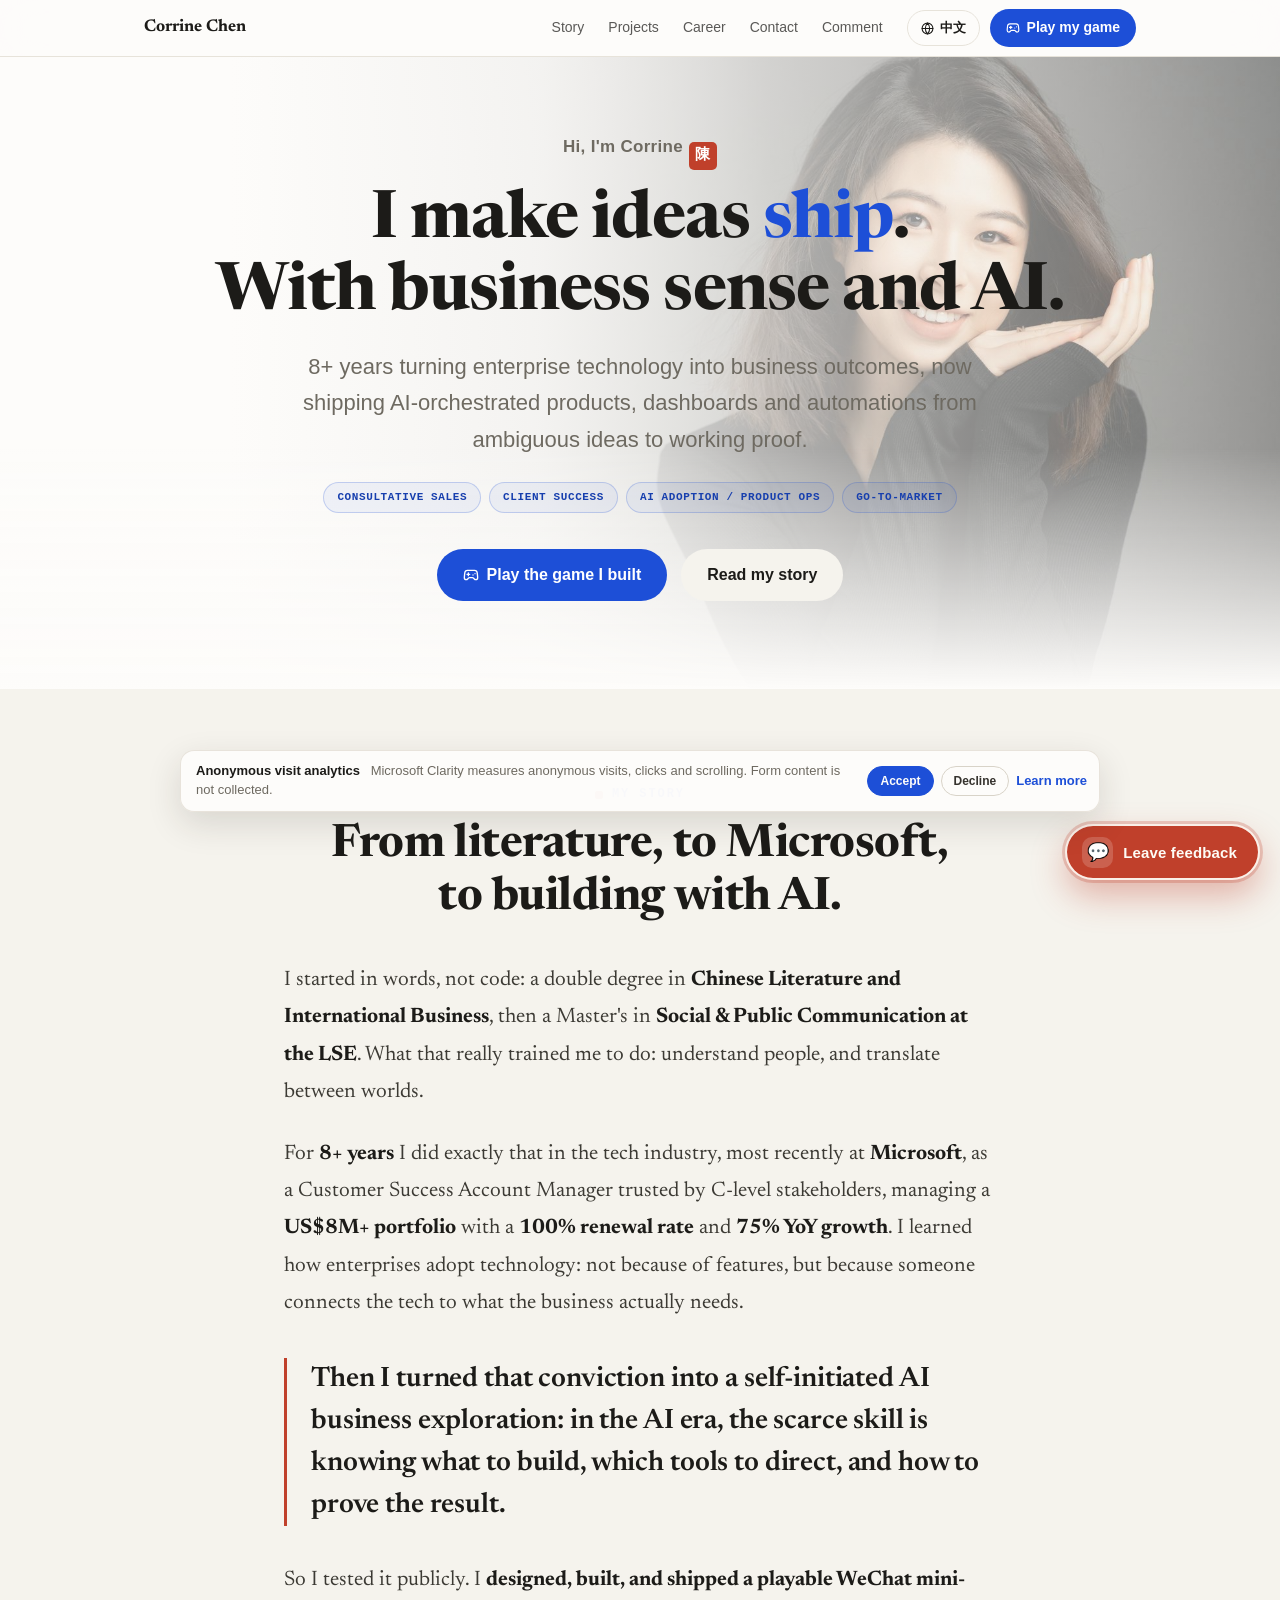
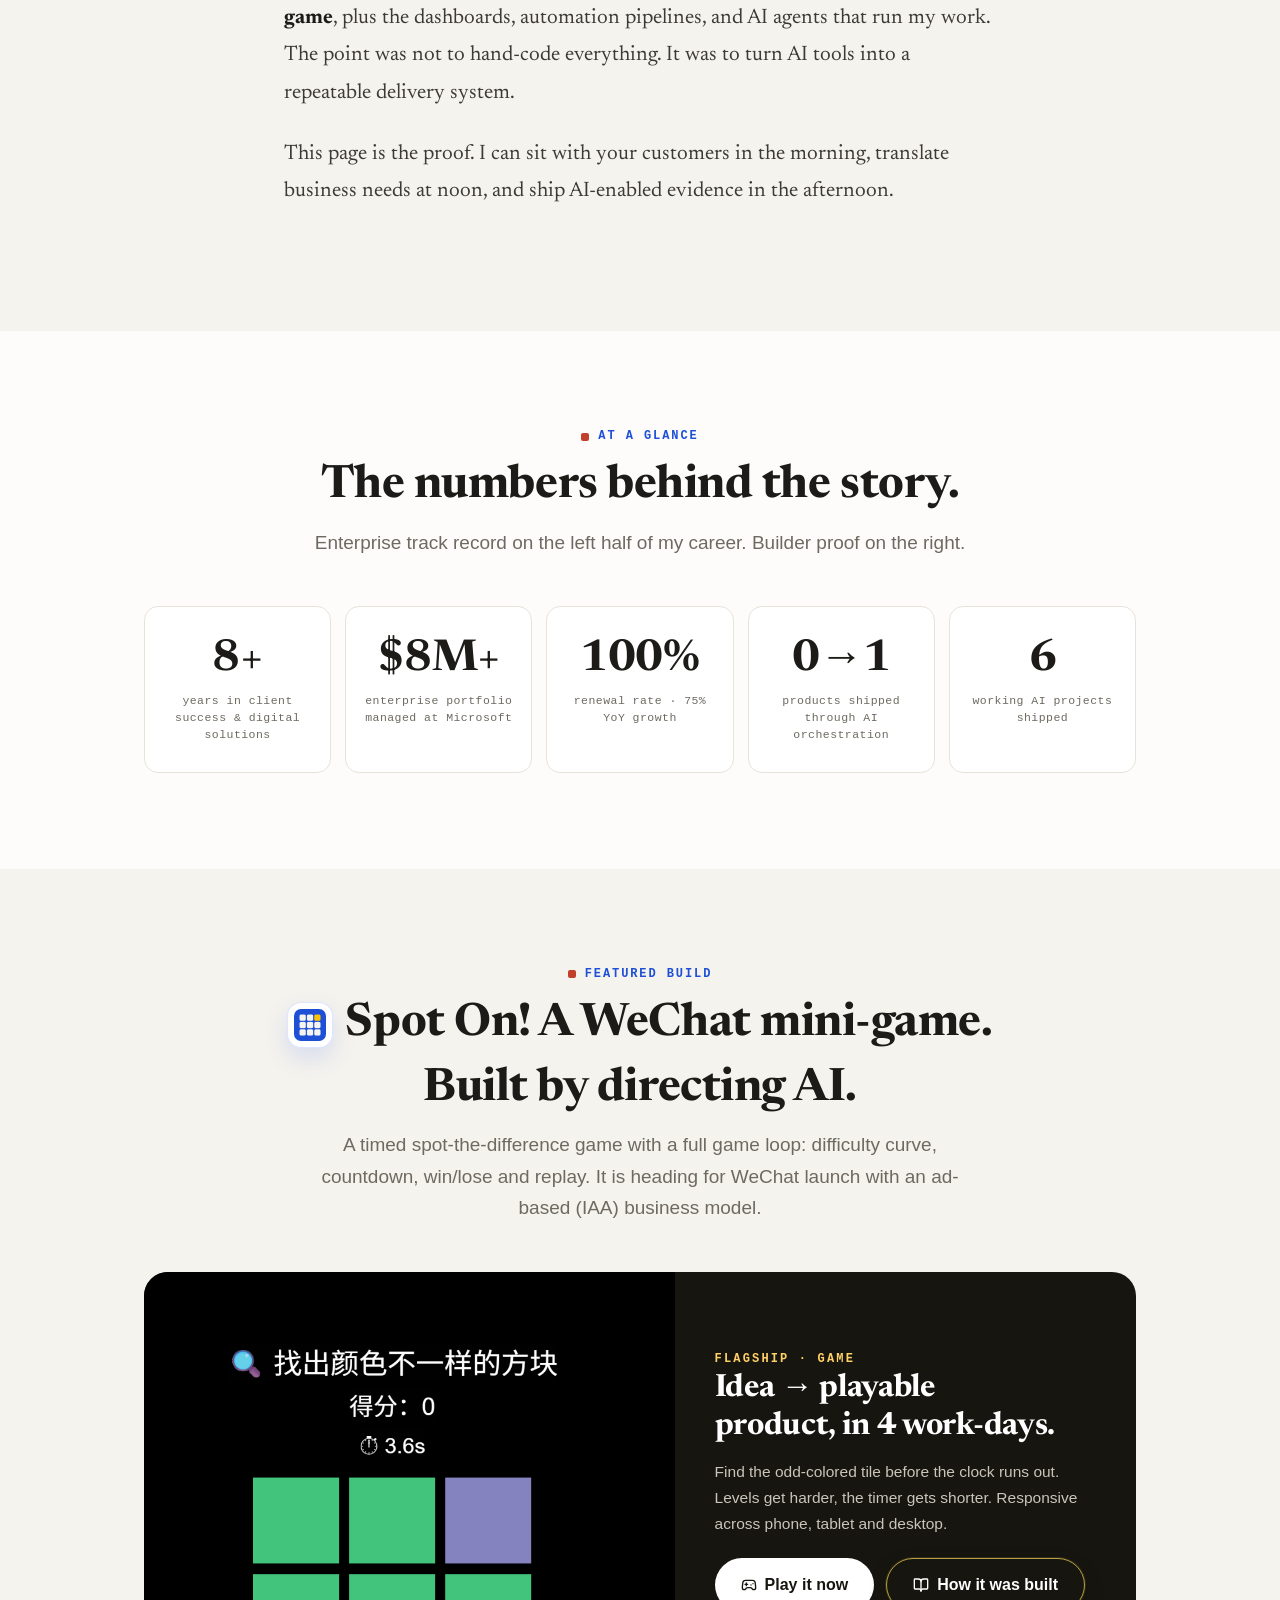
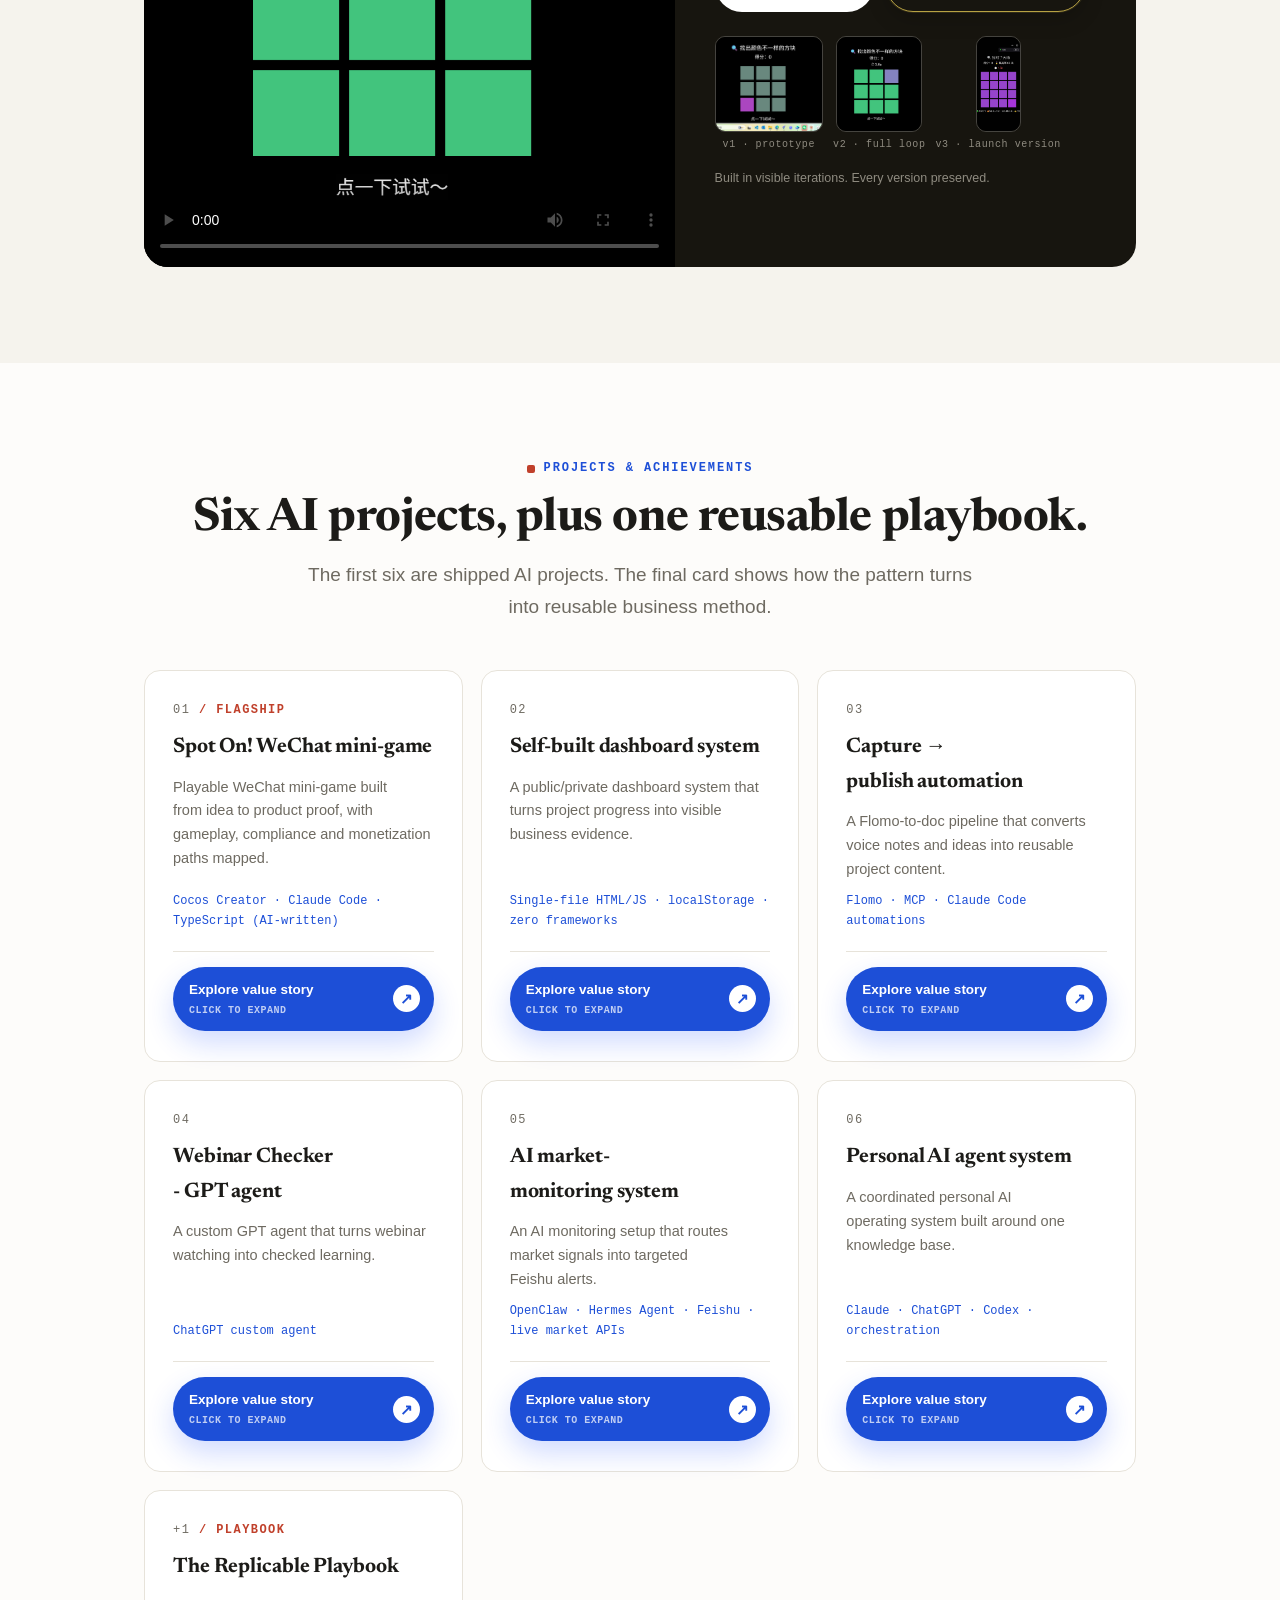
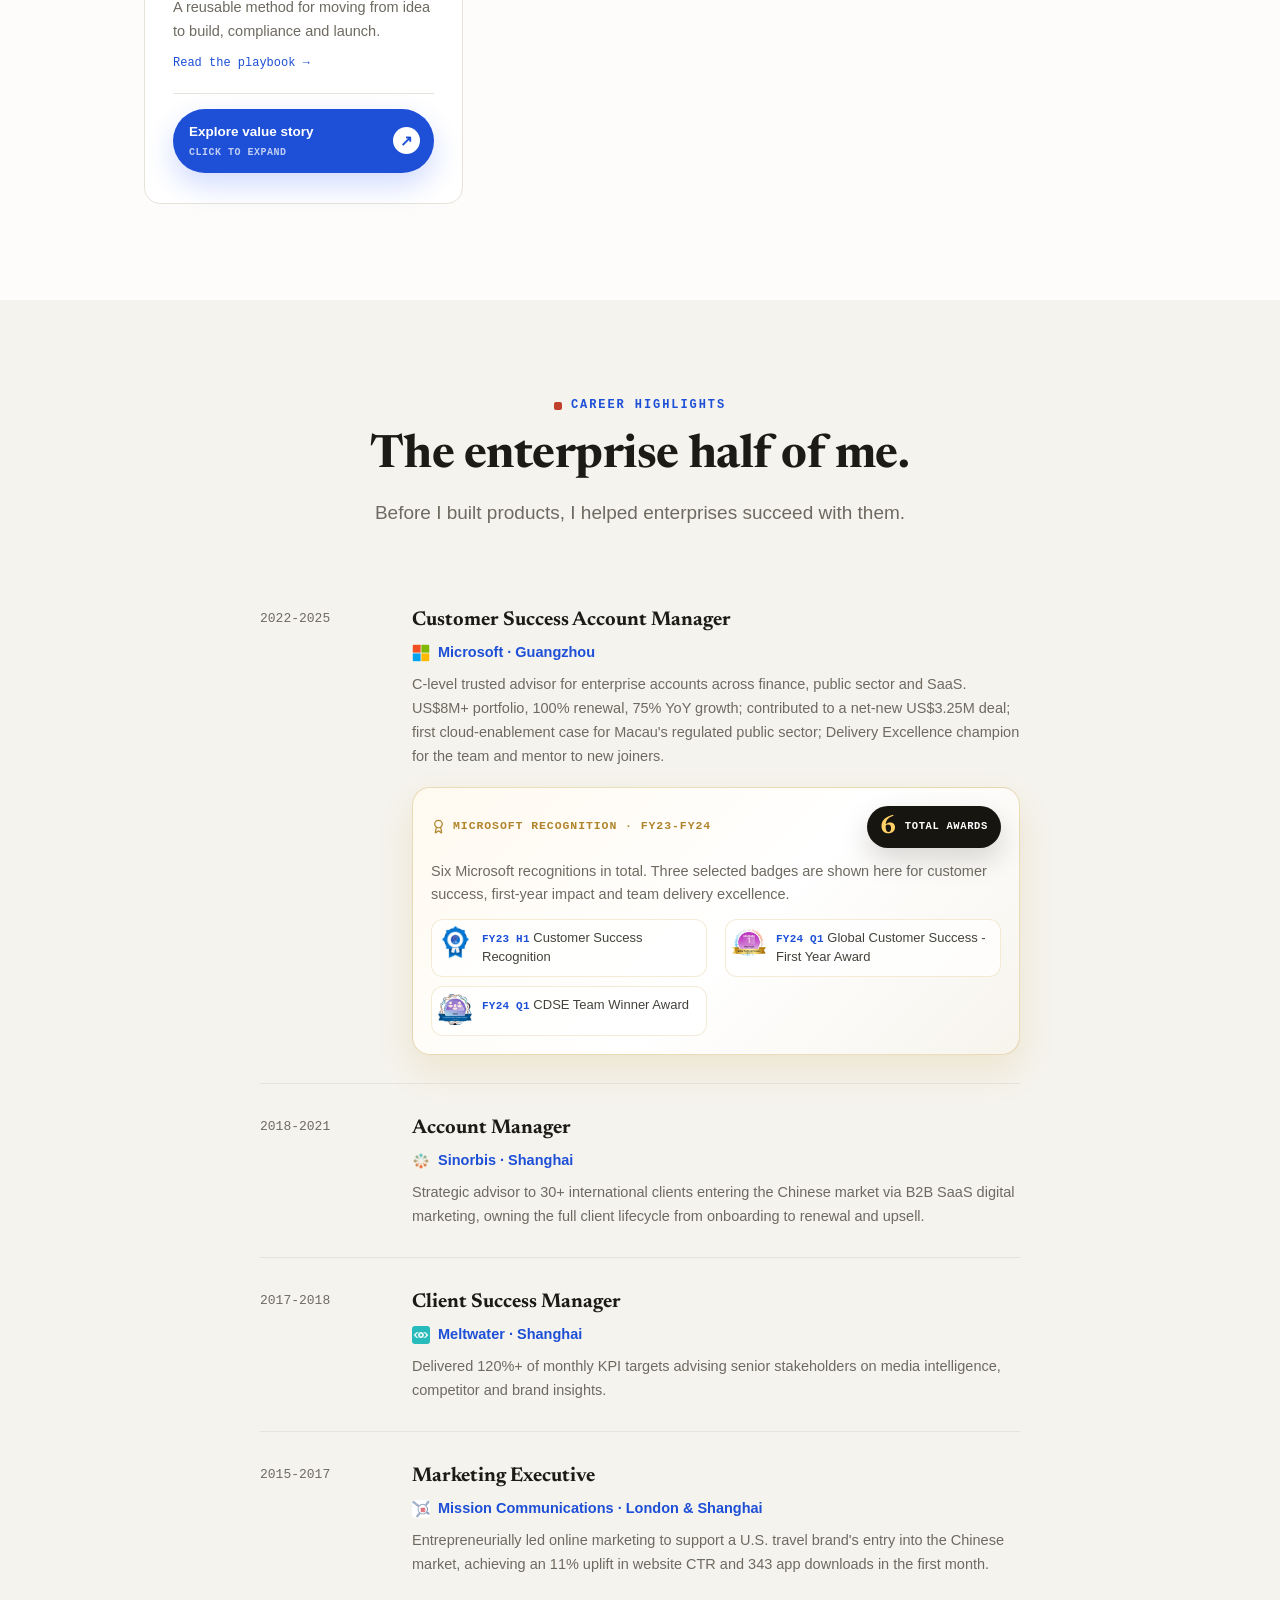
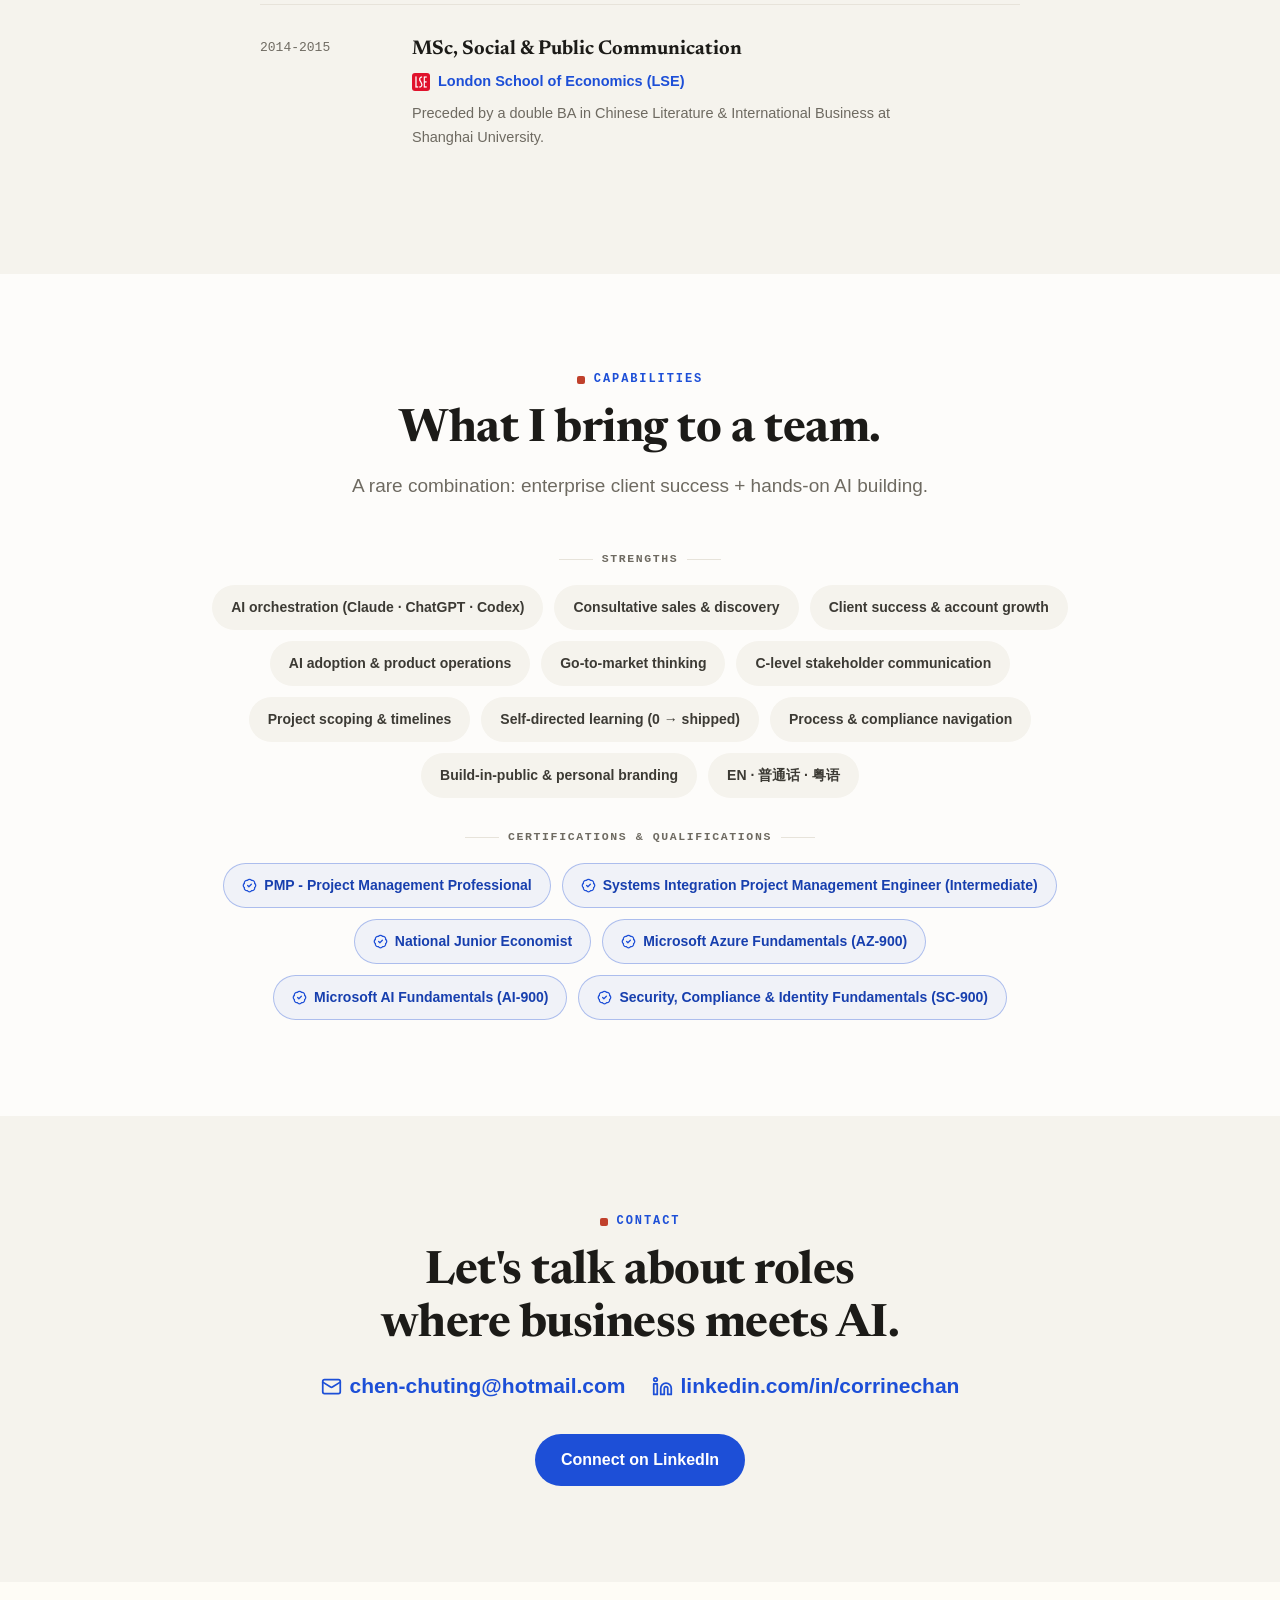
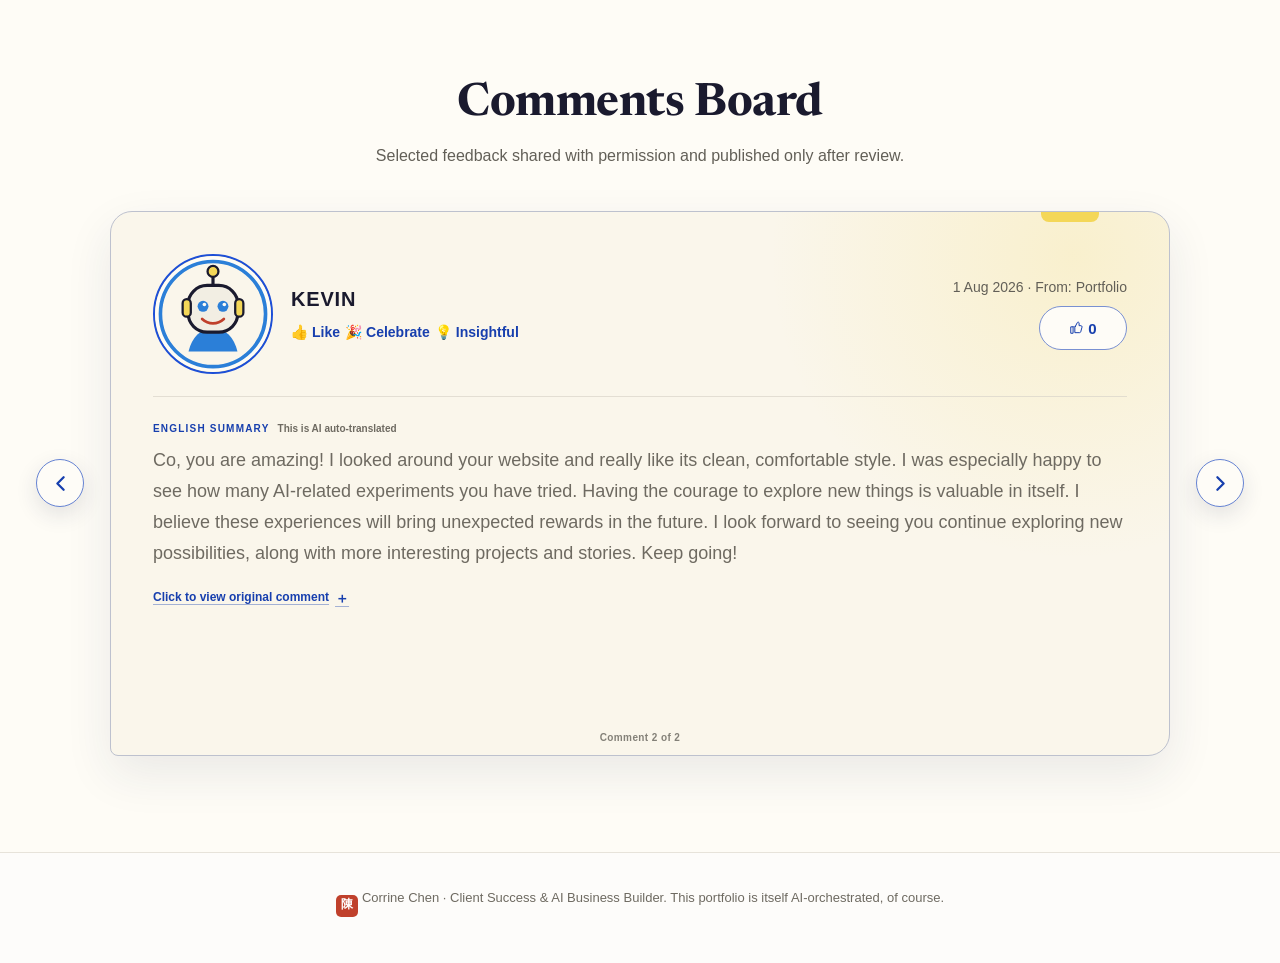
==== index.html @ 7ad46530 "feat: add Kevin comment carousel" ====
<!DOCTYPE html>
<!--
  ⚠️ BILINGUAL PAIR - English version.
  Keep content in sync with its Chinese twin: index.zh.html
  Any structural/content change here must be mirrored there (and vice-versa).

  Design system (huashu-design pass, 2026-07):
  · Motif: Technology × Humanity - serif display (the storyteller) × mono labels (the builder)
  · Color: warm paper + ink + cobalt (tech) + one sparse vermilion (human seal)
  · No gradients, no emoji-as-icons (inline Lucide SVG instead), modular type scale
-->
<html lang="en">
<head>
<meta charset="UTF-8">
<meta name="viewport" content="width=device-width, initial-scale=1.0">
<script type="text/javascript">
    (function(c,l,a,r,i,t,y){
        c[a]=c[a]||function(){(c[a].q=c[a].q||[]).push(arguments)};
        t=l.createElement(r);t.async=1;t.src="https://www.clarity.ms/tag/"+i;
        y=l.getElementsByTagName(r)[0];y.parentNode.insertBefore(t,y);
    })(window, document, "clarity", "script", "xsginfmfo5");
</script>
<link rel="icon" type="image/png" sizes="16x16" href="assets/favicon/co-red-star-favicon-16.png">
<link rel="icon" type="image/png" sizes="32x32" href="assets/favicon/co-red-star-favicon-32.png">
<link rel="apple-touch-icon" sizes="180x180" href="assets/favicon/co-red-star-favicon-180.png">
<link rel="shortcut icon" href="assets/favicon/favicon.ico">
<meta name="description" content="Corrine is an AI business explorer with a background in client success and consultative sales. With 8+ years of enterprise client success experience, she now uses AI orchestration to deliver products, automation systems, and custom AI tools.">
<link rel="canonical" href="https://cojeh.github.io/">
<link rel="alternate" hreflang="zh" href="index.zh.html">
<link rel="alternate" hreflang="en" href="index.html">
<meta property="og:title" content="Corrine Chen · Client Success &amp; AI Business Builder">
<meta property="og:description" content="Corrine is an AI business explorer with a background in client success and consultative sales. With 8+ years of enterprise client success experience, she now uses AI orchestration to deliver products, automation systems, and custom AI tools.">
<meta property="og:type" content="website">
<meta property="og:url" content="https://cojeh.github.io/">
<meta property="og:image" content="https://cojeh.github.io/assets/social/corrine-portfolio-share.png">
<meta property="og:image:secure_url" content="https://cojeh.github.io/assets/social/corrine-portfolio-share.png">
<meta property="og:image:type" content="image/png">
<meta property="og:image:width" content="512">
<meta property="og:image:height" content="512">
<meta property="og:image:alt" content="Corrine Chen Co personal brand mark">
<meta property="og:site_name" content="Corrine Chen Portfolio">
<meta property="og:locale" content="en_US">
<meta property="og:locale:alternate" content="zh_CN">
<meta name="twitter:card" content="summary">
<meta name="twitter:title" content="Corrine Chen · Client Success &amp; AI Business Builder">
<meta name="twitter:description" content="Corrine is an AI business explorer with a background in client success and consultative sales. With 8+ years of enterprise client success experience, she now uses AI orchestration to deliver products, automation systems, and custom AI tools.">
<meta name="twitter:image" content="https://cojeh.github.io/assets/social/corrine-portfolio-share.png">
<meta name="twitter:image:alt" content="Corrine Chen Co personal brand mark">
<link rel="preconnect" href="https://fonts.googleapis.com">
<link rel="preconnect" href="https://fonts.gstatic.com" crossorigin>
<link href="https://fonts.googleapis.com/css2?family=Newsreader:opsz,wght@6..72,400..800&display=swap" rel="stylesheet">
<link rel="stylesheet" href="feedback-widget.css?v=20260801-comments-carousel">
<script src="approved-comments-data.js?v=20260801-kevin" defer></script>
<script src="feedback-widget.js?v=20260801-comments-carousel" defer></script>
<title>Corrine Chen · Client Success & AI Business Builder</title>
<style>
  :root{
    --ink:#1c1b18; --muted:#6e6a61; --bg:#fdfcfa; --alt:#f5f3ed;
    --line:#e7e3da; --blue:#1d4fd7; --blue-deep:#173fae; --verm:#c0402b; --gold:#b0842b;
    --radius:16px;
    --serif:"Newsreader","Noto Serif SC",Georgia,"Songti SC","SimSun",serif;
    --mono:ui-monospace,"SF Mono","Cascadia Code",Consolas,"JetBrains Mono",monospace;
    --sans:-apple-system,BlinkMacSystemFont,"SF Pro Text","Helvetica Neue","Segoe UI","PingFang SC","Microsoft YaHei",sans-serif;
  }
  *{box-sizing:border-box;margin:0;padding:0}
  html{scroll-behavior:smooth}
  body{font-family:var(--sans);background:var(--bg);color:var(--ink);line-height:1.65;-webkit-font-smoothing:antialiased}
  a{color:var(--blue);text-decoration:none}
  a:hover{text-decoration:underline}
  h1,h2,h3{text-wrap:balance}
  p{text-wrap:pretty}
  .wrap{max-width:1040px;margin:0 auto;padding:0 24px}
  .narrow{max-width:760px;margin:0 auto;padding:0 24px}
  .ic{width:1em;height:1em;vertical-align:-0.12em;fill:none;stroke:currentColor;stroke-width:2;stroke-linecap:round;stroke-linejoin:round}

  /* seal - the human signature */
  .seal{display:inline-flex;align-items:center;justify-content:center;width:28px;height:28px;background:var(--verm);color:#fff;font-family:var(--serif);font-weight:700;font-size:15px;border-radius:5px;vertical-align:-7px;margin-left:6px;user-select:none}

  /* nav - frosted glass */
  nav{position:sticky;top:0;z-index:50;background:rgba(253,252,250,.78);backdrop-filter:saturate(180%) blur(20px);-webkit-backdrop-filter:saturate(180%) blur(20px);border-bottom:1px solid var(--line)}
  nav .bar{max-width:1040px;margin:0 auto;padding:0 24px;height:56px;display:flex;align-items:center;justify-content:space-between;gap:18px}
  nav .logo{font-family:var(--serif);font-weight:700;font-size:17px;color:var(--ink);white-space:nowrap}
  nav .logo:hover{text-decoration:none}
  nav .links{display:flex;align-items:center;gap:24px;font-size:14px}
  nav .sec{color:var(--ink);opacity:.72;white-space:nowrap}
  nav .sec:hover{opacity:1;text-decoration:none}
  nav .actions{display:flex;align-items:center;gap:10px}
  nav .lang{display:inline-flex;align-items:center;gap:6px;border:1px solid var(--line);border-radius:99px;padding:6px 13px;font-size:13px;font-weight:600;color:var(--ink);white-space:nowrap}
  nav .lang-short{display:none}
  nav .lang:hover{background:var(--alt);text-decoration:none}
  nav .cta{display:inline-flex;align-items:center;gap:7px;background:var(--blue);color:#fff;border-radius:99px;padding:7px 16px;font-weight:600;white-space:nowrap}
  nav .cta:hover{background:var(--blue-deep);text-decoration:none}
  nav .section-bar{display:none}
  @media(max-width:760px){
    nav .primary-bar{transition:opacity .18s ease,transform .18s ease}
    nav .sec{display:none}
    nav .lang-full{display:none}
    nav .lang-short{display:inline}
    nav .section-bar{position:absolute;inset:0;display:flex;align-items:center;height:56px;visibility:hidden;opacity:0;transform:translateY(6px);pointer-events:none;transition:opacity .18s ease,transform .18s ease,visibility 0s linear .18s}
    nav .section-track{display:flex;align-items:center;justify-content:space-between;width:100%;max-width:560px;height:100%;margin:0 auto;padding:0 10px;overflow-x:auto;overscroll-behavior-x:contain;scrollbar-width:none}
    nav .section-track::-webkit-scrollbar{display:none}
    nav .section-link{position:relative;display:inline-flex;min-width:44px;height:42px;flex:0 0 auto;align-items:center;justify-content:center;padding:0 5px;color:var(--muted);font-size:12.5px;font-weight:700;line-height:1;white-space:nowrap}
    nav .section-link:hover{text-decoration:none}
    nav .section-link::after{position:absolute;right:8px;bottom:2px;left:8px;height:2px;border-radius:99px;background:var(--blue);content:"";opacity:0;transform:scaleX(.45);transition:opacity .18s ease,transform .18s ease}
    nav .section-link[aria-current="location"]{color:var(--blue)}
    nav .section-link[aria-current="location"]::after{opacity:1;transform:scaleX(1)}
    nav.section-mode .primary-bar{visibility:hidden;opacity:0;transform:translateY(-6px);pointer-events:none}
    nav.section-mode .section-bar{visibility:visible;opacity:1;transform:none;pointer-events:auto;transition-delay:0s}
    section[id]{scroll-margin-top:64px}
  }
  @media(max-width:420px){
    nav .bar{padding:0 12px;gap:8px}
    nav .actions{gap:6px}
    nav .lang{width:34px;height:34px;justify-content:center;padding:0}
    nav .lang .ic{display:none}
    nav .cta{padding-inline:10px}
  }

  /* hero - subtle portrait behind, veiled in paper white */
  .hero{position:relative;text-align:center;padding:76px 0 88px;overflow:hidden}
  .hero::before{content:"";position:absolute;inset:0 -9% 0 18%;background:url("assets/corrine-photo.jpg") center 30%/cover no-repeat;-webkit-mask-image:linear-gradient(90deg,transparent 0,#000 46%);mask-image:linear-gradient(90deg,transparent 0,#000 46%)}
  .hero::after{content:"";position:absolute;inset:0;background:linear-gradient(180deg,rgba(253,252,250,0) 62%,var(--bg) 100%),linear-gradient(90deg,rgba(253,252,250,.92) 0%,rgba(253,252,250,.88) 42%,rgba(253,252,250,.62) 68%,rgba(253,252,250,.34) 100%)}
  @media(max-width:760px){
    .hero::before{inset:0;-webkit-mask-image:none;mask-image:none;background-position:75% 30%}
    .hero::after{background:linear-gradient(180deg,rgba(253,252,250,.88) 0%,rgba(253,252,250,.80) 45%,var(--bg) 100%)}
  }
  .hero .wrap{position:relative;z-index:1}
  .portrait{width:136px;height:136px;border-radius:50%;object-fit:cover;object-position:center 22%;display:block;margin:0 auto 28px;border:4px solid #fff;box-shadow:0 10px 34px rgba(28,27,24,.16);outline:1px solid var(--line)}
  .hero .hello{font-size:17px;color:var(--muted);font-weight:600;letter-spacing:.3px}
  .hero h1{font-family:var(--serif);font-size:clamp(40px,6.2vw,66px);font-weight:700;letter-spacing:-.015em;line-height:1.08;margin:16px 0 20px}
  .hero h1 .acc{color:var(--blue)}
  .hero .sub{font-size:clamp(18px,2.4vw,22px);color:var(--muted);max-width:700px;margin:0 auto;font-weight:500}
  .role-fit{display:flex;justify-content:center;gap:8px;flex-wrap:wrap;max-width:760px;margin:24px auto 0}
  .role-fit span{border:1px solid rgba(29,79,215,.22);background:rgba(29,79,215,.055);color:var(--blue-deep);border-radius:99px;padding:8px 13px;font-family:var(--mono);font-size:11px;font-weight:700;letter-spacing:.055em;text-transform:uppercase;line-height:1.2}
  .cta-row{display:flex;gap:14px;justify-content:center;flex-wrap:wrap;margin-top:36px}
  .btn{display:inline-flex;align-items:center;gap:8px;font-weight:600;font-size:16px;padding:13px 26px;border-radius:99px;transition:.2s}
  .btn.solid{background:var(--blue);color:#fff}
  .btn.solid:hover{transform:scale(1.04);text-decoration:none;background:var(--blue-deep)}
  .btn.soft{background:var(--alt);color:var(--ink)}
  .btn.soft:hover{transform:scale(1.04);text-decoration:none}

  /* sections */
  section{padding:96px 0}
  section.alt{background:var(--alt)}
  .kicker{display:flex;align-items:center;justify-content:center;gap:9px;font-family:var(--mono);font-size:12px;font-weight:600;letter-spacing:.16em;text-transform:uppercase;color:var(--blue);margin-bottom:14px}
  .kicker::before{content:"";width:8px;height:8px;background:var(--verm);border-radius:2px;flex:0 0 auto}
  h2{text-align:center;font-family:var(--serif);font-size:clamp(30px,4.6vw,46px);font-weight:700;letter-spacing:-.01em;line-height:1.14;margin-bottom:14px}
  .lede{text-align:center;font-size:clamp(16px,2vw,19px);color:var(--muted);max-width:680px;margin:0 auto 48px}

  /* story - set in serif: the human voice */
  .story{font-family:var(--serif);font-size:clamp(18px,2.2vw,21px);line-height:1.78;color:#3c3a34}
  .story p{margin-bottom:24px}
  .story b{color:var(--ink);font-weight:700}
  .story .pull{font-size:clamp(22px,2.9vw,28px);font-weight:600;color:var(--ink);letter-spacing:-.005em;line-height:1.5;border-left:3px solid var(--verm);padding-left:24px;margin:36px 0}

  /* stats - sharp bordered cards, serif numerals, mono labels */
  .stats{display:grid;grid-template-columns:repeat(auto-fit,minmax(150px,1fr));gap:14px}
  .stat{background:#fff;border:1px solid var(--line);border-radius:14px;padding:28px 16px;text-align:center}
  .stat b{display:block;font-family:var(--serif);font-variant-numeric:tabular-nums;font-size:clamp(32px,4vw,44px);font-weight:700;letter-spacing:-.01em;color:var(--ink);line-height:1.15;margin-bottom:6px}
  .stat span{font-family:var(--mono);font-size:11.5px;letter-spacing:.04em;color:var(--muted);font-weight:500;display:block;line-height:1.5}

  /* featured */
  .feature{background:#17150f;border-radius:24px;overflow:hidden;color:#fff;display:grid;grid-template-columns:1.15fr 1fr}
  .feature .media{position:relative}
  .feature video{width:100%;height:100%;object-fit:cover;display:block;background:#17150f}
  .feature .info{padding:44px 40px;display:flex;flex-direction:column;justify-content:center;gap:14px}
  .feature-brand{display:flex;align-items:center;gap:14px}
  .featured-title .title-line{display:inline-flex;align-items:center;justify-content:center;gap:12px}
  .title-logo{width:46px;height:46px;border-radius:14px;background:#fff;object-fit:contain;padding:6px;border:1px solid rgba(26,77,255,.14);box-shadow:0 10px 24px rgba(26,77,255,.14)}
  .feature .flag{font-family:var(--mono);font-size:12px;font-weight:700;letter-spacing:.18em;color:#ffd166;text-transform:uppercase}
  .feature h3{font-family:var(--serif);font-size:clamp(24px,3vw,32px);font-weight:700;letter-spacing:-.01em;line-height:1.18}
  .feature p{font-size:15.5px;color:#c9c5ba}
  .feature .btns{display:flex;gap:12px;flex-wrap:wrap;margin-top:8px}
  .feature .btn.solid{background:#fff;color:#17150f}
  .feature .btn.solid:hover{background:#f0ede4}
  .feature .btn.line{position:relative;isolation:isolate;z-index:0;overflow:visible;border:1.5px solid rgba(244,215,88,.72);color:#fff;box-shadow:0 0 0 1px rgba(244,215,88,.12),0 8px 20px rgba(0,0,0,.18);transition:transform .2s ease,background .2s ease,border-color .2s ease,box-shadow .2s ease}
  .feature .btn.line::before,.feature .btn.line::after{content:"";position:absolute;inset:-8px;border:1.5px solid rgba(244,215,88,.72);border-radius:inherit;pointer-events:none;opacity:0;transform:scale(.9);z-index:-1}
  .feature .btn.line::after{inset:-15px;border-color:rgba(244,215,88,.38)}
  .feature .btn.line:hover,.feature .btn.line:focus-visible{background:rgba(255,255,255,.12);border-color:#F4D758;box-shadow:0 0 0 1px rgba(244,215,88,.24),0 10px 28px rgba(244,215,88,.2);text-decoration:none;transform:translateY(-1px) scale(1.03)}
  .feature .btn.line:hover::before,.feature .btn.line:focus-visible::before{animation:attention-wave 1.8s ease-out 1}
  .feature .btn.line:hover::after,.feature .btn.line:focus-visible::after{animation:attention-wave 1.8s ease-out .42s 1}
  @keyframes attention-wave{0%{opacity:0;transform:scale(.9)}18%{opacity:.78}100%{opacity:0;transform:scale(1.28)}}
  @media(prefers-reduced-motion:reduce){.feature .btn.line{transition:none}.feature .btn.line:hover,.feature .btn.line:focus-visible{transform:none}.feature .btn.line:hover::before,.feature .btn.line:hover::after,.feature .btn.line:focus-visible::before,.feature .btn.line:focus-visible::after{animation:none;opacity:.35}}
  .feature .mini{display:flex;gap:10px;margin-top:10px}
  .feature .mini a{display:flex;flex-direction:column;gap:5px}
  .feature .mini a:hover{text-decoration:none}
  .feature .mini img{height:96px;width:auto;border-radius:10px;border:1px solid rgba(255,255,255,.2);display:block;margin:0 auto;transition:.2s}
  .feature .mini a:hover img{border-color:rgba(255,255,255,.6);transform:translateY(-2px)}
  .feature .mini span{font-family:var(--mono);font-size:10px;letter-spacing:.06em;color:#8f8b80;text-align:center}
  .feature .note{font-size:12.5px;color:#8f8b80}
  @media(max-width:820px){.feature{grid-template-columns:1fr}}
  @media(max-width:520px){.featured-title .title-line{gap:9px}.title-logo{width:36px;height:36px;border-radius:11px;padding:5px}}

  /* project grid - mono index numbers, no icon slop */
  .grid{display:grid;grid-template-columns:repeat(auto-fit,minmax(300px,1fr));gap:18px}
  .cardp{background:#fff;border:1px solid var(--line);border-radius:var(--radius);padding:30px 28px;transition:.25s;display:flex;flex-direction:column;gap:10px}
  .cardp:hover{transform:translateY(-3px);border-color:#c9c2b2;box-shadow:0 12px 28px rgba(28,27,24,.08)}
  .cardp .num{font-family:var(--mono);font-size:12px;letter-spacing:.12em;color:var(--muted)}
  .cardp .num .tag{color:var(--verm);font-weight:700}
  .cardp h3{font-family:var(--serif);font-size:21px;font-weight:700;letter-spacing:-.005em}
  .cardp p{font-size:14.5px;color:var(--muted);flex:1}
  .cardp .meta{font-family:var(--mono);font-size:12px;color:var(--blue);font-weight:500}
  .cardp details{margin-top:9px;border-top:1px solid var(--line);padding-top:15px}
  .cardp summary{display:flex;align-items:center;justify-content:space-between;gap:14px;cursor:pointer;list-style:none;border-radius:999px;background:var(--blue);color:#fff;padding:12px 14px 12px 16px;box-shadow:0 12px 28px rgba(26,77,255,.2);font-family:var(--sans);font-size:13.5px;font-weight:800;letter-spacing:0;text-transform:none;transition:.2s}
  .cardp summary:hover{transform:translateY(-1px);box-shadow:0 16px 34px rgba(26,77,255,.26)}
  .cardp summary:active{transform:translateY(0)}
  .cardp summary::-webkit-details-marker{display:none}
  .cardp summary .cta-copy{display:flex;flex-direction:column;gap:2px}
  .cardp summary small{font-family:var(--mono);font-size:10px;font-weight:600;letter-spacing:.05em;text-transform:uppercase;color:rgba(255,255,255,.72)}
  .cardp summary::after{content:"↗";display:grid;place-items:center;width:27px;height:27px;border-radius:999px;background:#fff;color:var(--blue);font-size:15px;line-height:1;flex:0 0 auto}
  .cardp details[open] summary{border-radius:14px;background:#f2f5ff;color:var(--blue);box-shadow:inset 0 0 0 1px rgba(26,77,255,.15)}
  .cardp details[open] summary small{color:#6f7482}
  .cardp details[open] summary::after{content:"−";background:var(--blue);color:#fff}
  .proof-flow{display:grid;gap:9px;margin-top:12px;padding:14px;border-left:3px solid var(--blue);border-radius:12px;background:#f7f8ff}
  .proof-flow div{font-size:13px;line-height:1.5;color:#43413a}
  .proof-flow b{display:block;font-family:var(--mono);font-size:10.5px;font-weight:700;letter-spacing:.1em;text-transform:uppercase;color:var(--verm);margin-bottom:2px}

  /* career - LinkedIn-grade timeline with real logos */
  .timeline{max-width:760px;margin:0 auto;display:flex;flex-direction:column}
  .trow{display:grid;grid-template-columns:130px 1fr;gap:22px;padding:28px 0;border-bottom:1px solid var(--line)}
  .trow:last-child{border-bottom:none}
  .trow .when{font-family:var(--mono);font-size:13px;color:var(--muted);font-weight:500;padding-top:4px}
  .trow h3{font-family:var(--serif);font-size:20px;font-weight:700}
  .trow .org{display:flex;align-items:center;gap:8px;color:var(--blue);font-weight:600;font-size:14.5px;margin:4px 0 8px}
  .trow .org img{height:18px;width:auto;border-radius:3px;flex:0 0 auto}
  .trow p{font-size:14.5px;color:var(--muted)}
  @media(max-width:600px){.trow{grid-template-columns:1fr;gap:4px}}
  /* awards under an experience - gold medal badges */
  .awards{margin-top:18px;padding:18px;border:1px solid rgba(184,134,11,.28);border-radius:18px;background:linear-gradient(135deg,#fffaf0 0%,#fff 54%,#f7f4ed 100%);box-shadow:0 16px 36px rgba(184,134,11,.12)}
  .awards-top{display:flex;align-items:center;justify-content:space-between;gap:14px;flex-wrap:wrap;margin-bottom:12px}
  .awards-h{display:flex;align-items:center;gap:7px;font-family:var(--mono);font-size:11.5px;font-weight:700;letter-spacing:.08em;text-transform:uppercase;color:var(--gold)}
  .awards-h .ic{width:15px;height:15px}
  .award-total{display:flex;align-items:center;gap:9px;background:#17150f;color:#fff;border-radius:999px;padding:8px 13px;box-shadow:0 12px 28px rgba(23,21,15,.16)}
  .award-total b{font-family:var(--serif);font-size:26px;line-height:1;color:#ffd166}
  .award-total span{font-family:var(--mono);font-size:10.5px;font-weight:700;letter-spacing:.06em;text-transform:uppercase}
  .award-note{font-size:13px;color:#5c574c;margin-bottom:12px}
  .award-list{list-style:none;display:grid;grid-template-columns:repeat(auto-fill,minmax(250px,1fr));gap:9px 18px}
  .award-list li{display:flex;align-items:flex-start;gap:10px;font-size:13px;color:#43413a;line-height:1.45;background:rgba(255,255,255,.72);border:1px solid rgba(184,134,11,.16);border-radius:12px;padding:9px 10px}
  .award-list .ic{width:16px;height:16px;flex:0 0 auto;margin-top:1px;color:var(--gold);stroke-width:1.8}
  .award-list .medallion{width:34px;height:34px;object-fit:contain;flex:0 0 auto;margin:-4px 0 0 -4px}
  .award-list b{font-family:var(--mono);font-weight:700;color:var(--blue);font-size:11px;letter-spacing:.02em}
  .award-list em{color:var(--muted);font-style:normal}

  /* skills - two groups: strengths vs credentials */
  .skillgroup{max-width:860px;margin:0 auto}
  .skillgroup + .skillgroup{margin-top:30px}
  .sg-label{display:flex;align-items:center;justify-content:center;gap:9px;font-family:var(--mono);font-size:11.5px;font-weight:600;letter-spacing:.14em;text-transform:uppercase;color:var(--muted);margin-bottom:16px}
  .sg-label::before,.sg-label::after{content:"";height:1px;width:34px;background:var(--line)}
  .chips{display:flex;gap:11px;flex-wrap:wrap;justify-content:center}
  .chip{background:#fff;border:1px solid var(--line);border-radius:99px;padding:10px 18px;font-size:14px;font-weight:600;color:#3c3a34}
  section:not(.alt) .chip{background:var(--alt);border-color:transparent}
  .chip.cert{display:inline-flex;align-items:center;gap:7px;background:rgba(29,79,215,.055);border:1px solid rgba(29,79,215,.32);color:var(--blue-deep)}
  section:not(.alt) .chip.cert{background:rgba(29,79,215,.055);border-color:rgba(29,79,215,.32)}
  .chip.cert .ic{width:15px;height:15px;color:var(--blue);flex:0 0 auto}

  /* contact */
  .contact{text-align:center}
  .contact h2{margin-bottom:10px}
  .contact .big{font-size:clamp(17px,2.4vw,21px);font-weight:600;margin:18px 0 30px;display:flex;gap:26px;justify-content:center;flex-wrap:wrap;align-items:center}
  .contact .big a{display:inline-flex;align-items:center;gap:8px}
  footer{padding:34px 0 46px;text-align:center;color:var(--muted);font-size:13px;border-top:1px solid var(--line)}
  footer .seal{width:22px;height:22px;font-size:12px;vertical-align:-6px;margin:0 4px 0 0}

  /* reveal on scroll */
  .reveal{opacity:0;transform:translateY(26px);transition:opacity .7s ease,transform .7s ease}
  .reveal.on{opacity:1;transform:none}
  @media (prefers-reduced-motion: reduce){html{scroll-behavior:auto}.reveal,nav .primary-bar,nav .section-bar,nav .section-link::after{opacity:1;transform:none;transition:none}}
</style>
</head>
<body>

<nav class="site-nav">
  <div class="bar primary-bar">
    <a class="logo" href="index.html">Corrine Chen</a>
    <div class="links">
      <a class="sec" href="#story">Story</a>
      <a class="sec" href="#work">Projects</a>
      <a class="sec" href="#career">Career</a>
      <a class="sec" href="#contact">Contact</a>
      <a class="sec" href="#comment">Comment</a>
      <span class="actions">
        <a class="lang" href="index.zh.html" title="切换到中文" aria-label="切换到中文"><svg class="ic" viewBox="0 0 24 24" aria-hidden="true"><circle cx="12" cy="12" r="10"/><path d="M12 2a14.5 14.5 0 0 0 0 20 14.5 14.5 0 0 0 0-20"/><path d="M2 12h20"/></svg><span class="lang-full">中文</span><span class="lang-short" aria-hidden="true">中</span></a>
        <a class="cta" href="play/index.html" target="_blank" rel="noopener"><svg class="ic" viewBox="0 0 24 24"><line x1="6" x2="10" y1="11" y2="11"/><line x1="8" x2="8" y1="9" y2="13"/><line x1="15" x2="15.01" y1="12" y2="12"/><line x1="18" x2="18.01" y1="10" y2="10"/><path d="M17.32 5H6.68a4 4 0 0 0-3.978 3.59c-.006.052-.01.101-.017.152C2.604 9.416 2 14.456 2 16a3 3 0 0 0 3 3c1 0 1.5-.5 2-1l1.414-1.414A2 2 0 0 1 9.828 16h4.344a2 2 0 0 1 1.414.586L17 18c.5.5 1 1 2 1a3 3 0 0 0 3-3c0-1.545-.604-6.584-.685-7.258-.007-.05-.011-.1-.017-.151A4 4 0 0 0 17.32 5z"/></svg>Play my game</a>
      </span>
    </div>
  </div>
  <div class="section-bar" aria-label="Page sections">
    <div class="section-track">
      <a class="section-link" href="#story" aria-current="location">Story</a>
      <a class="section-link" href="#work">Projects</a>
      <a class="section-link" href="#career">Career</a>
      <a class="section-link" href="#contact">Contact</a>
      <a class="section-link" href="#comment">Comments</a>
    </div>
  </div>
</nav>

<!-- HERO -->
<header class="hero">
  <div class="wrap">
    <img class="portrait" src="assets/corrine-headshot.jpg" alt="Corrine Chen" onerror="this.remove()">
    <div class="hello">Hi, I'm Corrine<span class="seal" title="Chen, my family name, in seal script tradition">陳</span></div>
    <h1 aria-label="I make ideas ship. With business sense and AI.">I make ideas <span class="acc">ship</span>.<br>With business sense and AI.</h1>
    <p class="sub">8+ years turning enterprise technology into business outcomes, now shipping AI-orchestrated products, dashboards and automations from ambiguous ideas to working proof.</p>
    <div class="role-fit" aria-label="Best-fit roles">
      <span>Consultative Sales</span>
      <span>Client Success</span>
      <span>AI Adoption / Product Ops</span>
      <span>Go-to-Market</span>
    </div>
    <div class="cta-row">
      <a class="btn solid" href="play/index.html" target="_blank" rel="noopener"><svg class="ic" viewBox="0 0 24 24"><line x1="6" x2="10" y1="11" y2="11"/><line x1="8" x2="8" y1="9" y2="13"/><line x1="15" x2="15.01" y1="12" y2="12"/><line x1="18" x2="18.01" y1="10" y2="10"/><path d="M17.32 5H6.68a4 4 0 0 0-3.978 3.59c-.006.052-.01.101-.017.152C2.604 9.416 2 14.456 2 16a3 3 0 0 0 3 3c1 0 1.5-.5 2-1l1.414-1.414A2 2 0 0 1 9.828 16h4.344a2 2 0 0 1 1.414.586L17 18c.5.5 1 1 2 1a3 3 0 0 0 3-3c0-1.545-.604-6.584-.685-7.258-.007-.05-.011-.1-.017-.151A4 4 0 0 0 17.32 5z"/></svg>Play the game I built</a>
      <a class="btn soft" href="#story">Read my story</a>
    </div>
  </div>
</header>

<!-- STORY - right up front -->
<section id="story" class="alt">
  <div class="narrow reveal">
    <div class="kicker">My Story</div>
    <h2>From literature, to Microsoft,<br>to building with AI.</h2>
    <div class="story" style="margin-top:38px">
      <p>I started in words, not code: a double degree in <b>Chinese Literature and International Business</b>, then a Master's in <b>Social & Public Communication at the LSE</b>. What that really trained me to do: understand people, and translate between worlds.</p>
      <p>For <b>8+ years</b> I did exactly that in the tech industry, most recently at <b>Microsoft</b>, as a Customer Success Account Manager trusted by C-level stakeholders, managing a <b>US$8M+ portfolio</b> with a <b>100% renewal rate</b> and <b>75% YoY growth</b>. I learned how enterprises adopt technology: not because of features, but because someone connects the tech to what the business actually needs.</p>
      <p class="pull">Then I turned that conviction into a self-initiated AI business exploration: in the AI era, the scarce skill is knowing what to build, which tools to direct, and how to prove the result.</p>
      <p>So I tested it publicly. I <b>designed, built, and shipped a playable WeChat mini-game</b>, plus the dashboards, automation pipelines, and AI agents that run my work. The point was not to hand-code everything. It was to turn AI tools into a repeatable delivery system.</p>
      <p>This page is the proof. I can sit with your customers in the morning, translate business needs at noon, and ship AI-enabled evidence in the afternoon.</p>
    </div>
  </div>
</section>

<!-- STATS -->
<section>
  <div class="wrap reveal">
    <div class="kicker">At a glance</div>
    <h2>The numbers behind the story.</h2>
    <p class="lede">Enterprise track record on the left half of my career. Builder proof on the right.</p>
    <div class="stats">
      <div class="stat"><b>8+</b><span>years in client success & digital solutions</span></div>
      <div class="stat"><b>$8M+</b><span>enterprise portfolio managed at Microsoft</span></div>
      <div class="stat"><b>100%</b><span>renewal rate · 75% YoY growth</span></div>
      <div class="stat"><b>0→1</b><span>products shipped through AI orchestration</span></div>
      <div class="stat"><b>6</b><span>working AI projects shipped</span></div>
    </div>
  </div>
</section>

<!-- FEATURED -->
<section class="alt" id="work">
  <div class="wrap reveal">
    <div class="kicker">Featured Build</div>
    <h2 class="featured-title" aria-label="Spot On! A WeChat mini-game. Built by directing AI."><span class="title-line"><img class="title-logo" src="assets/brand/spoton-icon-B-cobalt.png" alt="" aria-hidden="true">Spot On! A WeChat mini-game.</span><br>Built by directing AI.</h2>
    <p class="lede">A timed spot-the-difference game with a full game loop: difficulty curve, countdown, win/lose and replay. It is heading for WeChat launch with an ad-based (IAA) business model.</p>
    <div class="feature">
      <div class="media">
        <video controls poster="assets/v2-screenshot.png">
          <source src="assets/v2-demo.mp4" type="video/mp4">
        </video>
      </div>
      <div class="info">
        <div class="feature-brand">
          <div>
            <div class="flag">Flagship · Game</div>
            <h3>Idea → playable product, in 4 work-days.</h3>
          </div>
        </div>
        <p>Find the odd-colored tile before the clock runs out. Levels get harder, the timer gets shorter. Responsive across phone, tablet and desktop.</p>
        <div class="btns">
          <a class="btn solid" href="play/index.html" target="_blank" rel="noopener"><svg class="ic" viewBox="0 0 24 24"><line x1="6" x2="10" y1="11" y2="11"/><line x1="8" x2="8" y1="9" y2="13"/><line x1="15" x2="15.01" y1="12" y2="12"/><line x1="18" x2="18.01" y1="10" y2="10"/><path d="M17.32 5H6.68a4 4 0 0 0-3.978 3.59c-.006.052-.01.101-.017.152C2.604 9.416 2 14.456 2 16a3 3 0 0 0 3 3c1 0 1.5-.5 2-1l1.414-1.414A2 2 0 0 1 9.828 16h4.344a2 2 0 0 1 1.414.586L17 18c.5.5 1 1 2 1a3 3 0 0 0 3-3c0-1.545-.604-6.584-.685-7.258-.007-.05-.011-.1-.017-.151A4 4 0 0 0 17.32 5z"/></svg>Play it now</a>
          <a class="btn line" href="dashboard.en.html" target="_blank" rel="noopener"><svg class="ic" viewBox="0 0 24 24"><path d="M12 7v14"/><path d="M3 18a1 1 0 0 1-1-1V4a1 1 0 0 1 1-1h5a4 4 0 0 1 4 4 4 4 0 0 1 4-4h5a1 1 0 0 1 1 1v13a1 1 0 0 1-1 1h-6a3 3 0 0 0-3 3 3 3 0 0 0-3-3z"/></svg>How it was built</a>
        </div>
        <div class="mini">
          <a href="assets/v1-screenshot.png" target="_blank" rel="noopener" title="View v1 screenshot full-size"><img src="assets/v1-screenshot.png" alt="v1 prototype screenshot"><span>v1 · prototype</span></a>
          <a href="assets/v2-screenshot.png" target="_blank" rel="noopener" title="View v2 screenshot full-size"><img src="assets/v2-screenshot.png" alt="v2 full game loop screenshot"><span>v2 · full loop</span></a>
          <a href="assets/v3-launch-version.jpg" target="_blank" rel="noopener" title="View v3 screenshot full-size"><img src="assets/v3-launch-version.jpg" alt="v3 launch version screenshot"><span>v3 · launch version</span></a>
        </div>
        <p class="note">Built in visible iterations. Every version preserved.</p>
      </div>
    </div>
  </div>
</section>

<!-- PROJECTS -->
<section>
  <div class="wrap reveal">
    <div class="kicker">Projects & Achievements</div>
    <h2>Six AI projects, plus one reusable playbook.</h2>
    <p class="lede">The first six are shipped AI projects. The final card shows how the pattern turns into reusable business method.</p>
    <div class="grid">
      <div class="cardp">
        <div class="num">01 <span class="tag">/ FLAGSHIP</span></div>
        <h3>Spot On! WeChat mini-game</h3>
        <p>Playable WeChat mini-game built from idea to product proof, with gameplay, compliance and monetization paths mapped.</p>
        <div class="meta">Cocos Creator · Claude Code · TypeScript (AI-written)</div>
        <details>
          <summary aria-label="Explore value story. Click to expand."><span class="cta-copy"><span>Explore value story</span><small>Click to expand</small></span></summary>
          <div class="proof-flow">
            <div><b>Problem</b>Non-technical idea needed real product proof, not a slide deck.</div>
            <div><b>My role</b>Defined the game scope, researched IAA/compliance, directed AI coding/debugging and tested iterations.</div>
            <div><b>Shipped output</b>Playable H5 game, preserved v1/v2/v3 evidence and WeChat mini-game launch path.</div>
            <div><b>Value signal</b>Turns ambiguity into shipped product evidence with limited resources.</div>
          </div>
        </details>
      </div>
      <div class="cardp">
        <div class="num">02</div>
        <h3>Self-built dashboard system</h3>
        <p>A public/private dashboard system that turns project progress into visible business evidence.</p>
        <div class="meta">Single-file HTML/JS · localStorage · zero frameworks</div>
        <details>
          <summary aria-label="Explore value story. Click to expand."><span class="cta-copy"><span>Explore value story</span><small>Click to expand</small></span></summary>
          <div class="proof-flow">
            <div><b>Problem</b>Project progress was hard to explain quickly to external audiences and collaborators.</div>
            <div><b>My role</b>Designed the evidence structure and used AI to generate/update HTML dashboards.</div>
            <div><b>Shipped output</b>Clean public progress views plus an internal operating dashboard.</div>
            <div><b>Value signal</b>Builds operating visibility and stakeholder-ready proof systems.</div>
          </div>
        </details>
      </div>
      <div class="cardp">
        <div class="num">03</div>
        <h3>Capture → publish automation</h3>
        <p>A Flomo-to-doc pipeline that converts voice notes and ideas into reusable project content.</p>
        <div class="meta">Flomo · MCP · Claude Code automations</div>
        <details>
          <summary aria-label="Explore value story. Click to expand."><span class="cta-copy"><span>Explore value story</span><small>Click to expand</small></span></summary>
          <div class="proof-flow">
            <div><b>Problem</b>Ideas captured in Flomo were easy to lose before they became useful assets.</div>
            <div><b>My role</b>Mapped the capture-to-publish workflow and orchestrated MCP/AI automation.</div>
            <div><b>Shipped output</b>Notes can be fetched, sorted, mined for content and summarized back.</div>
            <div><b>Value signal</b>Converts messy workflows into repeatable business operations.</div>
          </div>
        </details>
      </div>
      <div class="cardp">
        <div class="num">04</div>
        <h3>Webinar Checker - GPT agent</h3>
        <p>A custom GPT agent that turns webinar watching into checked learning.</p>
        <div class="meta">ChatGPT custom agent</div>
        <details>
          <summary aria-label="Explore value story. Click to expand."><span class="cta-copy"><span>Explore value story</span><small>Click to expand</small></span></summary>
          <div class="proof-flow">
            <div><b>Problem</b>Passive learning does not prove retention or readiness.</div>
            <div><b>My role</b>Specified quiz behavior and built the custom GPT flow.</div>
            <div><b>Shipped output</b>Agent that quizzes webinar content and turns watching into verified learning.</div>
            <div><b>Value signal</b>Turns content consumption into measurable enablement.</div>
          </div>
        </details>
      </div>
      <div class="cardp">
        <div class="num">05</div>
        <h3>AI market-monitoring system</h3>
        <p>An AI monitoring setup that routes market signals into targeted Feishu alerts.</p>
        <div class="meta">OpenClaw · Hermes Agent · Feishu · live market APIs</div>
        <details>
          <summary aria-label="Explore value story. Click to expand."><span class="cta-copy"><span>Explore value story</span><small>Click to expand</small></span></summary>
          <div class="proof-flow">
            <div><b>Problem</b>Market signals across A-shares, U.S. equities and crypto were fragmented.</div>
            <div><b>My role</b>Orchestrated specialized agents and data routing into Feishu alerts.</div>
            <div><b>Shipped output</b>Targeted real-time alert setup using OpenClaw, Hermes Agent, Feishu and APIs.</div>
            <div><b>Value signal</b>Designs AI monitoring workflows for timely decision support.</div>
          </div>
        </details>
      </div>
      <div class="cardp">
        <div class="num">06</div>
        <h3>Personal AI agent system</h3>
        <p>A coordinated personal AI operating system built around one knowledge base.</p>
        <div class="meta">Claude · ChatGPT · Codex · orchestration</div>
        <details>
          <summary aria-label="Explore value story. Click to expand."><span class="cta-copy"><span>Explore value story</span><small>Click to expand</small></span></summary>
          <div class="proof-flow">
            <div><b>Problem</b>Different AI tools created scattered context and duplicated effort.</div>
            <div><b>My role</b>Assigned tools to roles and coordinated them around one knowledge base.</div>
            <div><b>Shipped output</b>Multi-agent personal operating system for learning, planning and execution.</div>
            <div><b>Value signal</b>Orchestrates limited AI resources into a coherent productivity system.</div>
          </div>
        </details>
      </div>
      <div class="cardp">
        <div class="num">+1 <span class="tag">/ PLAYBOOK</span></div>
        <h3>The Replicable Playbook</h3>
        <p>A reusable method for moving from idea to build, compliance and launch.</p>
        <div class="meta"><a href="playbook.html" target="_blank" rel="noopener">Read the playbook →</a></div>
        <details>
          <summary aria-label="Explore value story. Click to expand."><span class="cta-copy"><span>Explore value story</span><small>Click to expand</small></span></summary>
          <div class="proof-flow">
            <div><b>Problem</b>One-off builds do not scale into business capability.</div>
            <div><b>My role</b>Documented decisions, mistakes and repeatable steps while building.</div>
            <div><b>Shipped output</b>Method covering idea, build, compliance and launch.</div>
            <div><b>Value signal</b>Transforms execution into teachable GTM and process assets.</div>
          </div>
        </details>
      </div>
    </div>
  </div>
</section>

<!-- CAREER -->
<section class="alt" id="career">
  <div class="wrap reveal">
    <div class="kicker">Career Highlights</div>
    <h2>The enterprise half of me.</h2>
    <p class="lede">Before I built products, I helped enterprises succeed with them.</p>
    <div class="timeline">
      <div class="trow">
        <div class="when">2022-2025</div>
        <div>
          <h3>Customer Success Account Manager</h3>
          <div class="org"><img src="assets/logos/microsoft-mark.svg" alt="Microsoft logo">Microsoft · Guangzhou</div>
          <p>C-level trusted advisor for enterprise accounts across finance, public sector and SaaS. US$8M+ portfolio, 100% renewal, 75% YoY growth; contributed to a net-new US$3.25M deal; first cloud-enablement case for Macau's regulated public sector; Delivery Excellence champion for the team and mentor to new joiners.</p>
          <div class="awards">
            <div class="awards-top">
              <div class="awards-h"><svg class="ic" viewBox="0 0 24 24"><path d="m15.477 12.89 1.515 8.526a.5.5 0 0 1-.81.47l-3.58-2.687a1 1 0 0 0-1.197 0l-3.586 2.686a.5.5 0 0 1-.81-.469l1.514-8.526"/><circle cx="12" cy="8" r="6"/></svg>Microsoft recognition · FY23-FY24</div>
              <div class="award-total" aria-label="6 total Microsoft recognitions"><b>6</b><span>total awards</span></div>
            </div>
            <p class="award-note">Six Microsoft recognitions in total. Three selected badges are shown here for customer success, first-year impact and team delivery excellence.</p>
            <ul class="award-list">
              <li><img class="medallion" src="assets/awards/csu-recognition-badge.png" alt="Customer Success recognition ribbon badge"><span><b>FY23 H1</b> Customer Success Recognition</span></li>
              <li><img class="medallion" src="assets/awards/gcs-first-year-medallion.png" alt="Global Customer Success First Year Award medallion"><span><b>FY24 Q1</b> Global Customer Success - First Year Award</span></li>
              <li><img class="medallion" src="assets/awards/cdse-team-badge.png" alt="CDSE Team Award badge"><span><b>FY24 Q1</b> CDSE Team Winner Award</span></li>
            </ul>
          </div>
        </div>
      </div>
      <div class="trow">
        <div class="when">2018-2021</div>
        <div>
          <h3>Account Manager</h3>
          <div class="org"><img src="assets/logos/sinorbis.png" alt="Sinorbis logo">Sinorbis · Shanghai</div>
          <p>Strategic advisor to 30+ international clients entering the Chinese market via B2B SaaS digital marketing, owning the full client lifecycle from onboarding to renewal and upsell.</p>
        </div>
      </div>
      <div class="trow">
        <div class="when">2017-2018</div>
        <div>
          <h3>Client Success Manager</h3>
          <div class="org"><img src="assets/logos/meltwater.png" alt="Meltwater logo">Meltwater · Shanghai</div>
          <p>Delivered 120%+ of monthly KPI targets advising senior stakeholders on media intelligence, competitor and brand insights.</p>
        </div>
      </div>
      <div class="trow">
        <div class="when">2015-2017</div>
        <div>
          <h3>Marketing Executive</h3>
          <div class="org"><img src="assets/logos/mission-communications.jpg" alt="Mission Communications logo">Mission Communications · London & Shanghai</div>
          <p>Entrepreneurially led online marketing to support a U.S. travel brand's entry into the Chinese market, achieving an 11% uplift in website CTR and 343 app downloads in the first month.</p>
        </div>
      </div>
      <div class="trow">
        <div class="when">2014-2015</div>
        <div>
          <h3>MSc, Social & Public Communication</h3>
          <div class="org"><img src="assets/logos/lse.png" alt="LSE logo">London School of Economics (LSE)</div>
          <p>Preceded by a double BA in Chinese Literature & International Business at Shanghai University.</p>
        </div>
      </div>
    </div>
  </div>
</section>

<!-- SKILLS -->
<section>
  <div class="wrap reveal">
    <div class="kicker">Capabilities</div>
    <h2>What I bring to a team.</h2>
    <p class="lede">A rare combination: enterprise client success + hands-on AI building.</p>
    <div class="skillgroup">
      <div class="sg-label">Strengths</div>
      <div class="chips">
        <span class="chip">AI orchestration (Claude · ChatGPT · Codex)</span>
        <span class="chip">Consultative sales & discovery</span>
        <span class="chip">Client success & account growth</span>
        <span class="chip">AI adoption & product operations</span>
        <span class="chip">Go-to-market thinking</span>
        <span class="chip">C-level stakeholder communication</span>
        <span class="chip">Project scoping & timelines</span>
        <span class="chip">Self-directed learning (0 → shipped)</span>
        <span class="chip">Process & compliance navigation</span>
        <span class="chip">Build-in-public & personal branding</span>
        <span class="chip">EN · 普通话 · 粤语</span>
      </div>
    </div>
    <div class="skillgroup">
      <div class="sg-label">Certifications &amp; Qualifications</div>
      <div class="chips">
        <span class="chip cert"><svg class="ic" viewBox="0 0 24 24"><path d="M3.85 8.62a4 4 0 0 1 4.78-4.77 4 4 0 0 1 6.74 0 4 4 0 0 1 4.78 4.78 4 4 0 0 1 0 6.74 4 4 0 0 1-4.77 4.78 4 4 0 0 1-6.75 0 4 4 0 0 1-4.78-4.77 4 4 0 0 1 0-6.76Z"/><path d="m9 12 2 2 4-4"/></svg>PMP - Project Management Professional</span>
        <span class="chip cert"><svg class="ic" viewBox="0 0 24 24"><path d="M3.85 8.62a4 4 0 0 1 4.78-4.77 4 4 0 0 1 6.74 0 4 4 0 0 1 4.78 4.78 4 4 0 0 1 0 6.74 4 4 0 0 1-4.77 4.78 4 4 0 0 1-6.75 0 4 4 0 0 1-4.78-4.77 4 4 0 0 1 0-6.76Z"/><path d="m9 12 2 2 4-4"/></svg>Systems Integration Project Management Engineer (Intermediate)</span>
        <span class="chip cert"><svg class="ic" viewBox="0 0 24 24"><path d="M3.85 8.62a4 4 0 0 1 4.78-4.77 4 4 0 0 1 6.74 0 4 4 0 0 1 4.78 4.78 4 4 0 0 1 0 6.74 4 4 0 0 1-4.77 4.78 4 4 0 0 1-6.75 0 4 4 0 0 1-4.78-4.77 4 4 0 0 1 0-6.76Z"/><path d="m9 12 2 2 4-4"/></svg>National Junior Economist</span>
        <span class="chip cert"><svg class="ic" viewBox="0 0 24 24"><path d="M3.85 8.62a4 4 0 0 1 4.78-4.77 4 4 0 0 1 6.74 0 4 4 0 0 1 4.78 4.78 4 4 0 0 1 0 6.74 4 4 0 0 1-4.77 4.78 4 4 0 0 1-6.75 0 4 4 0 0 1-4.78-4.77 4 4 0 0 1 0-6.76Z"/><path d="m9 12 2 2 4-4"/></svg>Microsoft Azure Fundamentals (AZ-900)</span>
        <span class="chip cert"><svg class="ic" viewBox="0 0 24 24"><path d="M3.85 8.62a4 4 0 0 1 4.78-4.77 4 4 0 0 1 6.74 0 4 4 0 0 1 4.78 4.78 4 4 0 0 1 0 6.74 4 4 0 0 1-4.77 4.78 4 4 0 0 1-6.75 0 4 4 0 0 1-4.78-4.77 4 4 0 0 1 0-6.76Z"/><path d="m9 12 2 2 4-4"/></svg>Microsoft AI Fundamentals (AI-900)</span>
        <span class="chip cert"><svg class="ic" viewBox="0 0 24 24"><path d="M3.85 8.62a4 4 0 0 1 4.78-4.77 4 4 0 0 1 6.74 0 4 4 0 0 1 4.78 4.78 4 4 0 0 1 0 6.74 4 4 0 0 1-4.77 4.78 4 4 0 0 1-6.75 0 4 4 0 0 1-4.78-4.77 4 4 0 0 1 0-6.76Z"/><path d="m9 12 2 2 4-4"/></svg>Security, Compliance &amp; Identity Fundamentals (SC-900)</span>
      </div>
    </div>
  </div>
</section>

<!-- CONTACT -->
<section class="alt contact" id="contact">
  <div class="narrow reveal">
    <div class="kicker">Contact</div>
    <h2>Let's talk about roles where business meets AI.</h2>
    <div class="big">
      <a href="mailto:chen-chuting@hotmail.com"><svg class="ic" viewBox="0 0 24 24"><rect width="20" height="16" x="2" y="4" rx="2"/><path d="m22 7-8.97 5.7a1.94 1.94 0 0 1-2.06 0L2 7"/></svg>chen-chuting@hotmail.com</a>
      <a href="https://www.linkedin.com/in/corrinechan/" target="_blank" rel="noopener"><svg class="ic" viewBox="0 0 24 24"><path d="M16 8a6 6 0 0 1 6 6v7h-4v-7a2 2 0 0 0-2-2 2 2 0 0 0-2 2v7h-4v-7a6 6 0 0 1 6-6z"/><rect width="4" height="12" x="2" y="9"/><circle cx="4" cy="4" r="2"/></svg>linkedin.com/in/corrinechan</a>
    </div>
    <a class="btn solid" href="https://www.linkedin.com/in/corrinechan/" target="_blank" rel="noopener">Connect on LinkedIn</a>
  </div>
</section>

<!-- COMMENTS BOARD -->
<section class="feedback-board-section" id="comment" aria-labelledby="feedback-board-title">
  <div class="wrap reveal">
    <div class="feedback-board-heading">
      <h2 id="feedback-board-title">Comments Board</h2>
      <p>Selected feedback shared with permission and published only after review.</p>
    </div>
    <div data-feedback-board></div>
  </div>
</section>

<footer>
  <span class="seal">陳</span>Corrine Chen · Client Success & AI Business Builder. This portfolio is itself AI-orchestrated, of course.
</footer>

<script>
  const io = new IntersectionObserver(es => es.forEach(e => { if (e.isIntersecting) { e.target.classList.add('on'); io.unobserve(e.target); } }), { threshold: .12 });
  document.querySelectorAll('.reveal').forEach(el => io.observe(el));

  const siteNav = document.querySelector('.site-nav');
  const hero = document.querySelector('.hero');
  const mobileNavQuery = window.matchMedia('(max-width: 760px)');
  const updateNavigationMode = () => {
    const heroHasPassed = hero.getBoundingClientRect().bottom <= 66;
    siteNav.classList.toggle('section-mode', mobileNavQuery.matches && heroHasPassed);
  };
  const navModeObserver = new IntersectionObserver(updateNavigationMode, { rootMargin: '-66px 0px 0px', threshold: 0 });
  navModeObserver.observe(hero);
  mobileNavQuery.addEventListener('change', updateNavigationMode);
  updateNavigationMode();

  const sectionLinks = [...document.querySelectorAll('.section-link')];
  const setActiveSection = id => {
    sectionLinks.forEach(link => {
      if (link.getAttribute('href') === `#${id}`) link.setAttribute('aria-current', 'location');
      else link.removeAttribute('aria-current');
    });
  };
  const sectionObserver = new IntersectionObserver(entries => {
    const current = entries.filter(entry => entry.isIntersecting).sort((a, b) => b.intersectionRatio - a.intersectionRatio)[0];
    if (current) setActiveSection(current.target.id);
  }, { rootMargin: '-38% 0px -52% 0px', threshold: [0, .01, .1] });
  document.querySelectorAll('section[id]').forEach(section => sectionObserver.observe(section));
  sectionLinks.forEach(link => link.addEventListener('click', () => setActiveSection(link.hash.slice(1))));
</script>
<script src="portfolio-analytics.js"></script>
</body>
</html>
---- feedback-widget.css ----
:root {
  --feedback-blue: #1d4fd7;
  --feedback-blue-strong: #173fae;
  --feedback-gold: #f4d758;
  --feedback-red: #c0402b;
  --feedback-surface: #fefcf6;
  --feedback-surface-soft: #faf6eb;
  --feedback-text: #1a1a2e;
  --feedback-muted: #625f57;
  --feedback-line: #dcd7cc;
  --feedback-danger: #a73424;
  --feedback-success: #17633c;
  --feedback-shadow: 0 24px 70px rgba(35, 42, 73, 0.22);
  --feedback-font: -apple-system, BlinkMacSystemFont, "Segoe UI", "PingFang SC",
    "Microsoft YaHei", sans-serif;
  --feedback-serif: "Newsreader", "Noto Serif SC", Georgia, serif;
}

body.feedback-context-dark {
  --feedback-blue: #f4d758;
  --feedback-blue-strong: #ffe781;
  --feedback-surface: #161922;
  --feedback-surface-soft: #202531;
  --feedback-text: #f5f6fa;
  --feedback-muted: #b6bdcb;
  --feedback-line: #3b4352;
  --feedback-danger: #ff9a8d;
  --feedback-success: #7ed9a8;
  --feedback-shadow: 0 24px 80px rgba(0, 0, 0, 0.5);
}

.feedback-launcher {
  position: fixed;
  right: max(20px, env(safe-area-inset-right));
  bottom: max(20px, env(safe-area-inset-bottom));
  z-index: 80;
  display: inline-flex;
  min-height: 56px;
  align-items: center;
  gap: 10px;
  isolation: isolate;
  border: 2px solid color-mix(in srgb, #fefcf6 88%, transparent);
  border-radius: 999px;
  padding: 0 21px 0 15px;
  background: var(--feedback-red);
  color: #fefcf6;
  box-shadow:
    0 0 0 3px color-mix(in srgb, var(--feedback-red) 24%, transparent),
    0 16px 34px color-mix(in srgb, var(--feedback-red) 36%, transparent);
  font: 800 15px/1 var(--feedback-font);
  letter-spacing: 0.01em;
  cursor: pointer;
  transition: transform 160ms ease, background-color 160ms ease, box-shadow 160ms ease;
}

body.feedback-context-dark .feedback-launcher {
  border-color: color-mix(in srgb, var(--feedback-text) 88%, transparent);
  background: var(--feedback-blue);
  color: #17150f;
}

.feedback-launcher::before {
  position: absolute;
  z-index: -1;
  inset: -2px;
  border: 2px solid color-mix(in srgb, currentColor 42%, transparent);
  border-radius: inherit;
  content: "";
  pointer-events: none;
}

.feedback-launcher:hover {
  background: color-mix(in srgb, var(--feedback-red) 84%, #1a1a2e);
  transform: translateY(-3px);
  box-shadow:
    0 0 0 4px color-mix(in srgb, var(--feedback-red) 28%, transparent),
    0 20px 42px color-mix(in srgb, var(--feedback-red) 42%, transparent);
}

body.feedback-context-dark .feedback-launcher:hover {
  background: var(--feedback-blue-strong);
}

.feedback-launcher:active {
  transform: translateY(0) scale(0.98);
}

.feedback-launcher:focus-visible,
.feedback-dialog button:focus-visible,
.feedback-dialog input:focus-visible,
.feedback-dialog textarea:focus-visible,
.feedback-like-button:focus-visible {
  outline: 3px solid color-mix(in srgb, var(--feedback-blue) 72%, #fefcf6);
  outline-offset: 3px;
}

.feedback-launcher-icon {
  display: inline-grid;
  width: 31px;
  height: 31px;
  place-items: center;
  border-radius: 10px;
  background: color-mix(in srgb, currentColor 18%, transparent);
  font-size: 18px;
}

.feedback-dialog {
  width: min(940px, calc(100vw - 32px));
  max-height: min(92dvh, 900px);
  margin: auto;
  border: 1px solid var(--feedback-line);
  border-radius: 22px;
  padding: 0;
  overflow: hidden;
  background: var(--feedback-surface);
  color: var(--feedback-text);
  box-shadow: var(--feedback-shadow);
  font-family: var(--feedback-font);
}

.feedback-dialog::backdrop {
  background: rgba(11, 14, 22, 0.64);
  backdrop-filter: blur(3px);
}

.feedback-dialog-shell {
  display: grid;
  grid-template-columns: minmax(0, 1fr) 284px;
  max-height: min(92dvh, 900px);
  overflow: auto;
}

.feedback-dialog-main {
  min-width: 0;
  padding: clamp(24px, 3vw, 36px);
}

.feedback-dialog-side {
  border-left: 1px solid var(--feedback-line);
  padding: clamp(28px, 3vw, 40px) 28px;
  background:
    radial-gradient(circle at 50% 34%, rgba(244, 215, 88, 0.2), transparent 34%),
    var(--feedback-surface-soft);
}

.feedback-dialog-side-inner {
  display: flex;
  min-height: 100%;
  align-items: center;
  flex-direction: column;
  text-align: center;
}

.feedback-dialog-header {
  display: flex;
  align-items: flex-start;
  justify-content: space-between;
  gap: 20px;
  margin-bottom: 24px;
}

.feedback-dialog-title {
  margin: 0 0 6px;
  color: var(--feedback-text);
  font: 700 clamp(25px, 3vw, 31px)/1.15 var(--feedback-serif);
}

.feedback-dialog-intro,
.feedback-dialog-side p {
  margin: 0;
  color: var(--feedback-muted);
  font-size: 13px;
  line-height: 1.6;
}

.feedback-dialog-close {
  flex: 0 0 auto;
  width: 40px;
  height: 40px;
  border: 1px solid var(--feedback-line);
  border-radius: 50%;
  background: var(--feedback-surface);
  color: var(--feedback-text);
  font-size: 23px;
  line-height: 1;
  cursor: pointer;
}

.feedback-form {
  display: grid;
  gap: 18px;
}

.feedback-field {
  display: grid;
  gap: 7px;
}

.feedback-label-row {
  display: flex;
  align-items: center;
  justify-content: space-between;
  gap: 12px;
}

.feedback-label,
.feedback-reaction-legend,
.feedback-avatar-legend {
  color: var(--feedback-text);
  font-size: 13px;
  font-weight: 760;
  line-height: 1.35;
}

.feedback-optional,
.feedback-avatar-hint,
.feedback-reaction-hint,
.feedback-avatar-file-hint {
  color: var(--feedback-muted);
  font-size: 12px;
  font-weight: 500;
}

.feedback-anonymous {
  display: inline-flex;
  align-items: center;
  gap: 7px;
  color: var(--feedback-muted);
  font-size: 12px;
  white-space: nowrap;
  cursor: pointer;
}

.feedback-anonymous input,
.feedback-consent input {
  width: 17px;
  height: 17px;
  margin: 0;
  accent-color: var(--feedback-blue);
}

.feedback-input,
.feedback-textarea {
  box-sizing: border-box;
  width: 100%;
  border: 1px solid var(--feedback-line);
  border-radius: 10px;
  padding: 11px 12px;
  background: var(--feedback-surface);
  color: var(--feedback-text);
  font: 15px/1.45 var(--feedback-font);
  transition: border-color 150ms ease, box-shadow 150ms ease;
}

.feedback-textarea {
  min-height: 116px;
  resize: vertical;
}

.feedback-input::placeholder,
.feedback-textarea::placeholder {
  color: color-mix(in srgb, var(--feedback-muted) 84%, transparent);
  opacity: 1;
}

.feedback-input:focus,
.feedback-textarea:focus {
  border-color: var(--feedback-blue);
  box-shadow: 0 0 0 3px color-mix(in srgb, var(--feedback-blue) 16%, transparent);
  outline: none;
}

.feedback-input:disabled {
  opacity: 0.58;
  cursor: not-allowed;
}

.feedback-avatars,
.feedback-reactions {
  min-width: 0;
  margin: 0;
  border: 0;
  padding: 0;
}

.feedback-avatar-legend,
.feedback-reaction-legend {
  padding: 0;
}

.feedback-avatar-hint,
.feedback-reaction-hint {
  margin: 3px 0 10px;
  line-height: 1.45;
}

.feedback-avatar-options {
  display: grid;
  grid-template-columns: repeat(4, minmax(0, 1fr));
  gap: 9px;
}

.feedback-avatar-option,
.feedback-reaction-option {
  position: relative;
}

.feedback-avatar-option input,
.feedback-reaction-option input {
  position: absolute;
  width: 1px;
  height: 1px;
  opacity: 0;
  pointer-events: none;
}

.feedback-avatar-card {
  display: grid;
  min-height: 112px;
  place-items: center;
  align-content: center;
  gap: 8px;
  border: 1px solid var(--feedback-line);
  border-radius: 14px;
  padding: 10px 7px;
  background: var(--feedback-surface);
  color: var(--feedback-muted);
  cursor: pointer;
  transition: border-color 140ms ease, background-color 140ms ease, transform 140ms ease;
}

.feedback-avatar-card:hover {
  border-color: var(--feedback-blue);
  color: var(--feedback-text);
  transform: translateY(-1px);
}

.feedback-avatar-option input:focus-visible + .feedback-avatar-card,
.feedback-reaction-option input:focus-visible + .feedback-reaction-card {
  outline: 3px solid color-mix(in srgb, var(--feedback-blue) 72%, #fefcf6);
  outline-offset: 2px;
}

.feedback-avatar-option input:checked + .feedback-avatar-card {
  border-color: var(--feedback-blue);
  background: color-mix(in srgb, var(--feedback-gold) 22%, var(--feedback-surface));
  color: var(--feedback-text);
  box-shadow: inset 0 0 0 1px var(--feedback-blue);
}

.feedback-avatar-preview {
  display: grid;
  width: 72px;
  height: 72px;
  place-items: center;
  overflow: hidden;
  border: 2px solid color-mix(in srgb, var(--feedback-blue) 24%, var(--feedback-line));
  border-radius: 50%;
  background: var(--feedback-surface-soft);
}

.feedback-avatar-preview img {
  display: block;
  width: 100%;
  height: 100%;
  object-fit: cover;
}

.feedback-avatar-upload-mark {
  color: var(--feedback-blue-strong);
  font: 500 34px/1 var(--feedback-serif);
}

.feedback-avatar-label {
  font-size: 11px;
  font-weight: 700;
  line-height: 1.25;
  text-align: center;
}

.feedback-avatar-file {
  position: absolute;
  width: 1px;
  height: 1px;
  opacity: 0;
  overflow: hidden;
}

.feedback-avatar-actions {
  display: flex;
  gap: 8px;
  margin-top: 9px;
}

.feedback-avatar-actions[hidden] {
  display: none;
}

.feedback-avatar-change,
.feedback-avatar-remove {
  border: 0;
  border-bottom: 1px solid currentColor;
  padding: 2px 0;
  background: transparent;
  color: var(--feedback-blue-strong);
  font: 700 12px/1.4 var(--feedback-font);
  cursor: pointer;
}

.feedback-avatar-remove {
  color: var(--feedback-danger);
}

.feedback-avatar-file-hint,
.feedback-avatar-status {
  margin: 7px 0 0;
  line-height: 1.45;
}

.feedback-avatar-status {
  min-height: 0;
  color: var(--feedback-muted);
  font-size: 12px;
}

.feedback-avatar-status[data-state="error"] {
  color: var(--feedback-danger);
}

.feedback-avatar-status[data-state="notice"] {
  color: var(--feedback-blue-strong);
}

.feedback-reactions {
  display: grid;
  grid-template-columns: repeat(3, minmax(0, 1fr));
  gap: 8px;
}

.feedback-reaction-legend,
.feedback-reaction-hint {
  grid-column: 1 / -1;
}

.feedback-reaction-card {
  display: flex;
  min-height: 44px;
  align-items: center;
  gap: 8px;
  border: 1px solid var(--feedback-line);
  border-radius: 10px;
  padding: 7px 9px;
  background: var(--feedback-surface);
  color: var(--feedback-muted);
  font-size: 12px;
  font-weight: 650;
  cursor: pointer;
  transition: border-color 140ms ease, background-color 140ms ease, color 140ms ease,
    transform 140ms ease;
}

.feedback-reaction-card:hover {
  border-color: var(--feedback-blue);
  color: var(--feedback-text);
  transform: translateY(-1px);
}

.feedback-reaction-option input:checked + .feedback-reaction-card {
  border-color: var(--feedback-blue);
  background: color-mix(in srgb, var(--feedback-gold) 20%, var(--feedback-surface));
  color: var(--feedback-text);
  box-shadow: inset 0 0 0 1px var(--feedback-blue);
}

.feedback-reaction-art {
  display: inline-grid;
  width: 28px;
  height: 28px;
  flex: 0 0 28px;
  place-items: center;
  border-radius: 9px;
  background: color-mix(in srgb, var(--feedback-blue) 8%, var(--feedback-surface));
  font-size: 17px;
}

.feedback-consent {
  display: grid;
  grid-template-columns: 18px minmax(0, 1fr);
  align-items: start;
  gap: 9px;
  color: var(--feedback-muted);
  font-size: 12px;
  line-height: 1.55;
  cursor: pointer;
}

.feedback-consent input {
  margin-top: 2px;
}

.feedback-private-note {
  margin: 0;
  border-radius: 9px;
  padding: 10px 12px;
  background: color-mix(in srgb, var(--feedback-gold) 19%, transparent);
  color: var(--feedback-muted);
  font-size: 12px;
  line-height: 1.5;
}

.feedback-actions {
  display: flex;
  align-items: center;
  gap: 10px;
  flex-wrap: wrap;
}

.feedback-submit,
.feedback-email-fallback {
  display: inline-flex;
  min-height: 44px;
  align-items: center;
  justify-content: center;
  border: 1px solid var(--feedback-blue);
  border-radius: 999px;
  padding: 0 18px;
  font: 750 13px/1 var(--feedback-font);
  white-space: nowrap;
  cursor: pointer;
  transition: transform 140ms ease, background-color 140ms ease;
}

.feedback-submit {
  background: var(--feedback-blue);
  color: #fefcf6;
}

body.feedback-context-dark .feedback-submit {
  color: #17150f;
}

.feedback-submit:hover,
.feedback-email-fallback:hover {
  transform: translateY(-1px);
}

.feedback-submit:disabled {
  opacity: 0.62;
  cursor: wait;
  transform: none;
}

.feedback-email-fallback {
  background: transparent;
  color: var(--feedback-blue-strong);
  text-decoration: none;
}

.feedback-status {
  min-height: 22px;
  margin: 0;
  color: var(--feedback-muted);
  font-size: 12px;
  line-height: 1.45;
}

.feedback-status[data-state="error"] {
  color: var(--feedback-danger);
}

.feedback-success-panel {
  display: grid;
  min-height: 360px;
  place-items: center;
  align-content: center;
  gap: 12px;
  border-radius: 16px;
  padding: 38px 24px;
  background: color-mix(in srgb, var(--feedback-success) 7%, var(--feedback-surface));
  text-align: center;
}

.feedback-success-panel[hidden] {
  display: none;
}

.feedback-success-panel:focus {
  outline: none;
}

.feedback-success-mark {
  display: grid;
  width: 58px;
  height: 58px;
  place-items: center;
  border-radius: 50%;
  background: var(--feedback-success);
  color: var(--feedback-surface);
  font-size: 30px;
  font-weight: 850;
  line-height: 1;
}

.feedback-success-panel h3 {
  margin: 4px 0 0;
  color: var(--feedback-text);
  font: 700 25px/1.2 var(--feedback-serif);
}

.feedback-success-panel p {
  max-width: 36ch;
  margin: 0;
  color: var(--feedback-muted);
  font-size: 14px;
  line-height: 1.6;
}

.feedback-success-close {
  display: inline-flex;
  min-height: 44px;
  align-items: center;
  justify-content: center;
  margin-top: 8px;
  border: 1px solid var(--feedback-success);
  border-radius: 999px;
  padding: 0 22px;
  background: var(--feedback-success);
  color: var(--feedback-surface);
  font: 750 13px/1 var(--feedback-font);
  cursor: pointer;
}

.feedback-side-title {
  margin: 0;
  color: var(--feedback-text);
  font: 700 24px/1.18 var(--feedback-serif);
}

.feedback-side-description {
  margin-top: 18px !important;
}

.feedback-contact-email {
  display: block;
  margin: 14px 0 34px;
  color: var(--feedback-blue-strong);
  font-size: 15px;
  font-weight: 750;
  line-height: 1.4;
  overflow-wrap: anywhere;
}

.feedback-qr-caption {
  margin-bottom: 12px !important;
  color: var(--feedback-text) !important;
  font-weight: 700;
}

.feedback-qr {
  display: block;
  width: min(186px, 100%);
  height: auto;
  aspect-ratio: 1;
  margin: 0 auto;
  border: 7px solid color-mix(in srgb, var(--feedback-surface) 80%, #fefcf6);
  border-radius: 15px;
  background: #fefcf6;
  box-shadow: 0 12px 30px rgba(26, 26, 46, 0.11);
}

.feedback-account-name {
  margin-top: 11px !important;
  color: var(--feedback-text) !important;
  font-family: var(--feedback-serif);
  font-size: 15px !important;
  font-weight: 700;
}

.feedback-account-label,
.feedback-account-value {
  display: block;
}

.feedback-account-value {
  white-space: nowrap;
}

.feedback-honeypot {
  position: absolute !important;
  left: -9999px !important;
  width: 1px !important;
  height: 1px !important;
  overflow: hidden !important;
}

body.feedback-modal-open {
  overflow: hidden;
}

/* The public board intentionally stays a single, quiet editorial card. */
.feedback-board-section {
  background: var(--feedback-surface);
  color: var(--feedback-text);
  font-family: var(--feedback-font);
}

.feedback-board-heading {
  max-width: 680px;
  margin: 0 auto 42px;
  text-align: center;
}

.feedback-board-heading h2 {
  margin-bottom: 12px;
}

.feedback-board-heading p {
  margin: 0 auto;
  color: var(--feedback-muted);
  font-size: 16px;
}

[data-feedback-board] {
  position: relative;
  left: 50%;
  width: min(calc(100vw - 220px), 1280px);
  margin-inline: auto;
  transform: translateX(-50%);
}

.feedback-carousel {
  position: relative;
}

.feedback-carousel-viewport {
  display: grid;
  min-width: 0;
}

.feedback-carousel-arrow {
  position: absolute;
  z-index: 2;
  top: 50%;
  display: grid;
  width: 48px;
  height: 48px;
  place-items: center;
  border: 1px solid color-mix(in srgb, var(--feedback-blue) 62%, var(--feedback-line));
  border-radius: 50%;
  background: color-mix(in srgb, var(--feedback-surface) 94%, white);
  box-shadow: 0 8px 22px rgba(35, 42, 73, 0.12);
  color: var(--feedback-blue-strong);
  cursor: pointer;
  transform: translateY(-50%);
  transition: transform 140ms ease, border-color 140ms ease, box-shadow 140ms ease;
}

.feedback-carousel-arrow:hover {
  border-color: var(--feedback-blue);
  box-shadow: 0 10px 26px rgba(35, 42, 73, 0.17);
  transform: translateY(calc(-50% - 1px));
}

.feedback-carousel-arrow-previous {
  left: -74px;
}

.feedback-carousel-arrow-next {
  right: -74px;
}

.feedback-carousel-arrow:focus-visible {
  outline: 3px solid color-mix(in srgb, var(--feedback-gold) 72%, transparent);
  outline-offset: 3px;
}

.feedback-carousel-arrow svg {
  width: 25px;
  height: 25px;
  fill: none;
  stroke: currentColor;
  stroke-linecap: round;
  stroke-linejoin: round;
  stroke-width: 2.2;
}

.feedback-carousel.is-single .feedback-carousel-arrow {
  visibility: hidden;
}

.feedback-carousel-live {
  position: absolute;
  width: 1px;
  height: 1px;
  overflow: hidden;
  clip: rect(0 0 0 0);
  clip-path: inset(50%);
  white-space: nowrap;
}

.feedback-comment-card {
  position: relative;
  grid-area: 1 / 1;
  min-width: 0;
  overflow: hidden;
  border: 1px solid color-mix(in srgb, var(--feedback-blue) 16%, var(--feedback-line));
  border-radius: 22px 22px 22px 8px;
  padding: clamp(28px, 3.4vw, 42px);
  background:
    radial-gradient(circle at 91% 8%, rgba(244, 215, 88, 0.2), transparent 28%),
    var(--feedback-surface-soft);
  box-shadow: 0 18px 48px rgba(35, 42, 73, 0.09);
  transition: opacity 180ms ease, transform 180ms ease;
}

.feedback-comment-card[aria-hidden="true"] {
  visibility: hidden;
  opacity: 0;
  pointer-events: none;
  transform: translateX(12px);
}

.feedback-comment-card::before {
  position: absolute;
  top: 0;
  right: clamp(26px, 6vw, 70px);
  width: 58px;
  height: 10px;
  border-radius: 0 0 8px 8px;
  background: var(--feedback-gold);
  content: "";
}

.feedback-comment-header {
  display: flex;
  align-items: center;
  justify-content: space-between;
  gap: 18px;
  padding-bottom: 22px;
}

.feedback-comment-identity {
  display: flex;
  min-width: 0;
  align-items: center;
  gap: 13px;
}

.feedback-comment-avatar {
  display: grid;
  width: 48px;
  height: 48px;
  flex: 0 0 48px;
  place-items: center;
  overflow: hidden;
  border: 2px solid var(--feedback-blue);
  border-radius: 50%;
  background: color-mix(in srgb, var(--feedback-gold) 35%, var(--feedback-surface));
  color: var(--feedback-blue-strong);
  font: 700 24px/1 var(--feedback-serif);
}

.feedback-comment-avatar img {
  display: block;
  width: 100%;
  height: 100%;
  object-fit: cover;
}

.feedback-comment-name {
  color: var(--feedback-text);
  font-size: 14px;
  font-weight: 800;
  letter-spacing: 0.04em;
  text-transform: uppercase;
}

.feedback-comment-reactions {
  display: flex;
  gap: 5px;
  flex-wrap: wrap;
  margin-top: 5px;
}

.feedback-comment-reaction {
  display: inline-flex;
  align-items: center;
  gap: 4px;
  color: var(--feedback-blue-strong);
  font-size: 11px;
  font-weight: 700;
}

.feedback-comment-detail {
  display: flex;
  flex: 0 0 auto;
  align-items: flex-end;
  flex-direction: column;
  color: var(--feedback-muted);
  font-size: 11px;
  line-height: 1.5;
  text-align: right;
}

.feedback-comment-detail .feedback-like-button {
  margin: 8px 0 0;
  min-width: 64px;
  min-height: 34px;
  border-color: color-mix(in srgb, var(--feedback-blue) 52%, var(--feedback-line));
  background: color-mix(in srgb, var(--feedback-surface) 90%, white);
  color: var(--feedback-blue-strong);
  font-size: 12px;
}

.feedback-comment-meta {
  white-space: nowrap;
}

.feedback-comment-body {
  border-top: 1px solid color-mix(in srgb, var(--feedback-line) 76%, transparent);
  padding-top: clamp(22px, 3vw, 30px);
}

.feedback-carousel .feedback-comment-body {
  padding-top: clamp(16px, 2.4vw, 24px);
}

.feedback-comment-copy,
.feedback-comment-translation {
  margin: 0;
  color: var(--muted, #6e6a61);
  font: 400 14.5px/1.72 var(--feedback-font);
  overflow-wrap: anywhere;
}

.feedback-comment-translation {
  color: var(--muted, #6e6a61);
  font: 400 14.5px/1.72 var(--feedback-font);
}

.feedback-comment-language {
  margin-bottom: 0;
  color: var(--feedback-blue-strong);
  font-size: 10px;
  font-weight: 800;
  letter-spacing: 0.12em;
  text-transform: uppercase;
}

.feedback-comment-language-row {
  display: flex;
  align-items: center;
  gap: 8px;
  flex-wrap: wrap;
  margin-bottom: 8px;
}

.feedback-ai-translation-note {
  color: var(--muted, #6e6a61);
  font-size: 10px;
  font-weight: 600;
  line-height: 1.4;
}

.feedback-original-details {
  margin-top: 14px;
}

.feedback-original-toggle {
  display: inline-flex;
  align-items: center;
  color: var(--feedback-blue-strong);
  font-size: 12px;
  font-weight: 700;
  line-height: 1.4;
  text-decoration: underline;
  text-decoration-color: color-mix(in srgb, currentColor 38%, transparent);
  text-underline-offset: 3px;
  cursor: pointer;
  list-style: none;
}

.feedback-original-toggle::-webkit-details-marker {
  display: none;
}

.feedback-original-toggle::after {
  margin-left: 6px;
  content: "＋";
  font-size: 14px;
  line-height: 1;
  text-decoration: none;
}

.feedback-original-details[open] .feedback-original-toggle::after {
  content: "−";
}

.feedback-original-hide {
  display: none;
}

.feedback-original-details[open] .feedback-original-show {
  display: none;
}

.feedback-original-details[open] .feedback-original-hide {
  display: inline;
}

.feedback-original-panel {
  margin-top: 10px;
  border: 1px solid color-mix(in srgb, var(--feedback-blue) 14%, var(--feedback-line));
  border-radius: 12px;
  padding: 14px 16px;
  background: color-mix(in srgb, var(--feedback-surface) 80%, transparent);
  animation: feedback-original-reveal 160ms ease-out;
}

.feedback-original-copy {
  margin: 0;
  color: var(--muted, #6e6a61);
  font: 400 13px/1.68 var(--feedback-font);
  overflow-wrap: anywhere;
}

@keyframes feedback-original-reveal {
  from {
    opacity: 0;
    transform: translateY(-4px);
  }
  to {
    opacity: 1;
    transform: translateY(0);
  }
}

.feedback-author-reply {
  margin-top: 28px;
  border-top: 1px solid color-mix(in srgb, var(--feedback-blue) 20%, var(--feedback-line));
  padding: 22px 0 0 clamp(18px, 3vw, 30px);
}

.feedback-author-reply-heading {
  display: flex;
  align-items: center;
  gap: 9px;
  margin-bottom: 9px;
}

.feedback-author-avatar {
  display: block;
  width: 28px;
  height: 28px;
  flex: 0 0 28px;
  border: 1px solid color-mix(in srgb, var(--feedback-blue) 24%, var(--feedback-line));
  border-radius: 50%;
  object-fit: cover;
  object-position: 63% 28%;
}

.feedback-author-reply-title {
  color: var(--feedback-red);
  font: 700 14px/1.3 var(--feedback-serif);
}

.feedback-author-reply p {
  margin: 0;
  color: var(--feedback-muted);
  font-size: 14px;
  line-height: 1.65;
}

.feedback-author-reply[data-placeholder="true"]::after {
  display: inline-block;
  margin-top: 8px;
  color: var(--feedback-muted);
  content: "LOCAL PREVIEW";
  font-size: 9px;
  font-weight: 800;
  letter-spacing: 0.12em;
}

.feedback-comment-position {
  position: absolute;
  right: 0;
  bottom: 12px;
  left: 0;
  color: color-mix(in srgb, var(--feedback-muted) 78%, transparent);
  font-size: 10px;
  font-weight: 700;
  letter-spacing: 0.04em;
  line-height: 1;
  text-align: center;
}

.feedback-like-button {
  display: inline-flex;
  min-width: 46px;
  min-height: 28px;
  align-items: center;
  justify-content: center;
  gap: 5px;
  vertical-align: baseline;
  border: 1px solid color-mix(in srgb, var(--feedback-blue) 26%, var(--feedback-line));
  border-radius: 999px;
  padding: 0 9px;
  background: color-mix(in srgb, var(--feedback-surface) 78%, transparent);
  color: var(--feedback-muted);
  font: 750 11px/1 var(--feedback-font);
  cursor: pointer;
  transition: transform 140ms ease, color 140ms ease, background-color 140ms ease;
}

.feedback-like-button:hover:not(:disabled) {
  color: var(--feedback-blue-strong);
  transform: translateY(-1px);
}

.feedback-like-button[aria-pressed="true"] {
  border-color: var(--feedback-blue);
  background: color-mix(in srgb, var(--feedback-gold) 24%, var(--feedback-surface));
  color: var(--feedback-blue-strong);
}

.feedback-like-button:disabled {
  cursor: default;
  opacity: 0.66;
}

.feedback-like-button svg {
  width: 14px;
  height: 14px;
  fill: none;
  stroke: currentColor;
  stroke-linecap: round;
  stroke-linejoin: round;
  stroke-width: 1.7;
}

.feedback-board-empty {
  border: 1px dashed var(--feedback-line);
  border-radius: 16px;
  padding: 34px 24px;
  background: var(--feedback-surface-soft);
  color: var(--feedback-muted);
  text-align: center;
}

@media (min-width: 901px) {
  .feedback-comment-avatar {
    width: 120px;
    height: 120px;
    flex-basis: 120px;
    font-size: 52px;
  }

  .feedback-comment-identity {
    gap: 18px;
  }

  .feedback-comment-name {
    font-size: 20px;
  }

  .feedback-comment-reaction {
    font-size: 14px;
  }

  .feedback-comment-detail {
    font-size: 14px;
  }

  .feedback-comment-detail .feedback-like-button {
    min-width: 88px;
    min-height: 44px;
    font-size: 15px;
  }

  .feedback-comment-copy,
  .feedback-comment-translation {
    font-size: 18px;
  }
}

@media (max-width: 900px) {
  .feedback-dialog {
    width: min(780px, calc(100vw - 24px));
  }

  .feedback-dialog-shell {
    grid-template-columns: minmax(0, 1fr) 238px;
  }

  .feedback-dialog-side {
    padding-inline: 22px;
  }

  [data-feedback-board] {
    position: static;
    left: auto;
    width: 100%;
    transform: none;
  }

  .feedback-carousel-arrow {
    width: 44px;
    height: 44px;
  }
}

@media (max-width: 1100px) {
  .feedback-carousel-arrow-previous {
    left: -24px;
  }

  .feedback-carousel-arrow-next {
    right: -24px;
  }
}

@media (max-width: 700px) {
  .feedback-launcher {
    width: 56px;
    min-height: 56px;
    justify-content: center;
    padding: 0;
  }

  .feedback-launcher-icon {
    width: 34px;
    height: 34px;
    font-size: 21px;
  }

  .feedback-launcher-label {
    display: none;
  }

  .feedback-dialog {
    width: calc(100vw - 18px);
    max-height: calc(100dvh - 18px);
    border-radius: 16px;
  }

  .feedback-dialog-shell {
    grid-template-columns: 1fr;
    max-height: calc(100dvh - 18px);
  }

  .feedback-dialog-main {
    padding: 22px 18px;
  }

  .feedback-dialog-side {
    border-top: 1px solid var(--feedback-line);
    border-left: 0;
    padding: 30px 22px;
  }

  .feedback-dialog-side-inner {
    min-height: auto;
  }

  .feedback-side-description {
    max-width: 36ch;
  }

  .feedback-contact-email {
    margin-bottom: 28px;
  }

  .feedback-qr {
    width: min(180px, 62vw);
  }

  .feedback-avatar-options {
    grid-template-columns: repeat(2, minmax(0, 1fr));
  }

  .feedback-avatar-card {
    min-height: 106px;
  }

  .feedback-reactions {
    grid-template-columns: repeat(2, minmax(0, 1fr));
  }

  [data-feedback-board] {
    width: 100%;
  }

  .feedback-carousel {
    display: block;
    padding-inline: 0;
  }

  .feedback-carousel-arrow {
    width: 40px;
    height: 40px;
  }

  .feedback-carousel-arrow-previous {
    left: -20px;
  }

  .feedback-carousel-arrow-next {
    right: -20px;
  }

  .feedback-comment-card {
    padding: 26px 20px;
  }

  .feedback-comment-avatar {
    width: 42px;
    height: 42px;
    flex-basis: 42px;
    font-size: 21px;
  }
}

@media (max-width: 420px) {
  .feedback-carousel-arrow {
    width: 36px;
    height: 36px;
  }

  .feedback-carousel-arrow-previous {
    left: -18px;
  }

  .feedback-carousel-arrow-next {
    right: -18px;
  }

  .feedback-carousel-arrow svg {
    width: 21px;
    height: 21px;
  }

  .feedback-label-row {
    align-items: flex-start;
    flex-direction: column;
    gap: 5px;
  }

  .feedback-comment-header {
    align-items: flex-start;
    flex-direction: column;
  }

  .feedback-comment-detail {
    align-items: flex-start;
    padding-left: 55px;
    text-align: left;
  }

  .feedback-comment-meta {
    white-space: normal;
  }
}

@media (prefers-reduced-motion: reduce) {
  .feedback-launcher,
  .feedback-launcher::before,
  .feedback-launcher-icon,
  .feedback-avatar-card,
  .feedback-reaction-card,
  .feedback-submit,
  .feedback-email-fallback,
  .feedback-like-button,
  .feedback-carousel-arrow,
  .feedback-comment-card {
    transition: none;
    animation: none;
  }

  .feedback-original-panel {
    animation: none;
  }
}

@media (prefers-reduced-motion: no-preference) {
  .feedback-launcher::before {
    animation: feedback-attention-ring 5.2s ease-out infinite;
  }

  .feedback-launcher-icon {
    animation: feedback-icon-wave 5.2s ease-in-out infinite;
  }
}

@keyframes feedback-attention-ring {
  0%,
  72%,
  100% {
    opacity: 0;
    transform: scale(1);
  }
  78% {
    opacity: 0.7;
  }
  94% {
    opacity: 0;
    transform: scale(1.18);
  }
}

@keyframes feedback-icon-wave {
  0%,
  74%,
  100% {
    transform: rotate(0deg) scale(1);
  }
  80% {
    transform: rotate(-9deg) scale(1.08);
  }
  86% {
    transform: rotate(8deg) scale(1.08);
  }
  92% {
    transform: rotate(0deg) scale(1);
  }
}
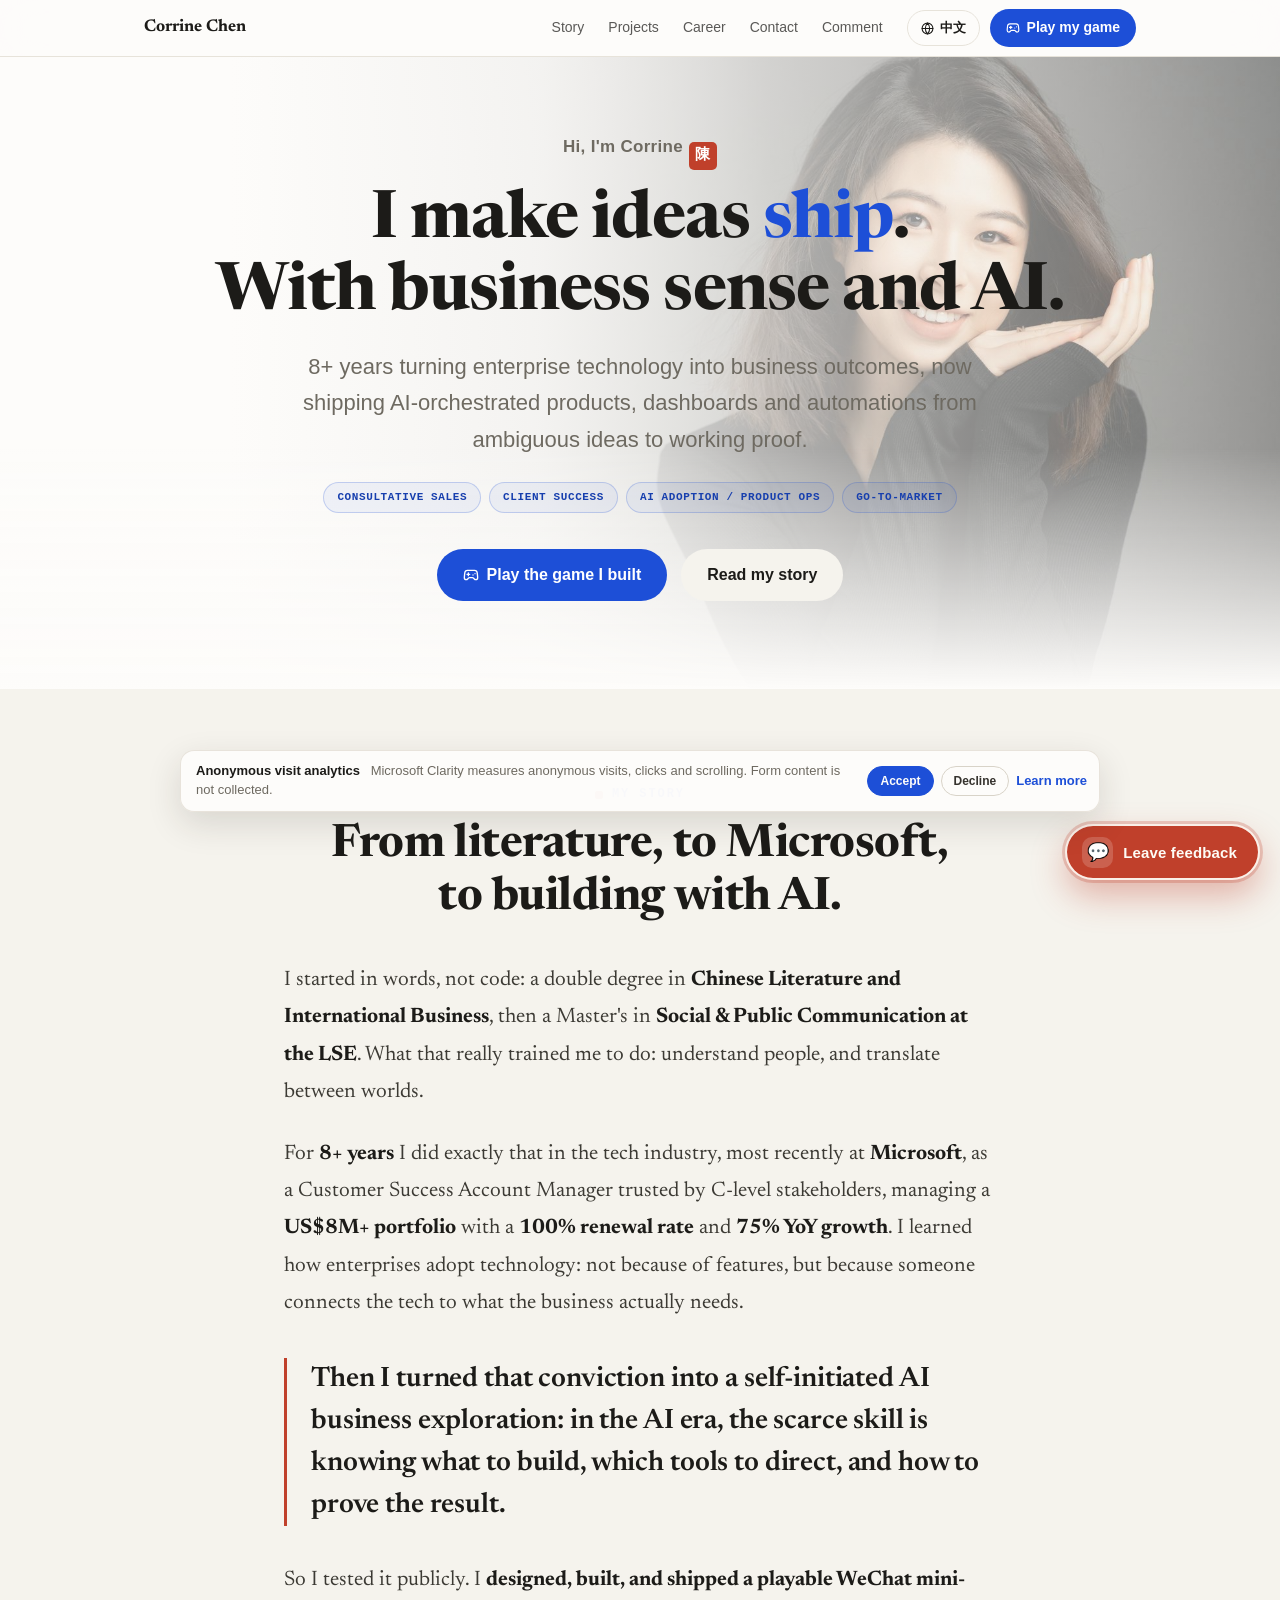
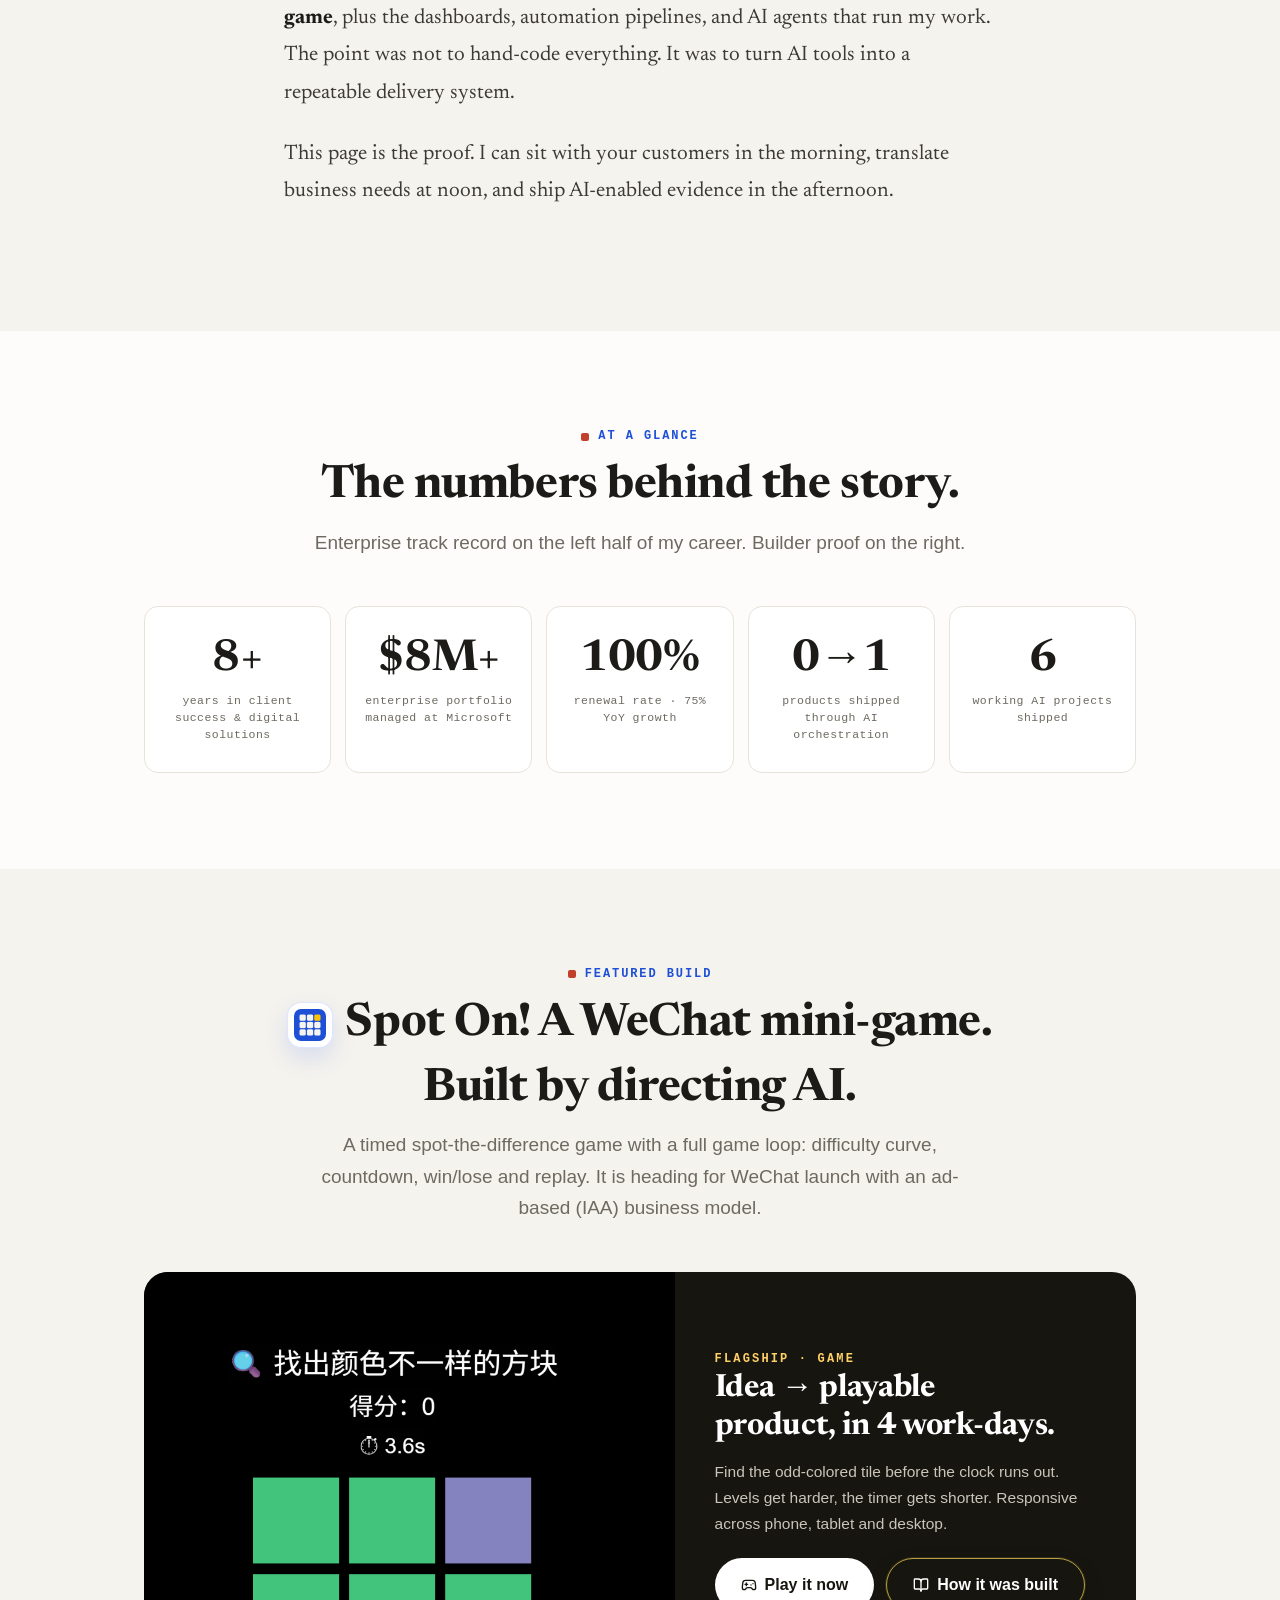
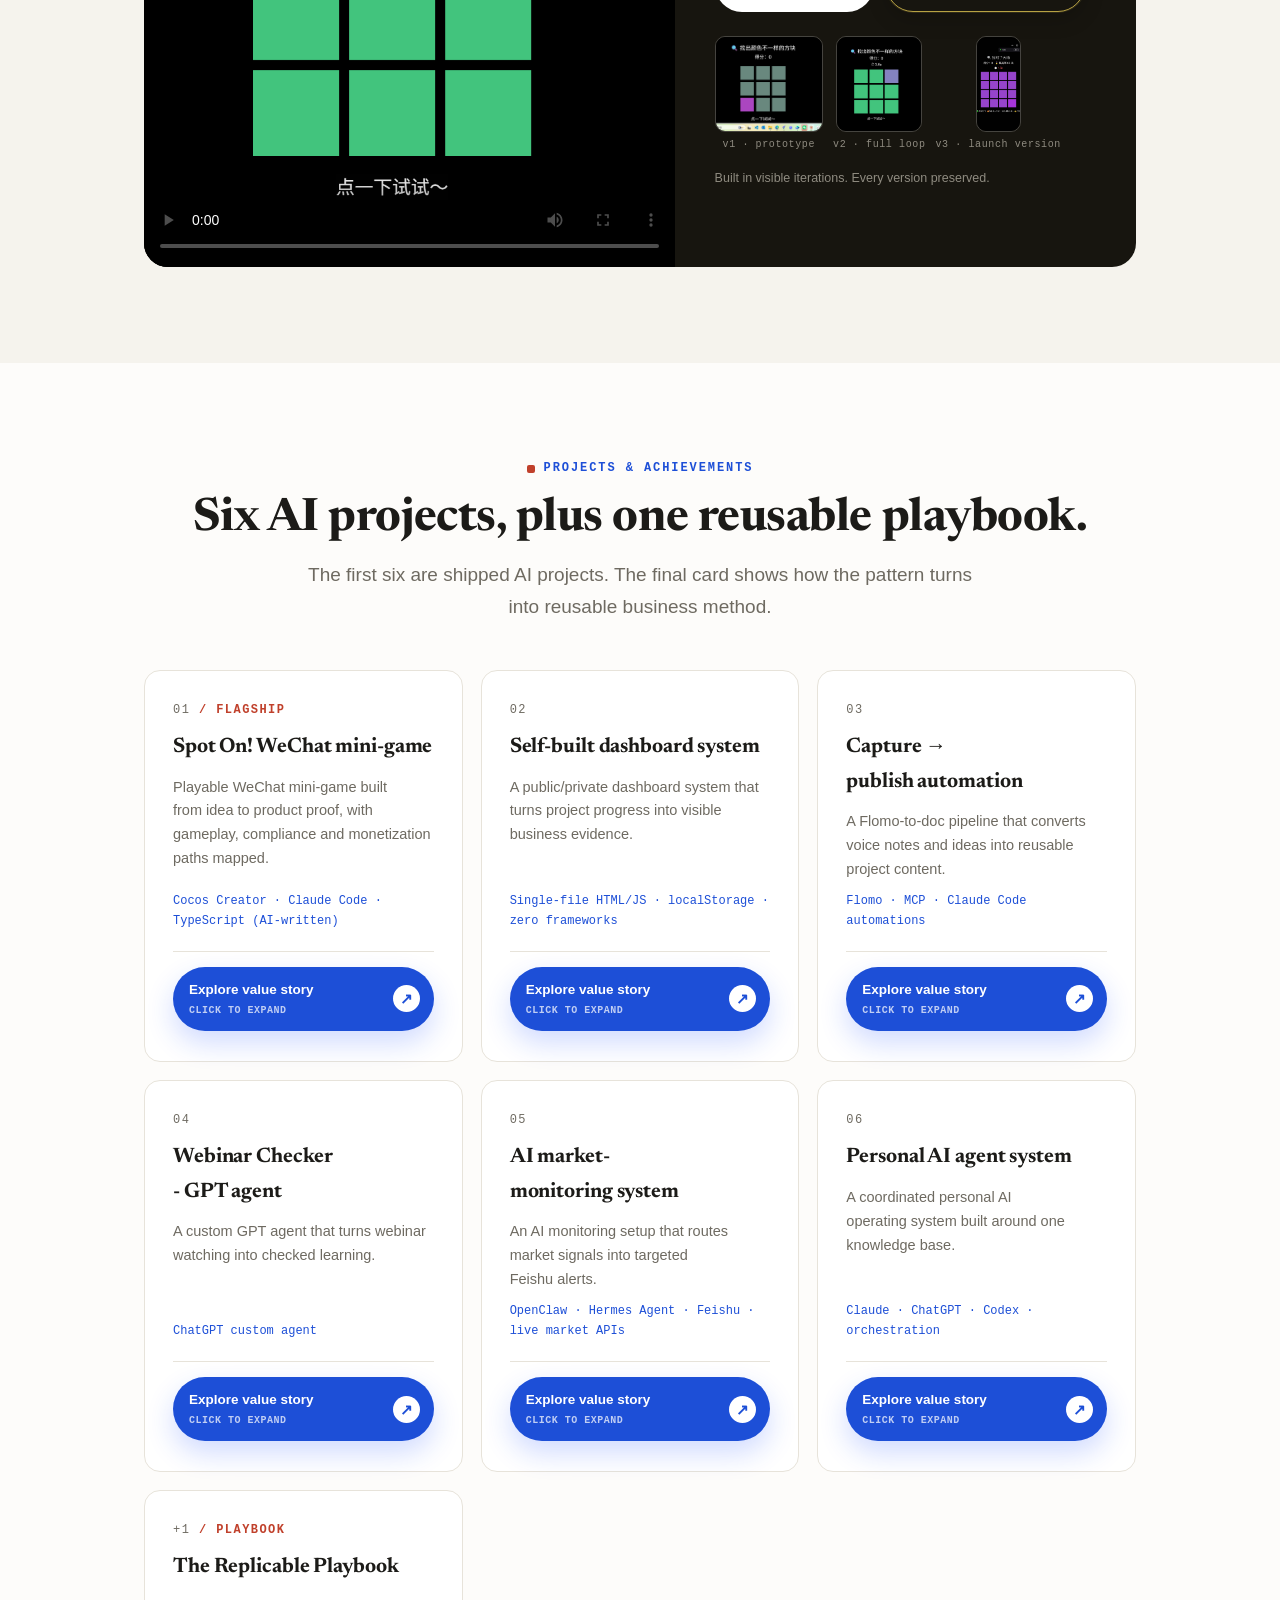
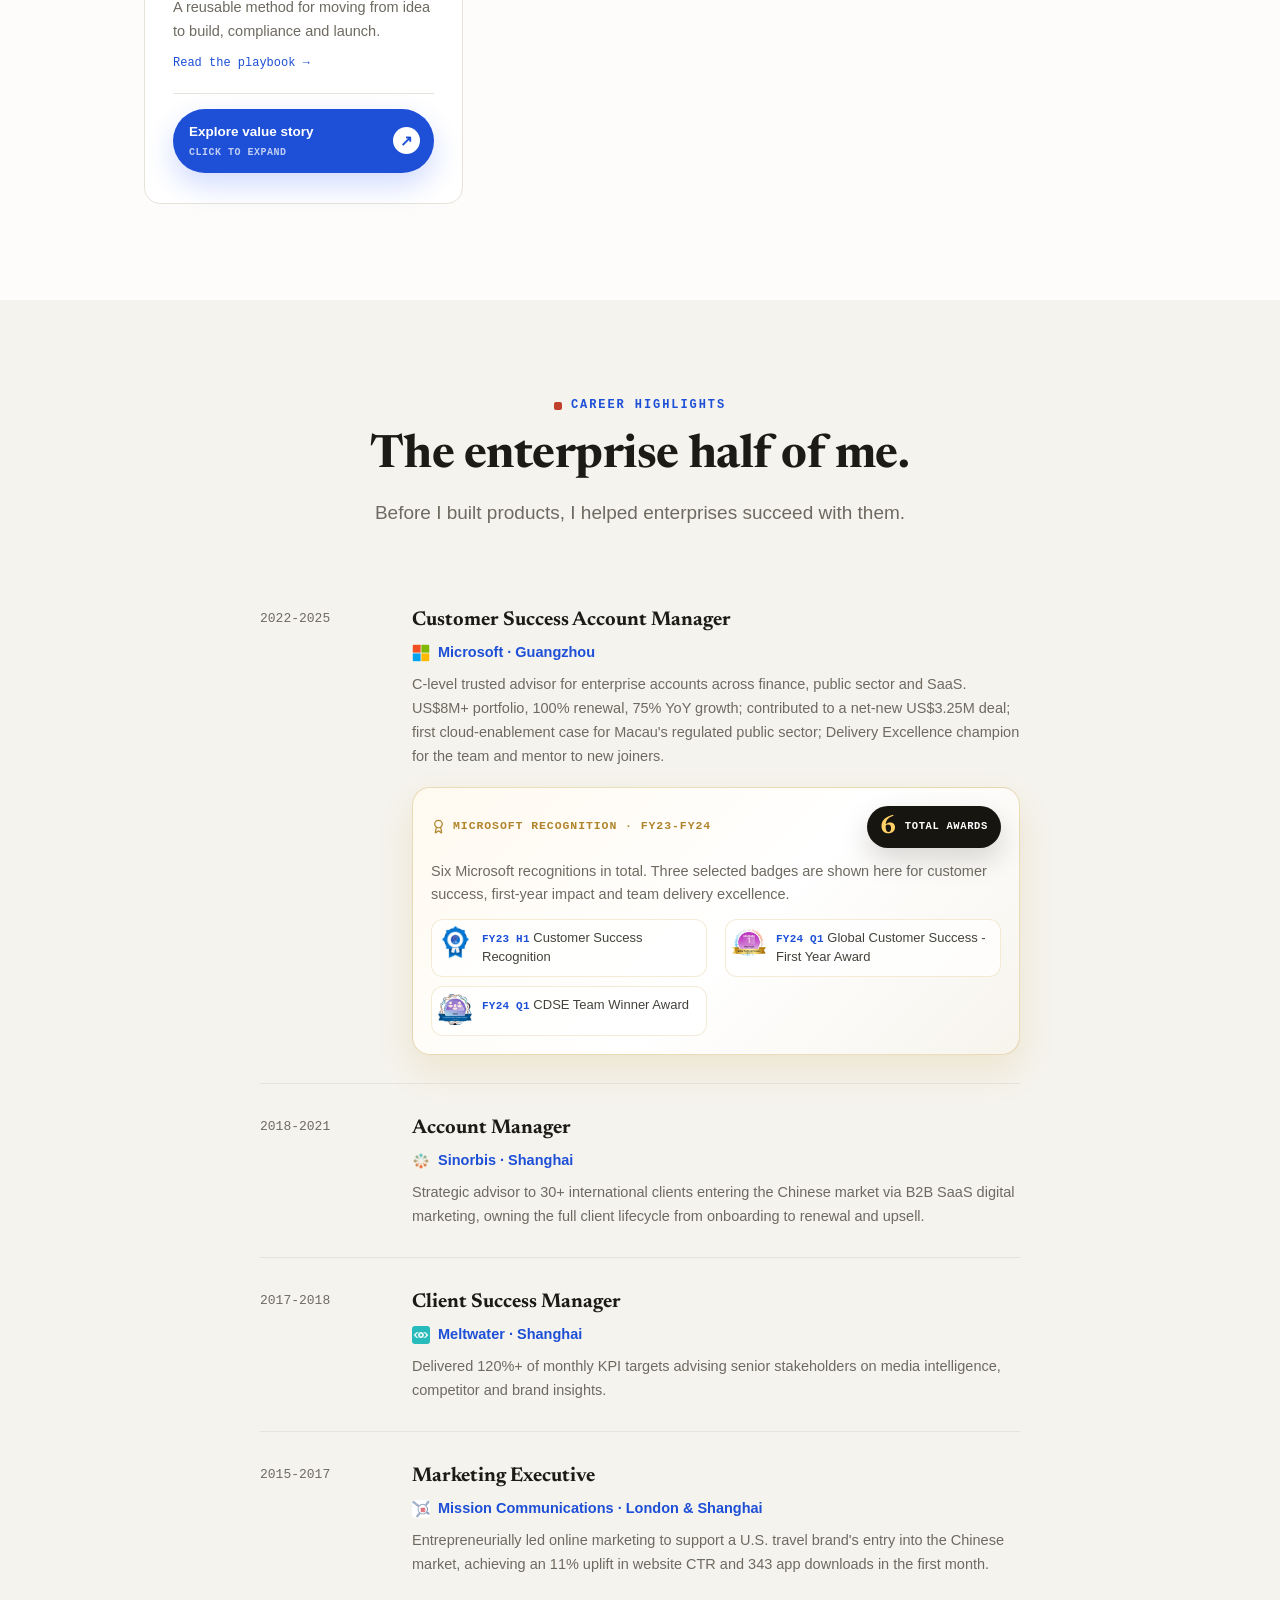
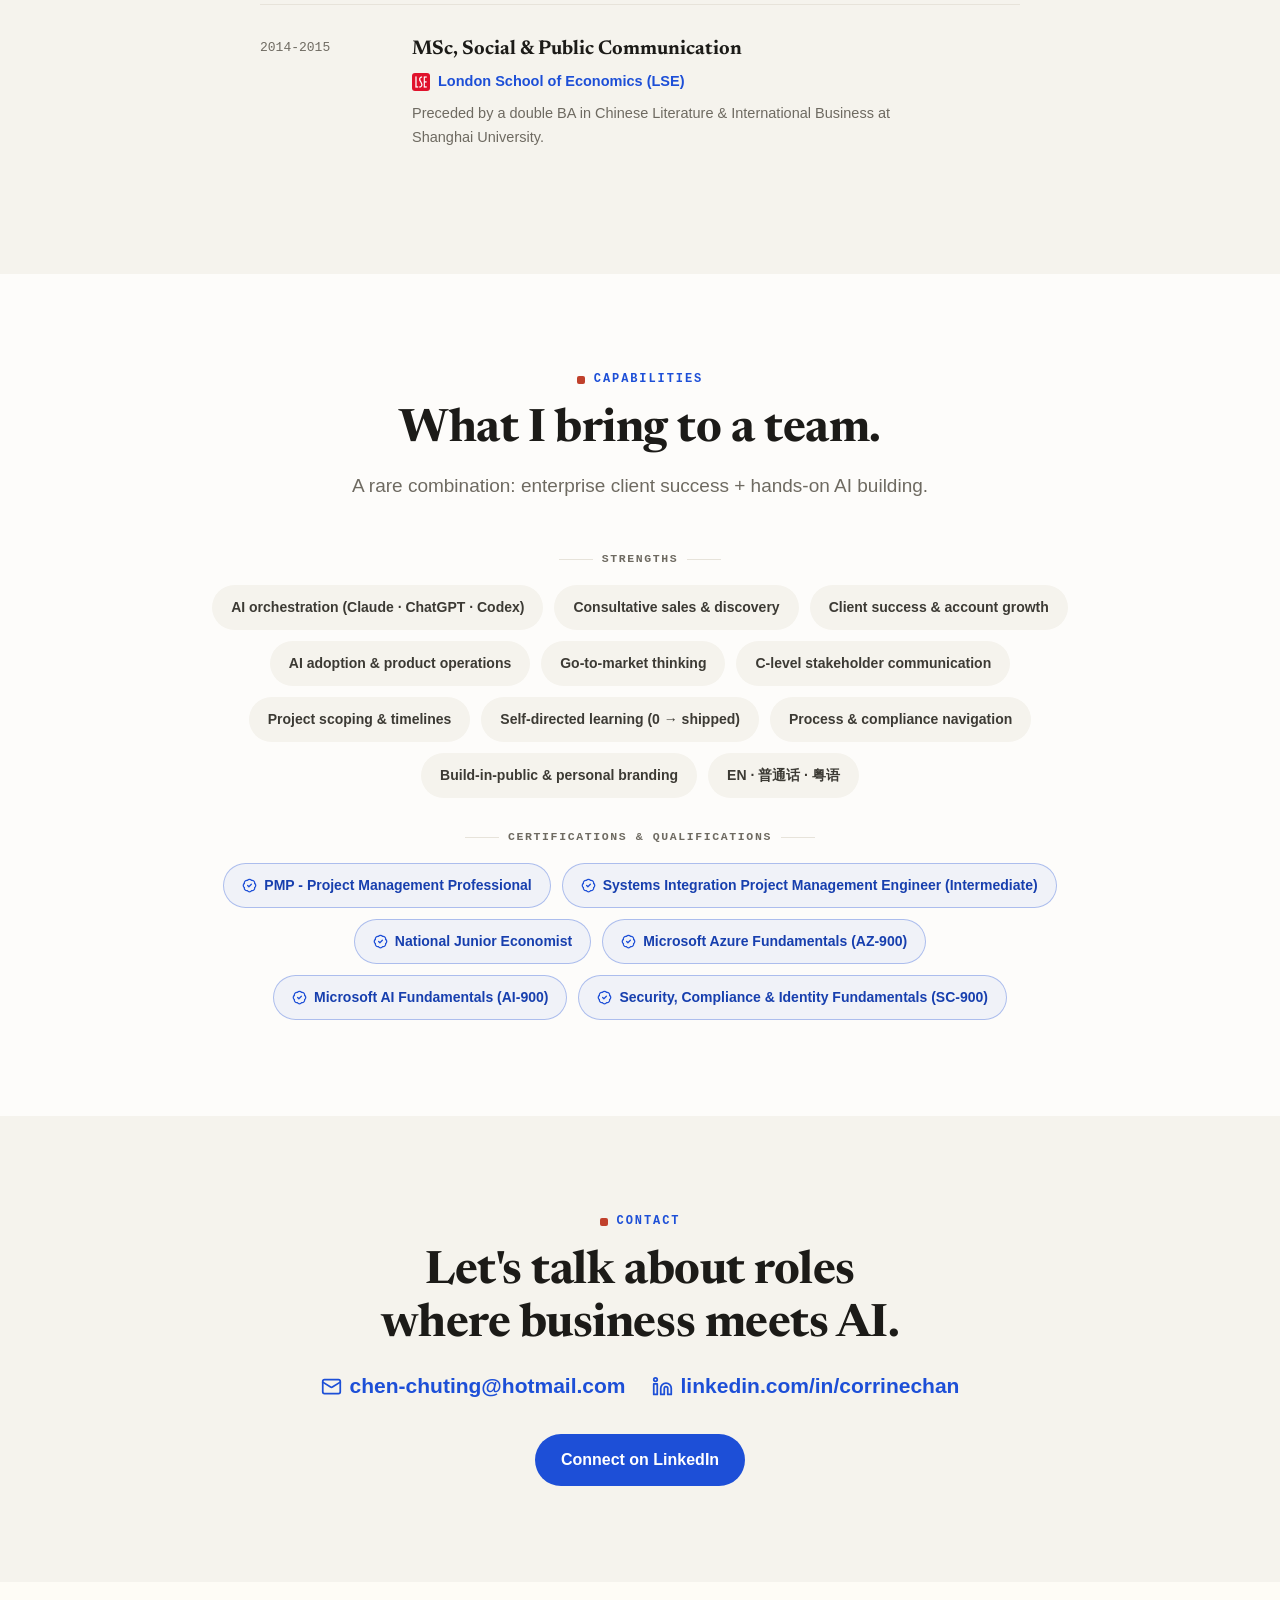
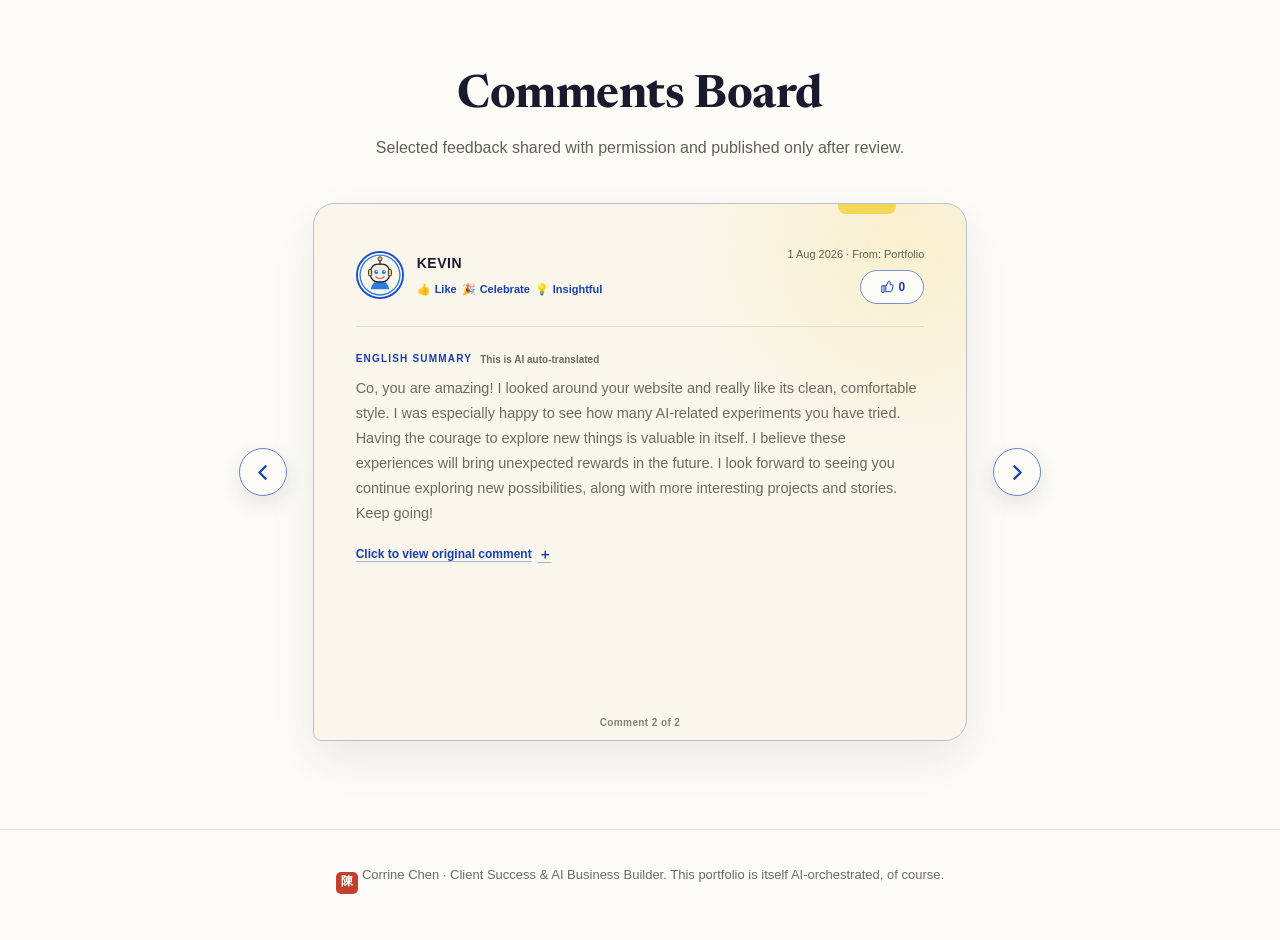
==== commit caf75bb3: "fix: restore compact comment board ratio" ====
--- a/index.html
+++ b/index.html
@@ -49,7 +49,7 @@
 <link rel="preconnect" href="https://fonts.googleapis.com">
 <link rel="preconnect" href="https://fonts.gstatic.com" crossorigin>
 <link href="https://fonts.googleapis.com/css2?family=Newsreader:opsz,wght@6..72,400..800&display=swap" rel="stylesheet">
-<link rel="stylesheet" href="feedback-widget.css?v=20260801-comments-carousel">
+<link rel="stylesheet" href="feedback-widget.css?v=20260802-comments-ratio">
 <script src="approved-comments-data.js?v=20260801-kevin" defer></script>
 <script src="feedback-widget.js?v=20260801-comments-carousel" defer></script>
 <title>Corrine Chen · Client Success & AI Business Builder</title>
--- a/feedback-widget.css
+++ b/feedback-widget.css
@@ -721,11 +721,8 @@
 }
 
 [data-feedback-board] {
-  position: relative;
-  left: 50%;
-  width: min(calc(100vw - 220px), 1280px);
+  width: min(66%, 720px);
   margin-inline: auto;
-  transform: translateX(-50%);
 }
 
 .feedback-carousel {
@@ -1148,38 +1145,8 @@
 }
 
 @media (min-width: 901px) {
-  .feedback-comment-avatar {
-    width: 120px;
-    height: 120px;
-    flex-basis: 120px;
-    font-size: 52px;
-  }
-
-  .feedback-comment-identity {
-    gap: 18px;
-  }
-
-  .feedback-comment-name {
-    font-size: 20px;
-  }
-
-  .feedback-comment-reaction {
-    font-size: 14px;
-  }
-
-  .feedback-comment-detail {
-    font-size: 14px;
-  }
-
-  .feedback-comment-detail .feedback-like-button {
-    min-width: 88px;
-    min-height: 44px;
-    font-size: 15px;
-  }
-
-  .feedback-comment-copy,
-  .feedback-comment-translation {
-    font-size: 18px;
+  .feedback-board-section {
+    padding-block: 88px;
   }
 }
 
@@ -1197,10 +1164,7 @@
   }
 
   [data-feedback-board] {
-    position: static;
-    left: auto;
-    width: 100%;
-    transform: none;
+    width: min(80%, 720px);
   }
 
   .feedback-carousel-arrow {
@@ -1287,7 +1251,7 @@
   }
 
   [data-feedback-board] {
-    width: 100%;
+    width: calc(100% - 12px);
   }
 
   .feedback-carousel {
@@ -1296,16 +1260,58 @@
   }
 
   .feedback-carousel-arrow {
-    width: 40px;
-    height: 40px;
+    width: 44px;
+    height: 44px;
+    border: 0;
+    background: transparent;
+    box-shadow: none;
   }
 
   .feedback-carousel-arrow-previous {
-    left: -20px;
+    left: -30px;
   }
 
   .feedback-carousel-arrow-next {
-    right: -20px;
+    right: -30px;
+  }
+
+  .feedback-carousel-arrow::before {
+    position: absolute;
+    top: 8px;
+    width: 28px;
+    height: 28px;
+    border: 1px solid color-mix(in srgb, var(--feedback-blue) 62%, var(--feedback-line));
+    border-radius: 50%;
+    background: color-mix(in srgb, var(--feedback-surface) 94%, white);
+    box-shadow: 0 8px 22px rgba(35, 42, 73, 0.12);
+    content: "";
+  }
+
+  .feedback-carousel-arrow-previous::before {
+    left: 0;
+  }
+
+  .feedback-carousel-arrow-next::before {
+    right: 0;
+  }
+
+  .feedback-carousel-arrow:hover {
+    box-shadow: none;
+  }
+
+  .feedback-carousel-arrow svg {
+    position: absolute;
+    top: 13px;
+    width: 18px;
+    height: 18px;
+  }
+
+  .feedback-carousel-arrow-previous svg {
+    left: 5px;
+  }
+
+  .feedback-carousel-arrow-next svg {
+    right: 5px;
   }
 
   .feedback-comment-card {
@@ -1321,24 +1327,6 @@
 }
 
 @media (max-width: 420px) {
-  .feedback-carousel-arrow {
-    width: 36px;
-    height: 36px;
-  }
-
-  .feedback-carousel-arrow-previous {
-    left: -18px;
-  }
-
-  .feedback-carousel-arrow-next {
-    right: -18px;
-  }
-
-  .feedback-carousel-arrow svg {
-    width: 21px;
-    height: 21px;
-  }
-
   .feedback-label-row {
     align-items: flex-start;
     flex-direction: column;
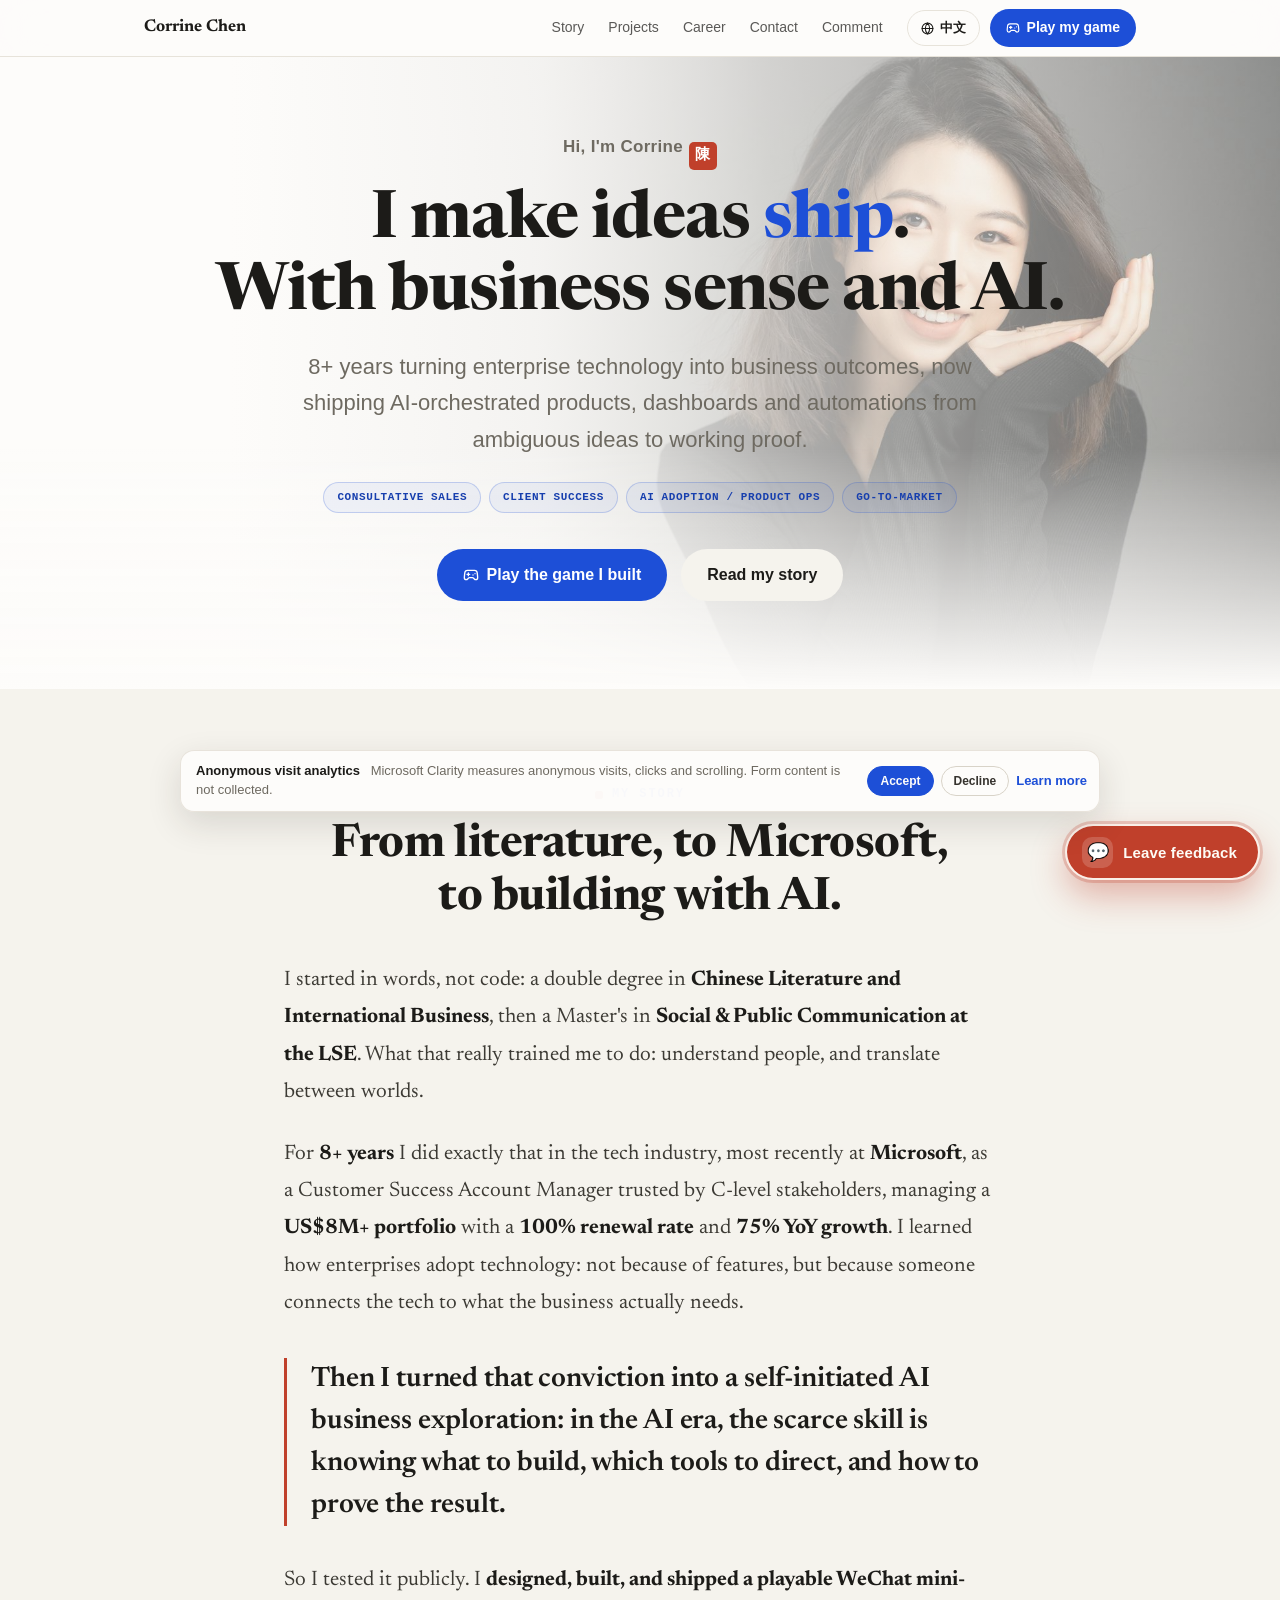
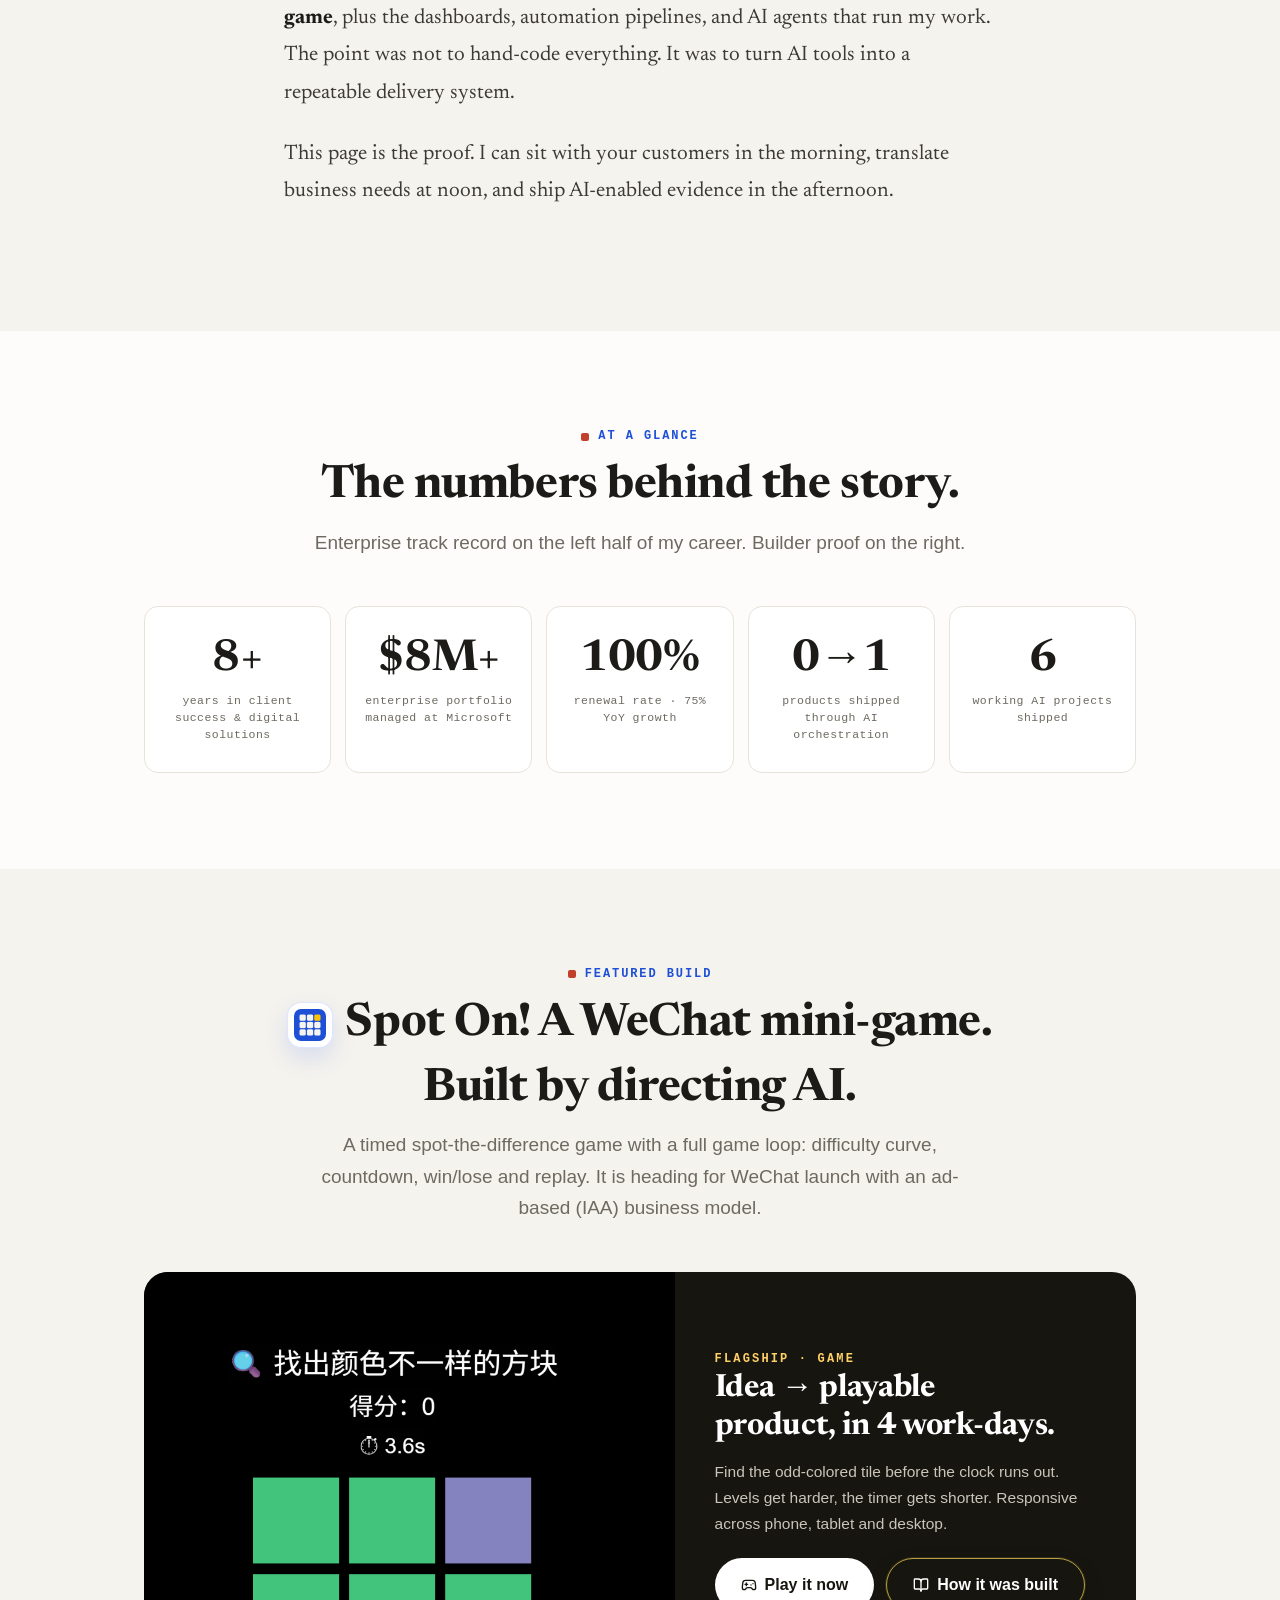
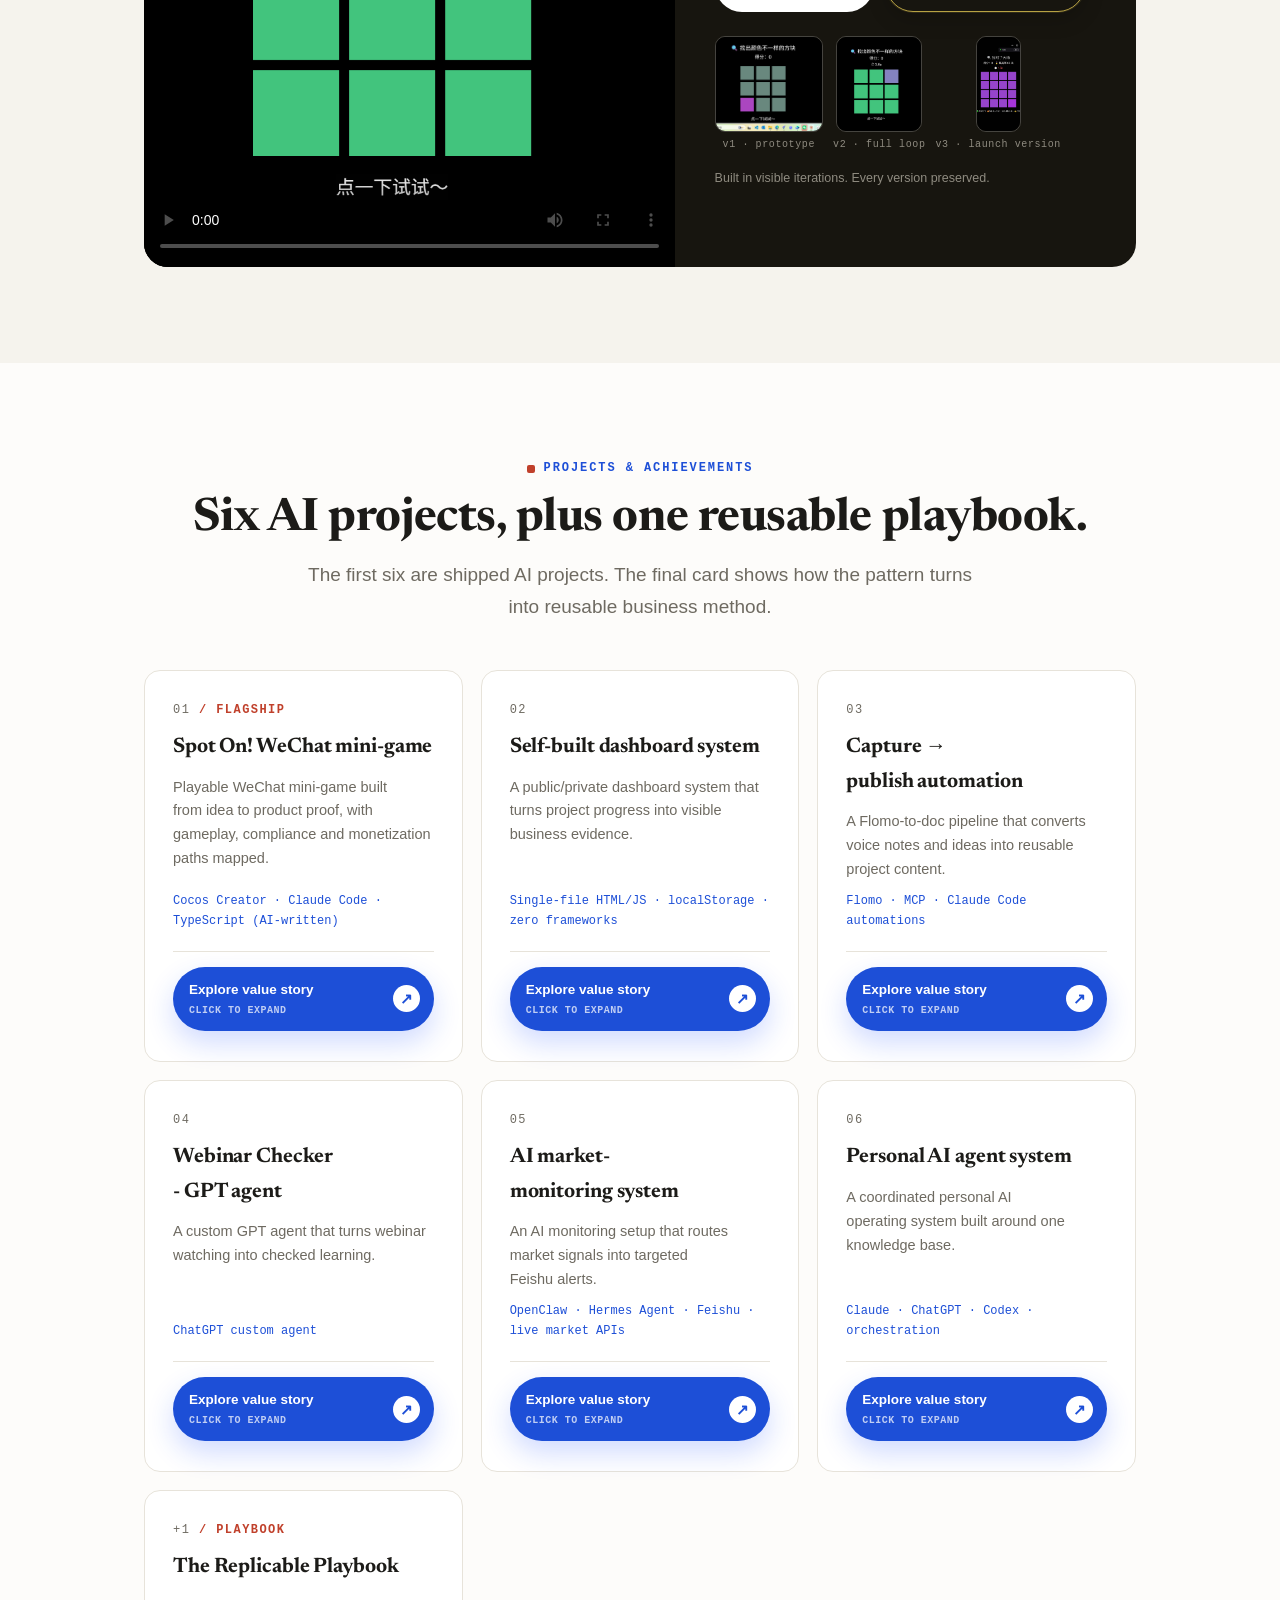
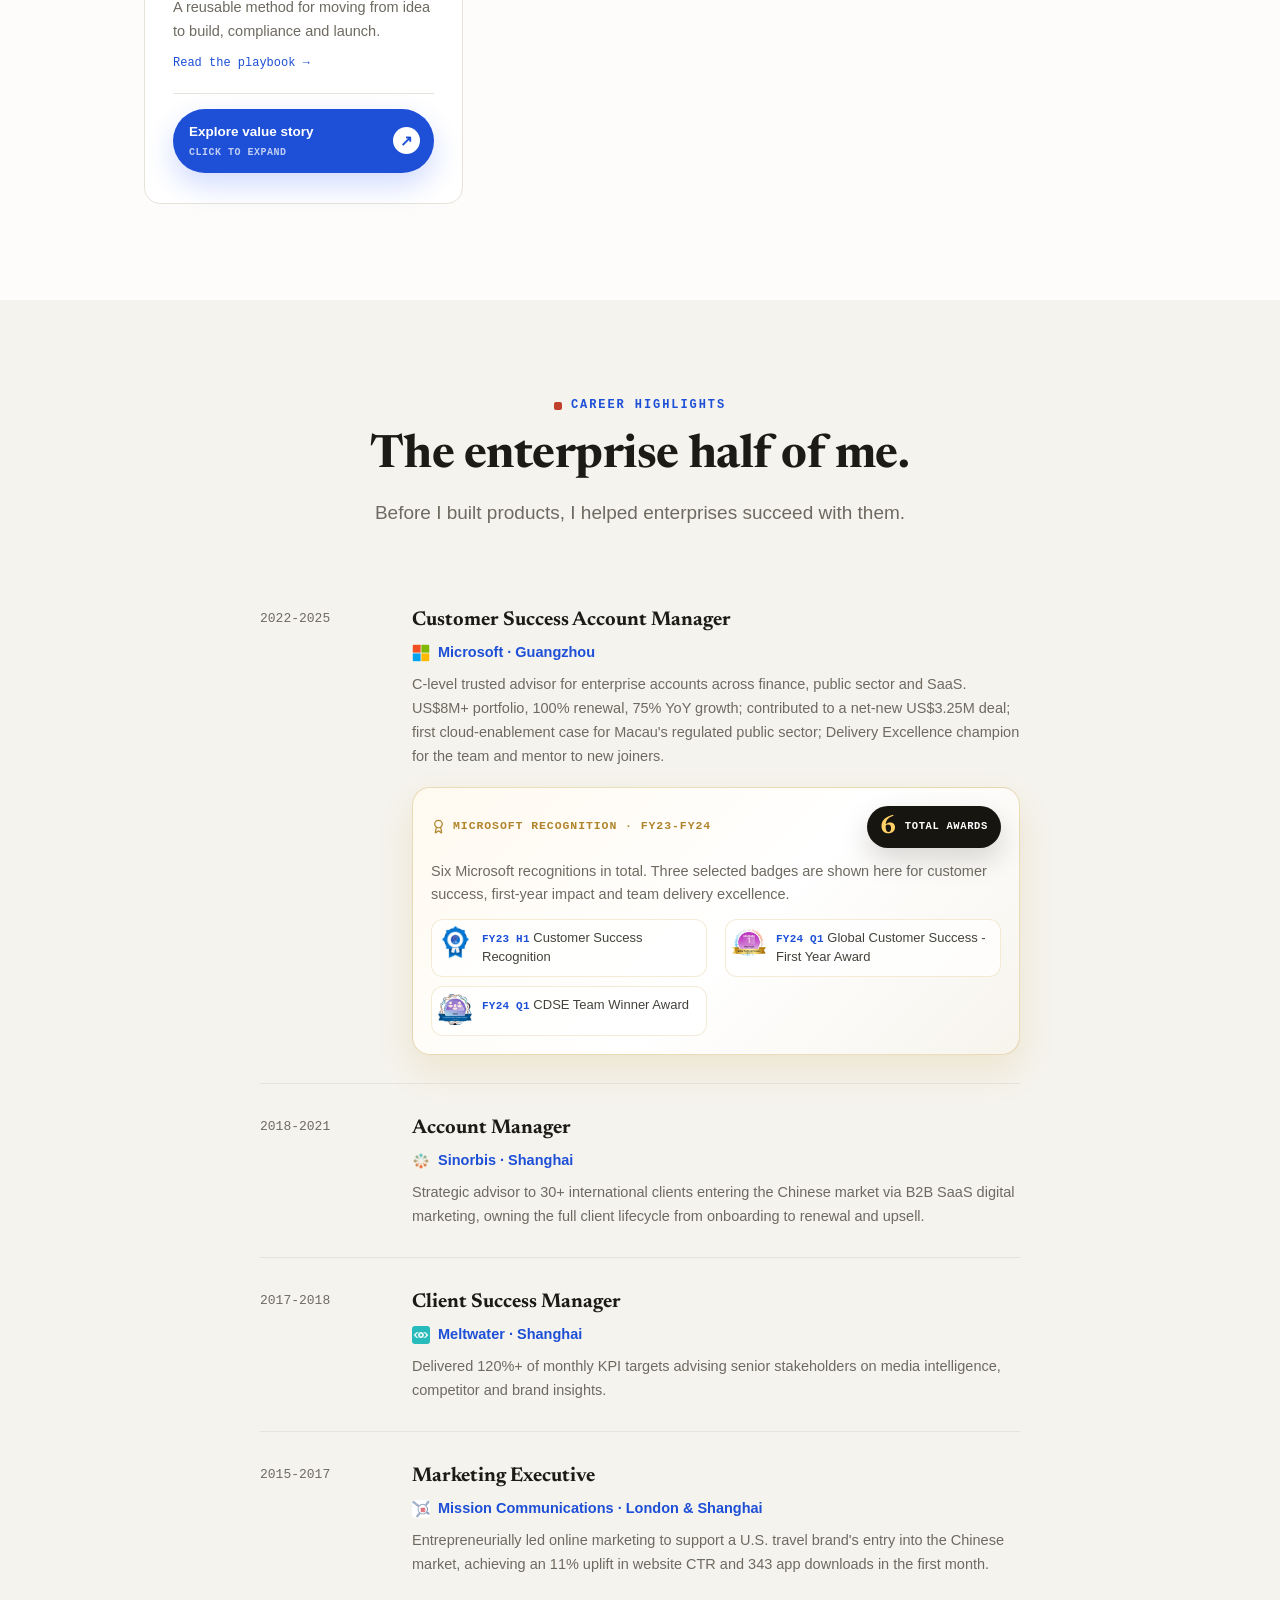
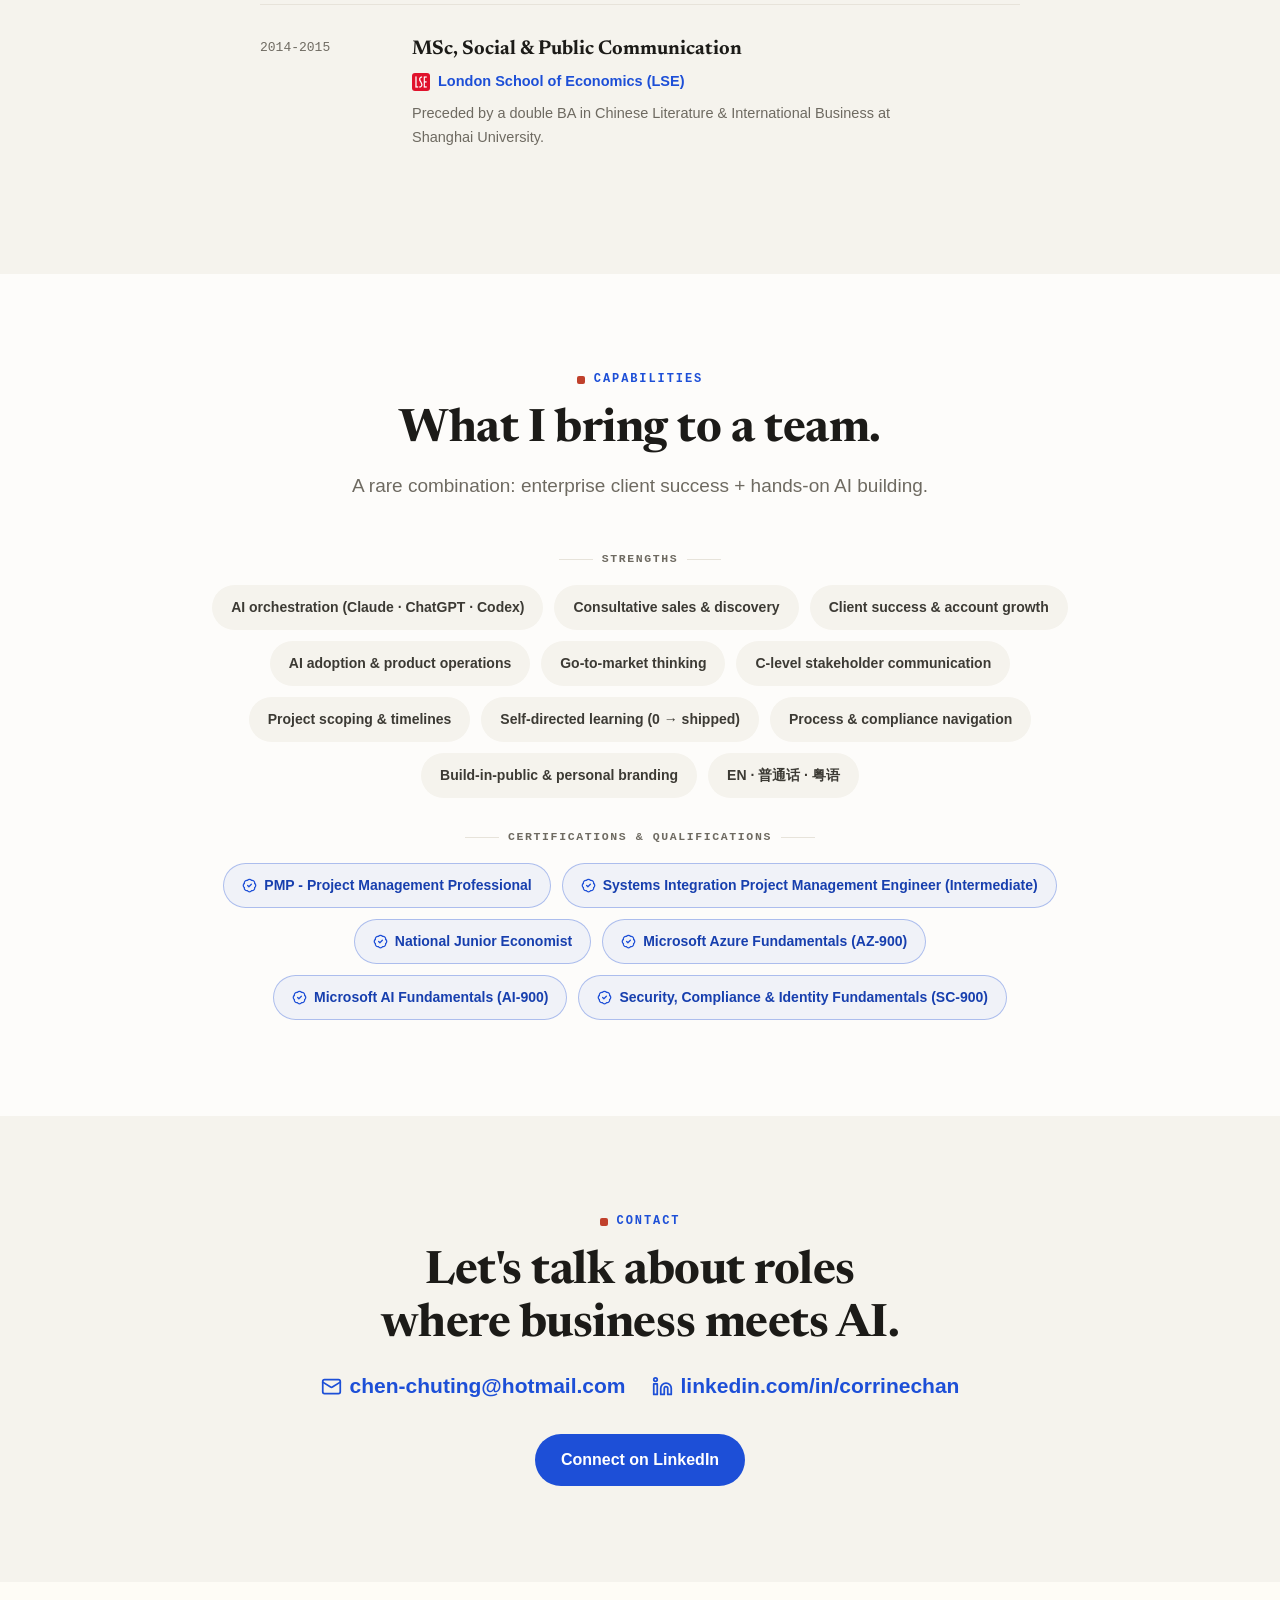
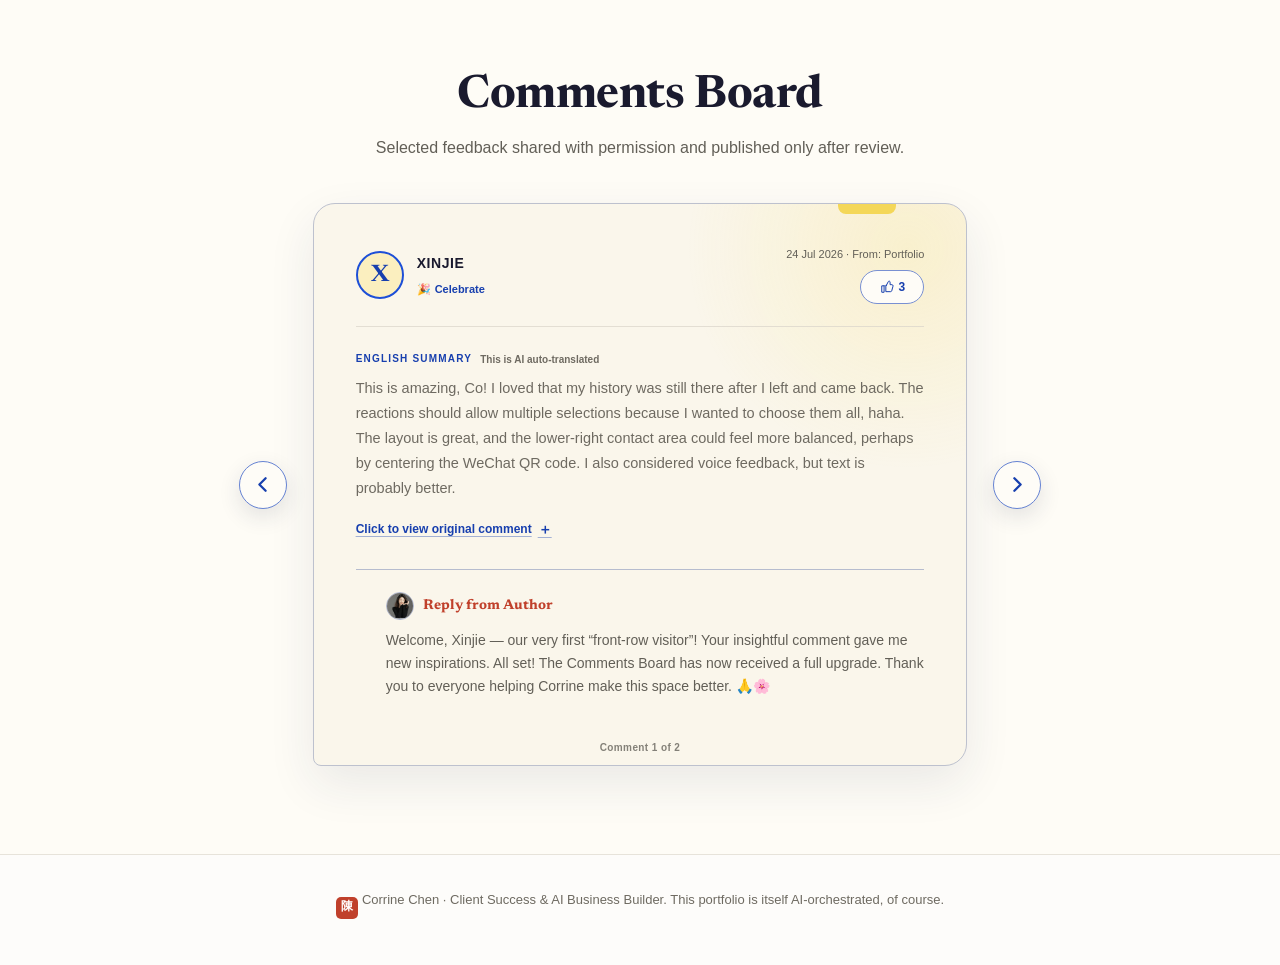
==== commit 35356cb6: "feat: show Xinjie first and reply to Kevin" ====
--- a/index.html
+++ b/index.html
@@ -50,8 +50,8 @@
 <link rel="preconnect" href="https://fonts.gstatic.com" crossorigin>
 <link href="https://fonts.googleapis.com/css2?family=Newsreader:opsz,wght@6..72,400..800&display=swap" rel="stylesheet">
 <link rel="stylesheet" href="feedback-widget.css?v=20260802-comments-ratio">
-<script src="approved-comments-data.js?v=20260801-kevin" defer></script>
-<script src="feedback-widget.js?v=20260801-comments-carousel" defer></script>
+<script src="approved-comments-data.js?v=20260802-kevin-reply" defer></script>
+<script src="feedback-widget.js?v=20260802-xinjie-first" defer></script>
 <title>Corrine Chen · Client Success & AI Business Builder</title>
 <style>
   :root{
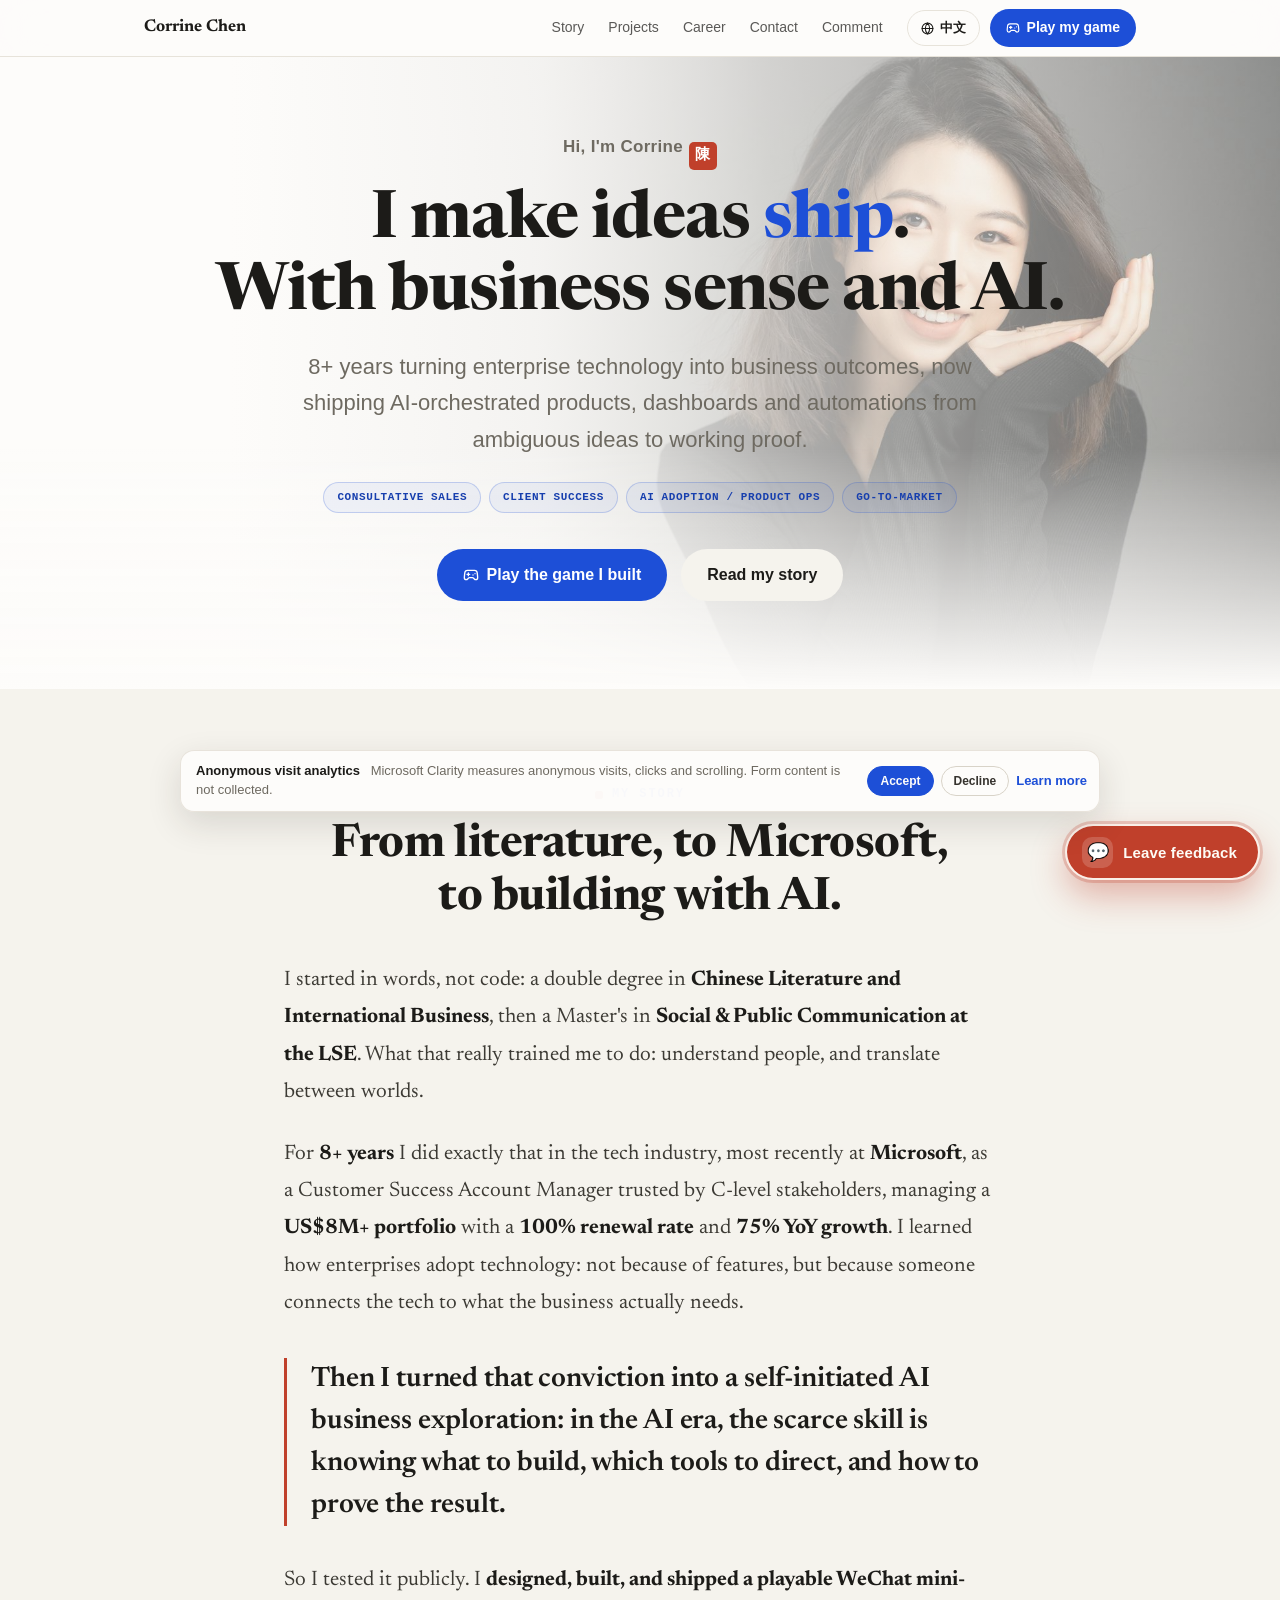
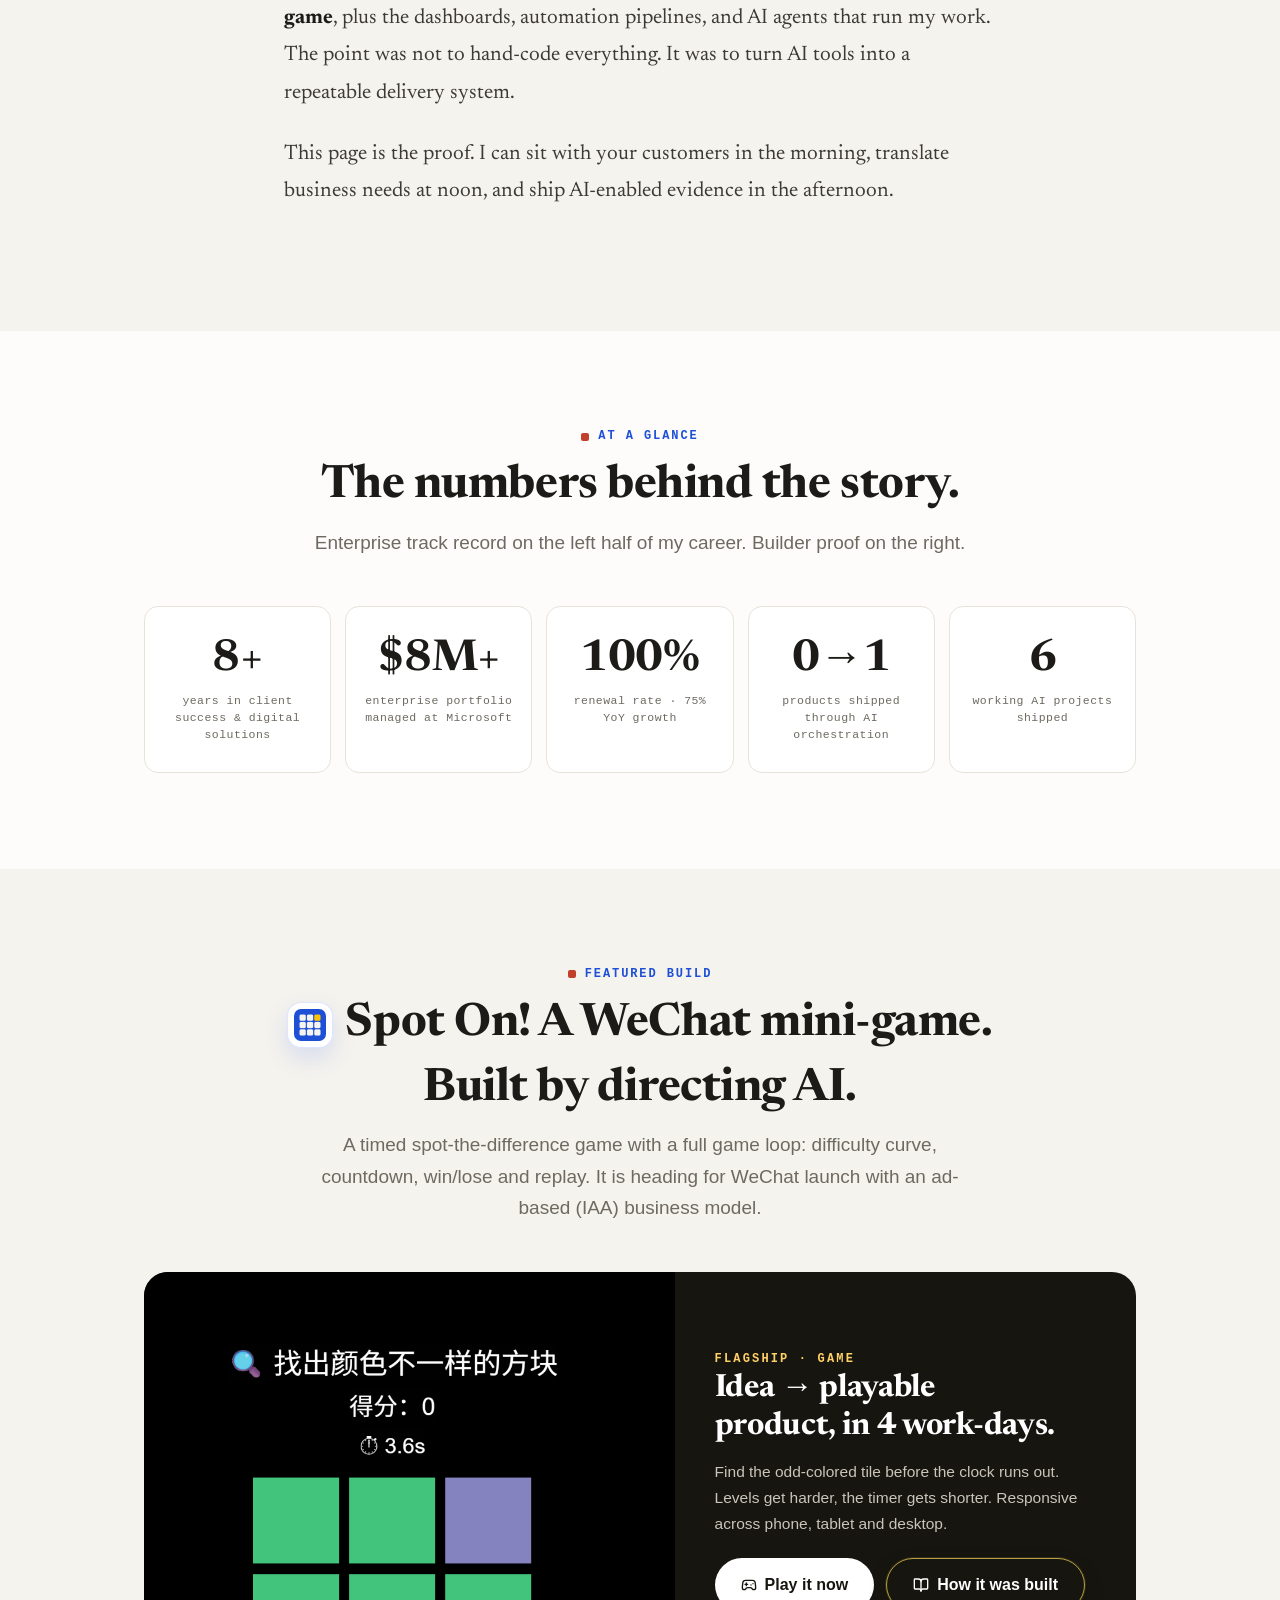
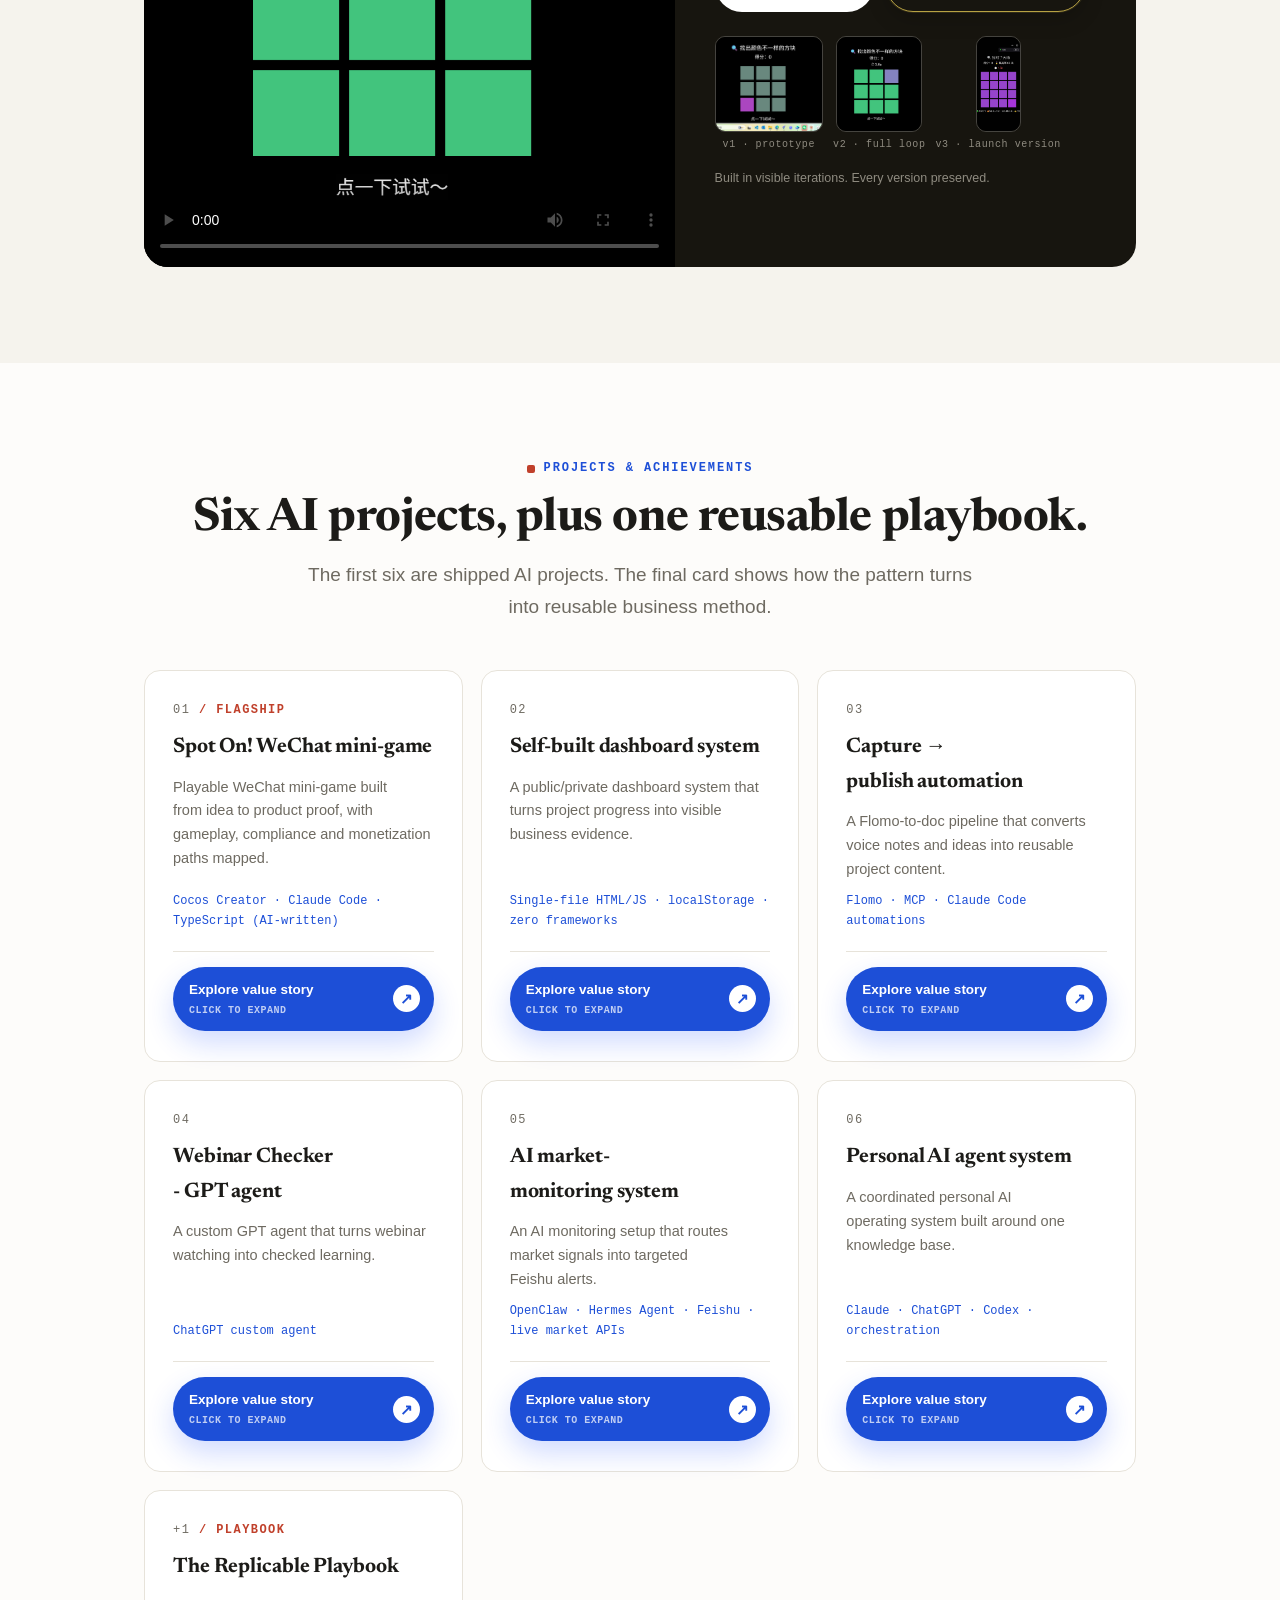
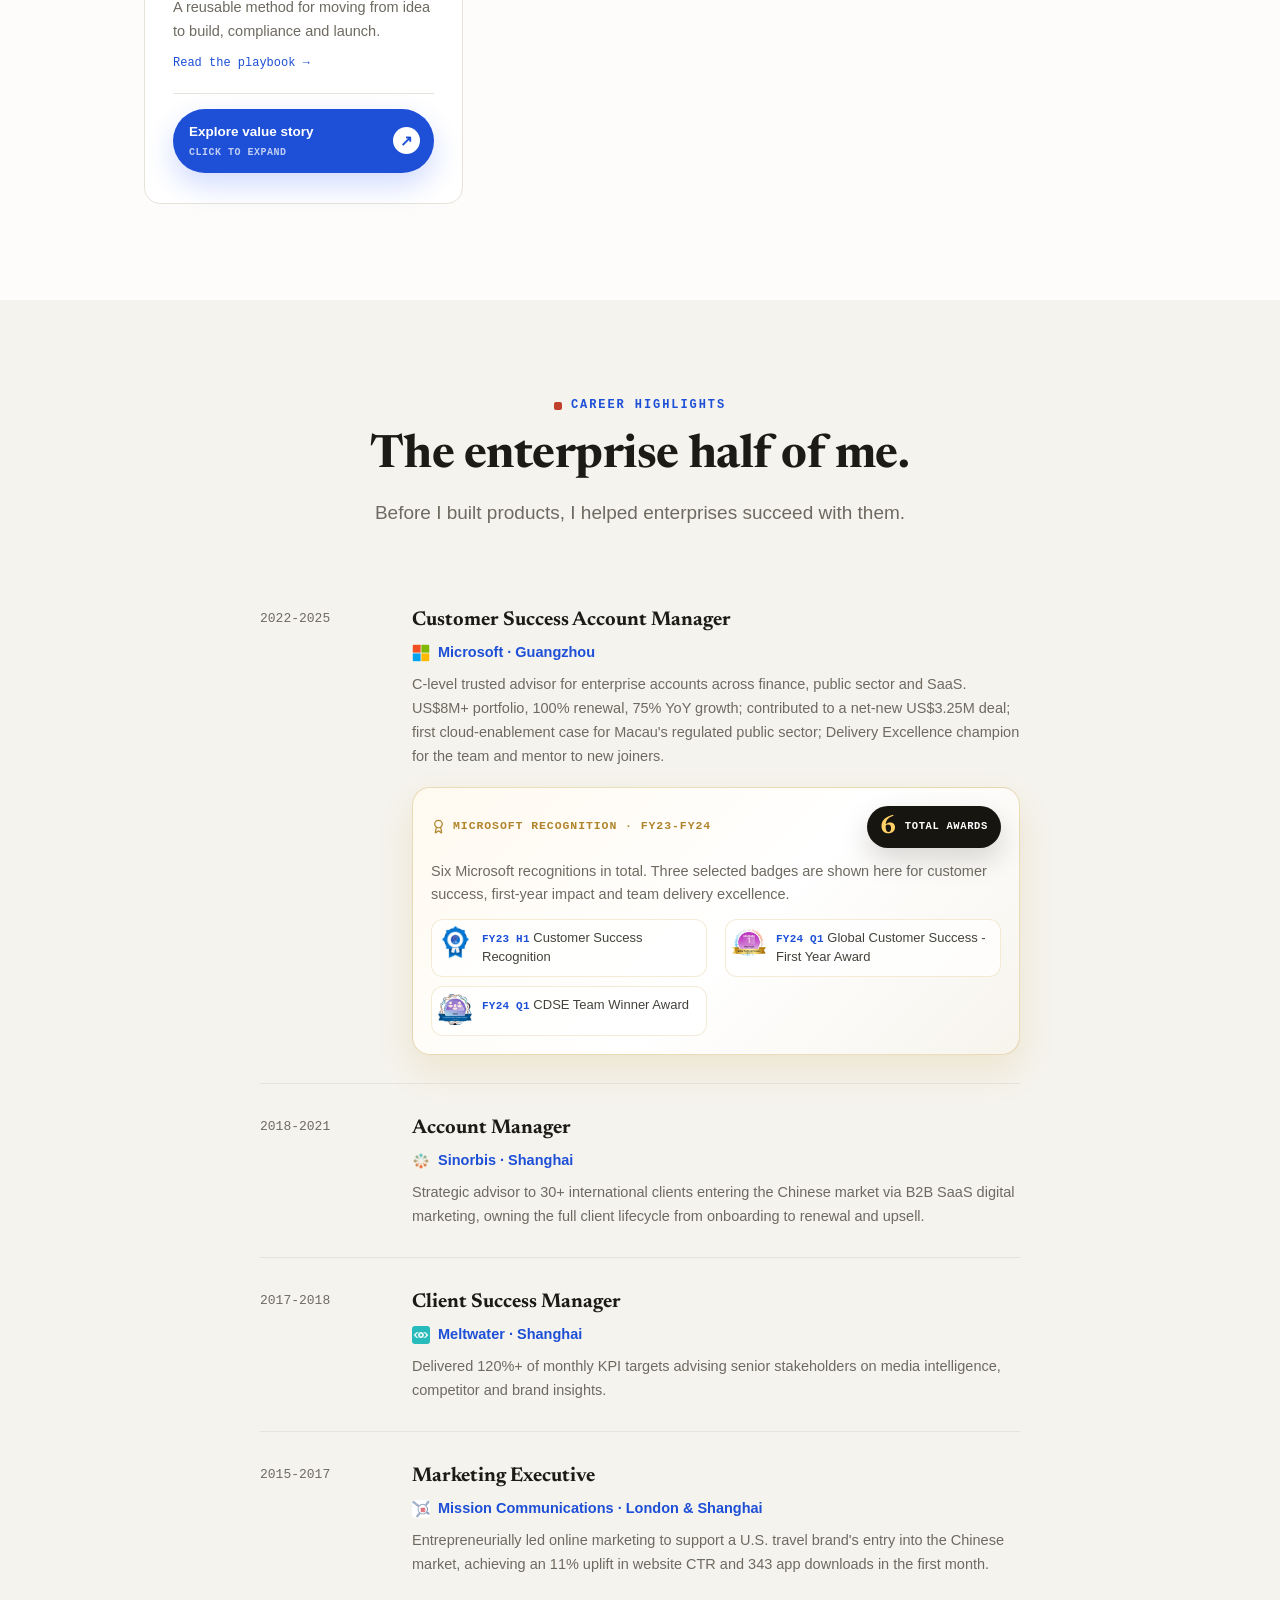
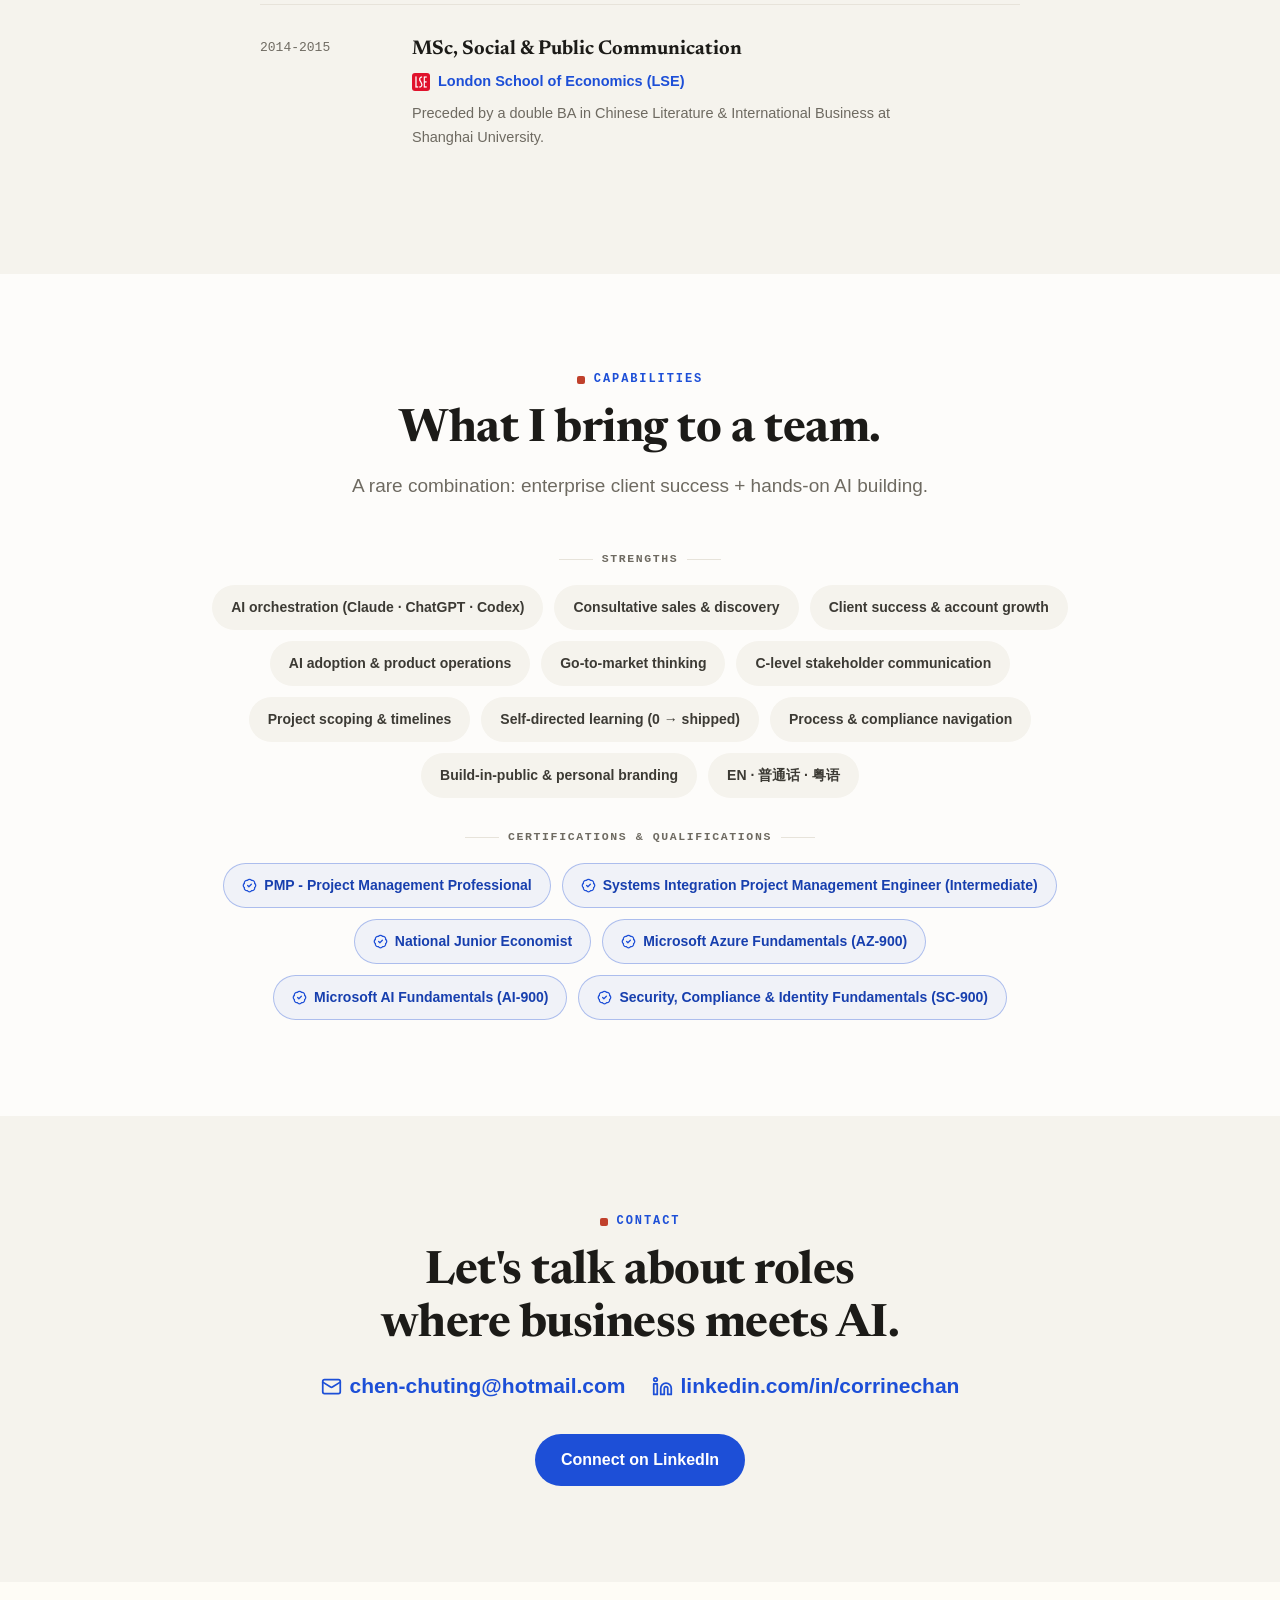
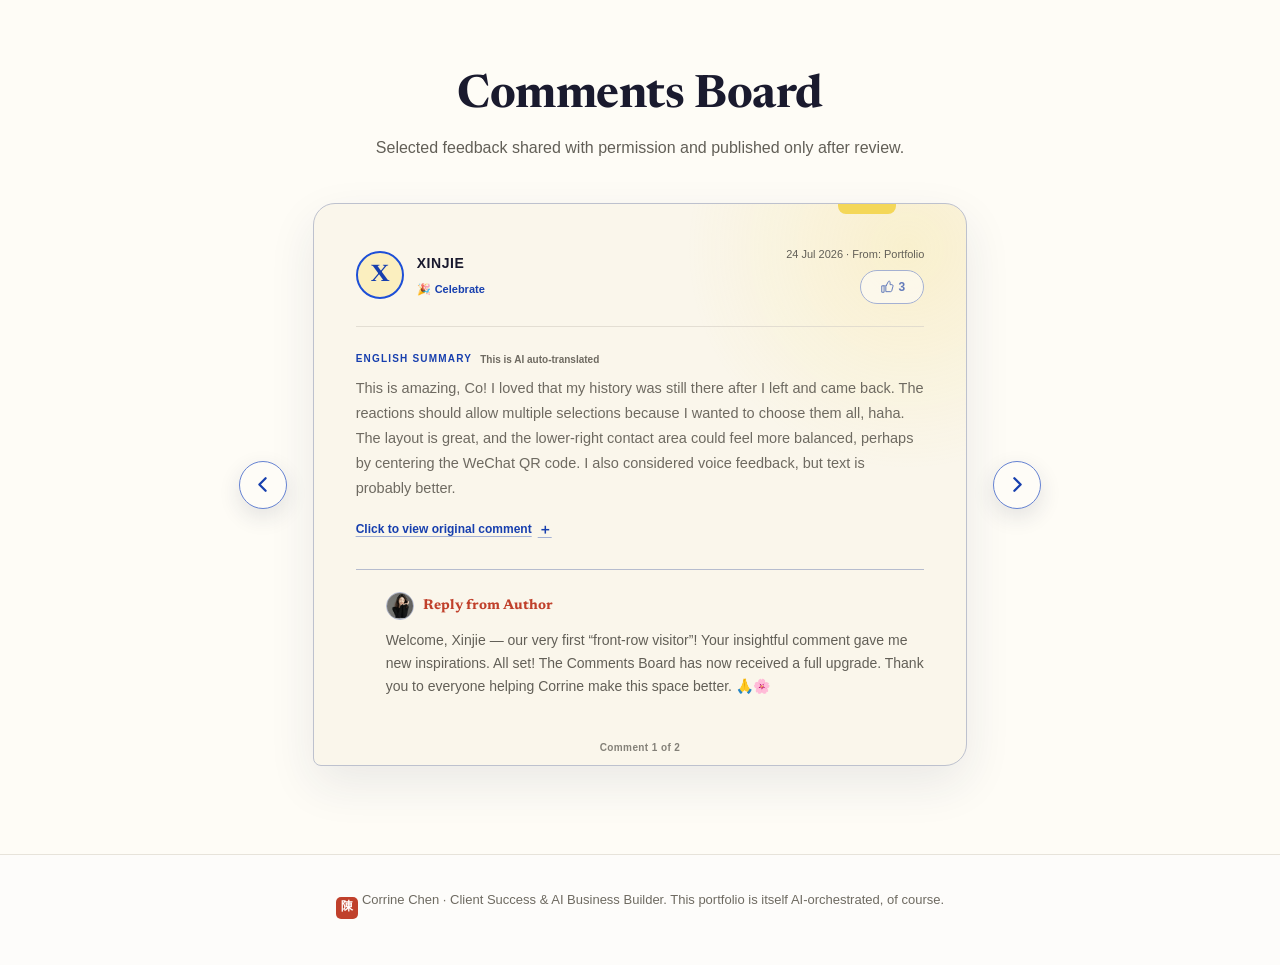
==== commit 6d2e4648: "fix: retry likes and preserve last known counts" ====
--- a/index.html
+++ b/index.html
@@ -50,8 +50,8 @@
 <link rel="preconnect" href="https://fonts.gstatic.com" crossorigin>
 <link href="https://fonts.googleapis.com/css2?family=Newsreader:opsz,wght@6..72,400..800&display=swap" rel="stylesheet">
 <link rel="stylesheet" href="feedback-widget.css?v=20260802-comments-ratio">
-<script src="approved-comments-data.js?v=20260802-kevin-reply" defer></script>
-<script src="feedback-widget.js?v=20260802-xinjie-first" defer></script>
+<script src="approved-comments-data.js?v=20260803-like-cache" defer></script>
+<script src="feedback-widget.js?v=20260803-like-sync" defer></script>
 <title>Corrine Chen · Client Success & AI Business Builder</title>
 <style>
   :root{
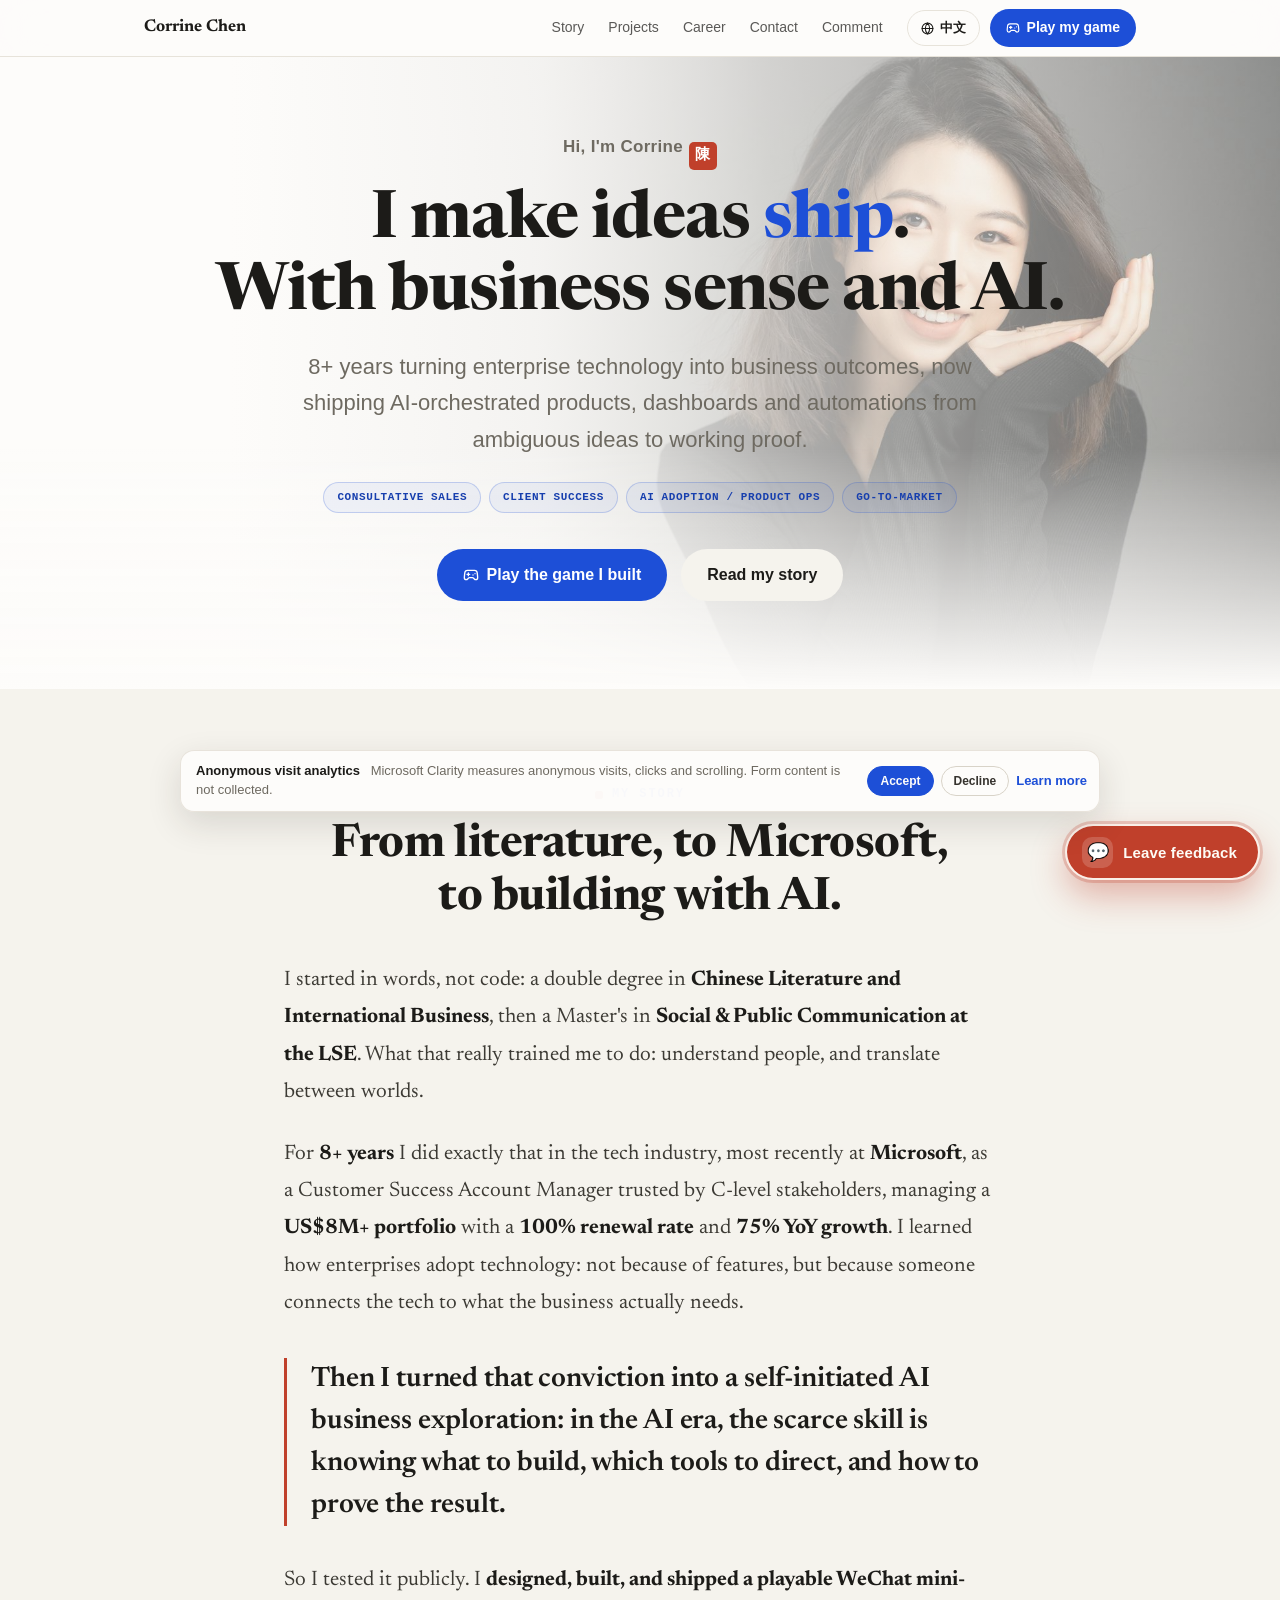
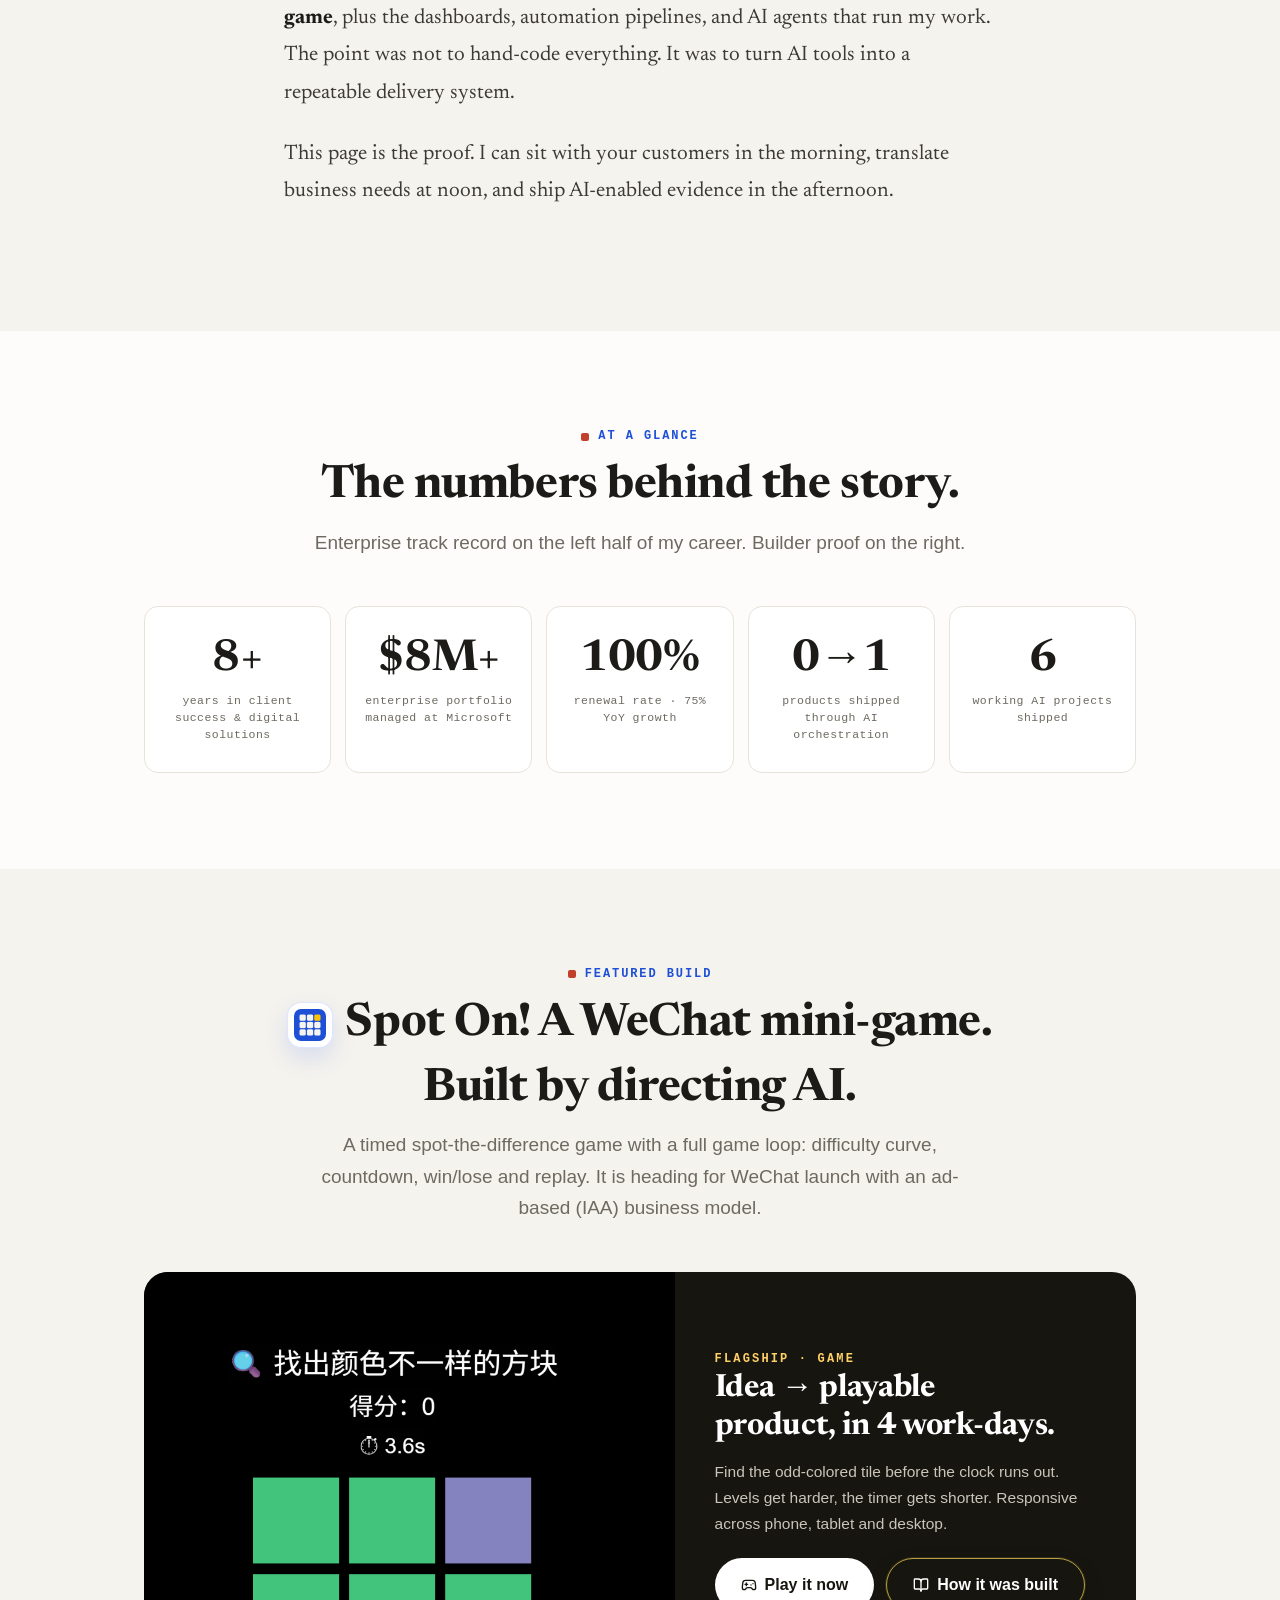
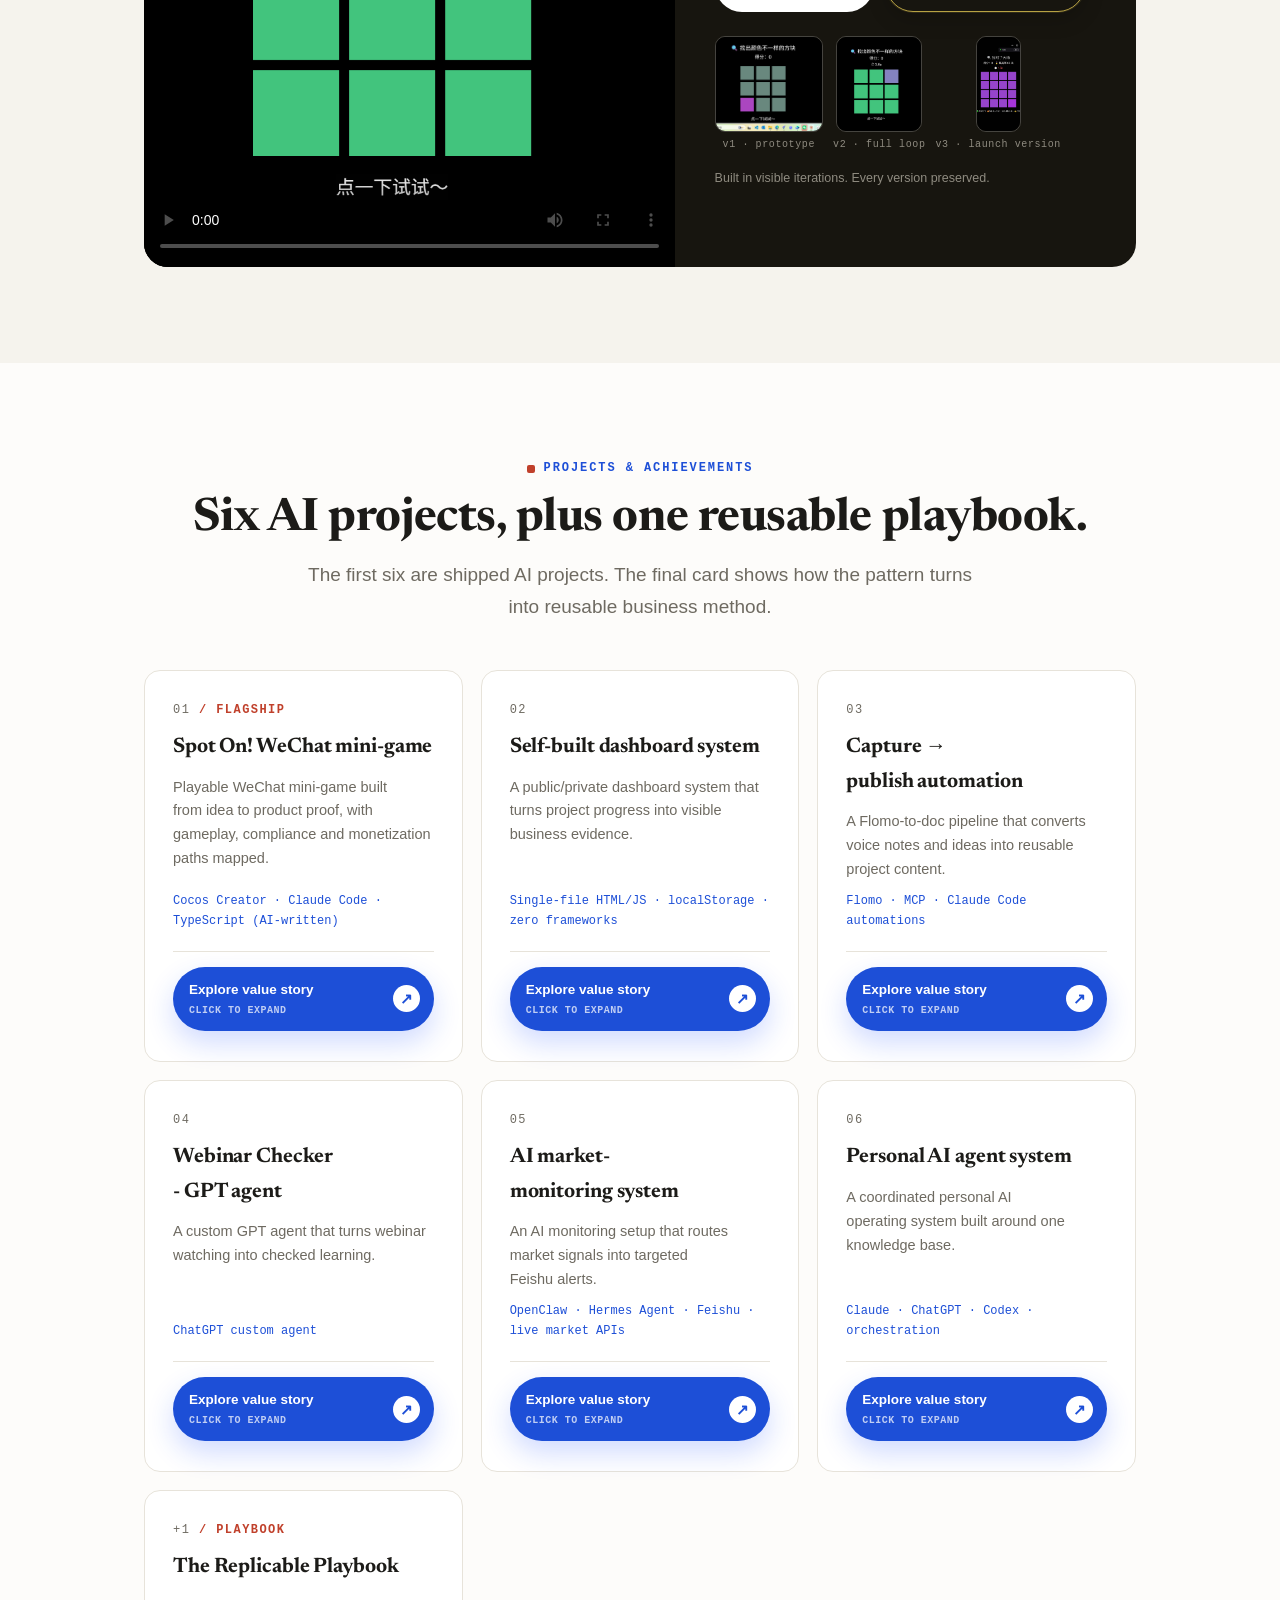
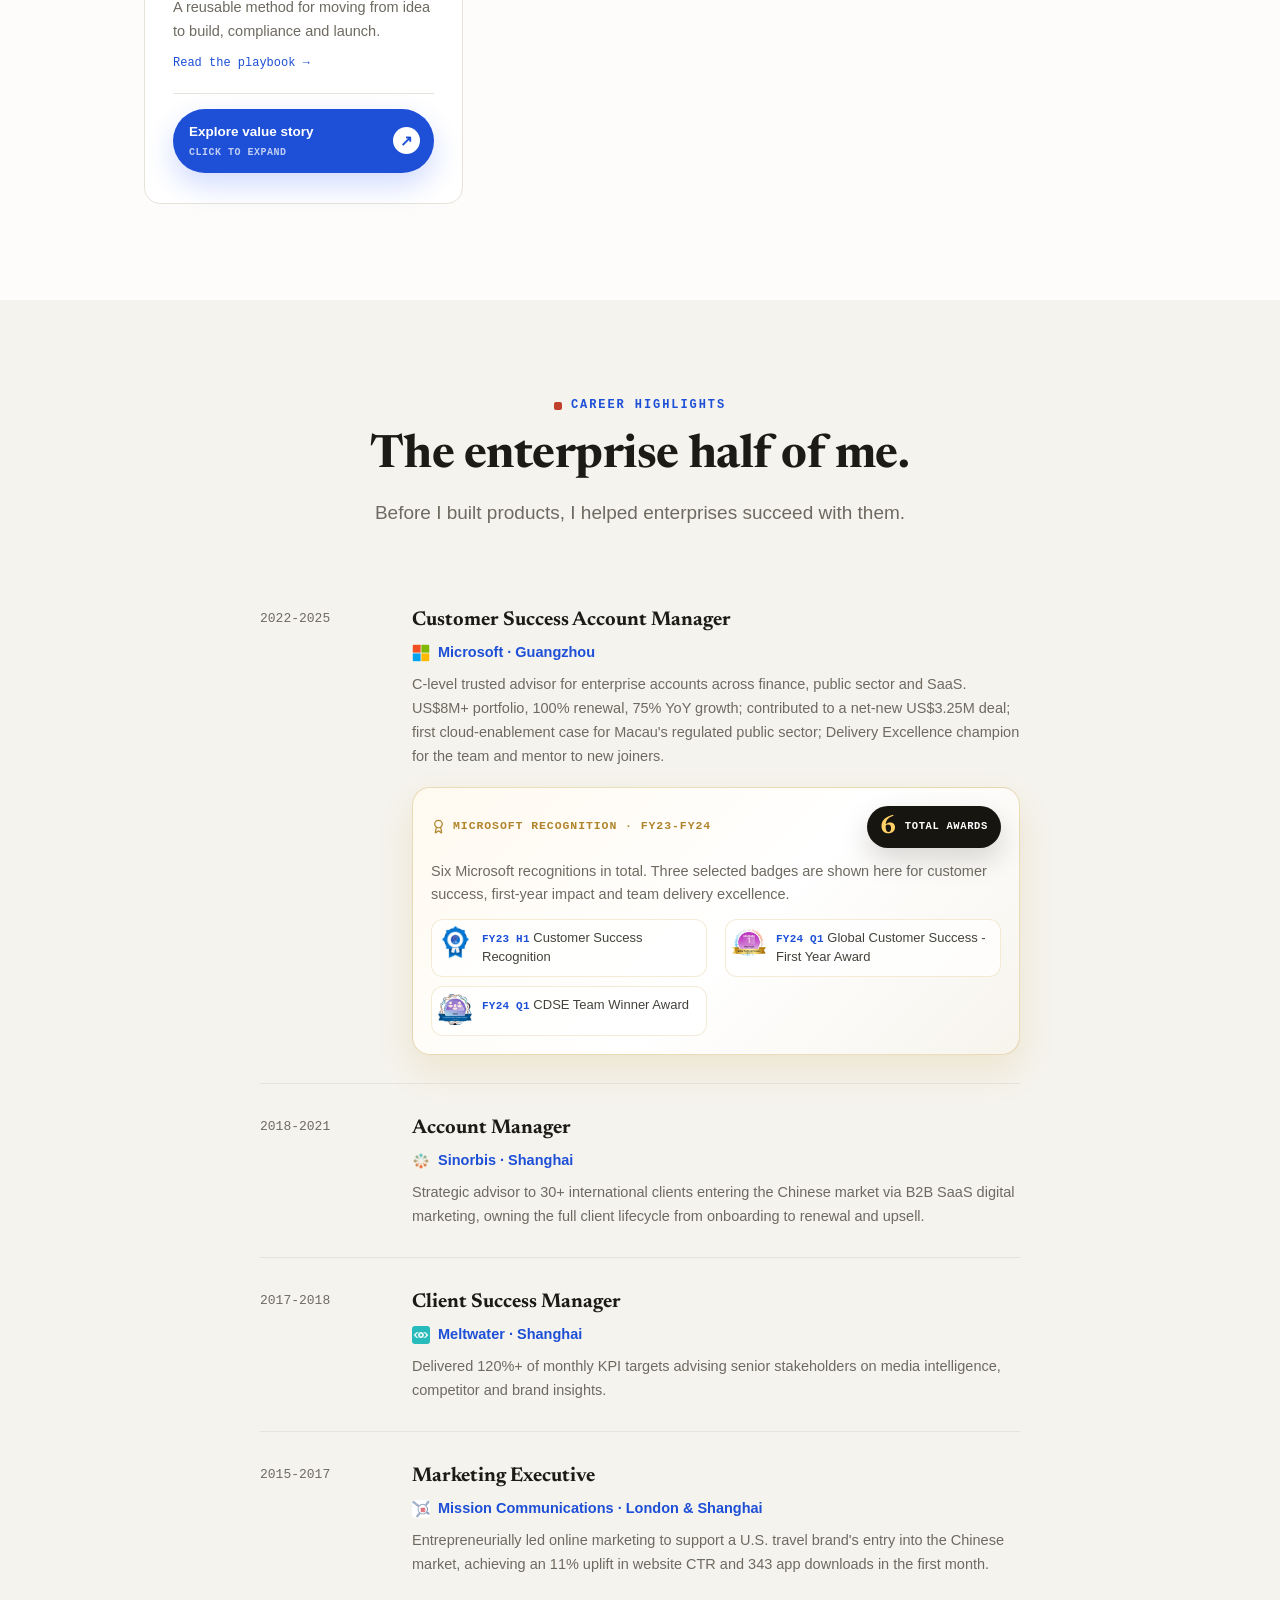
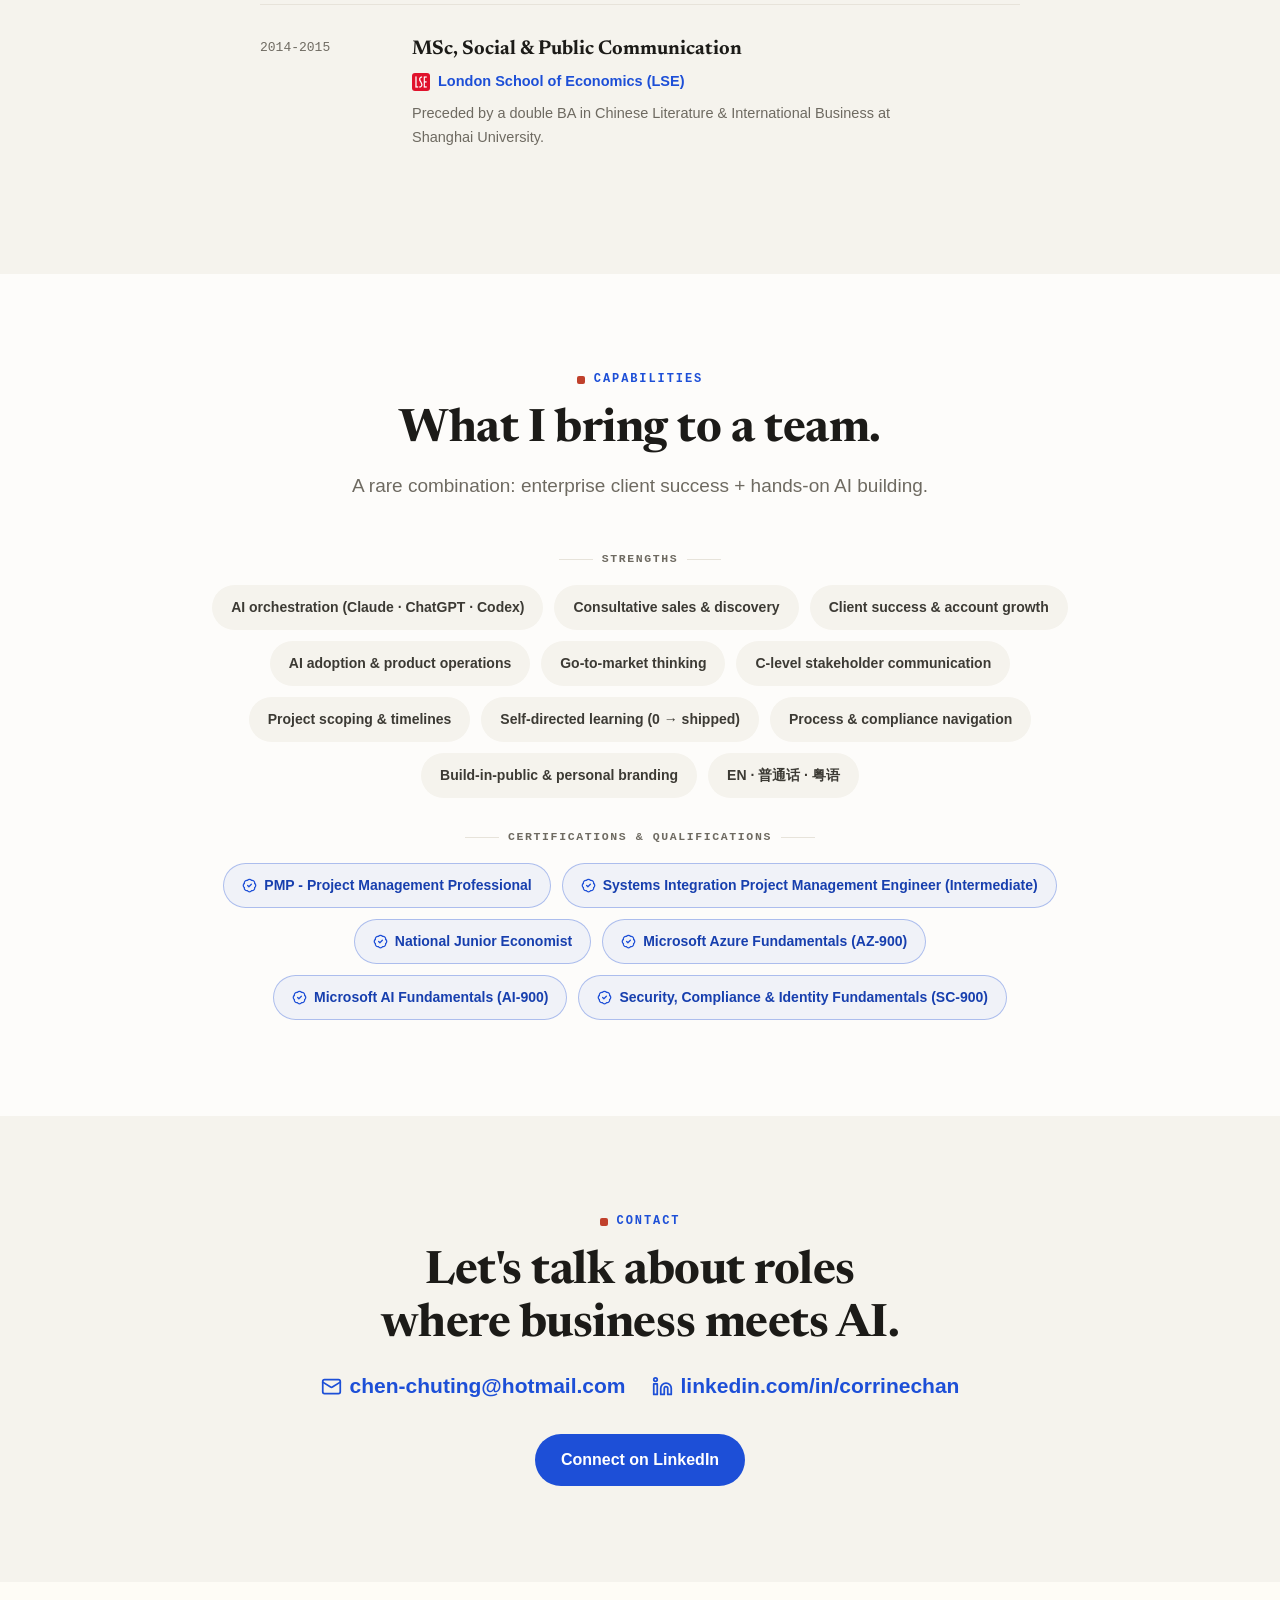
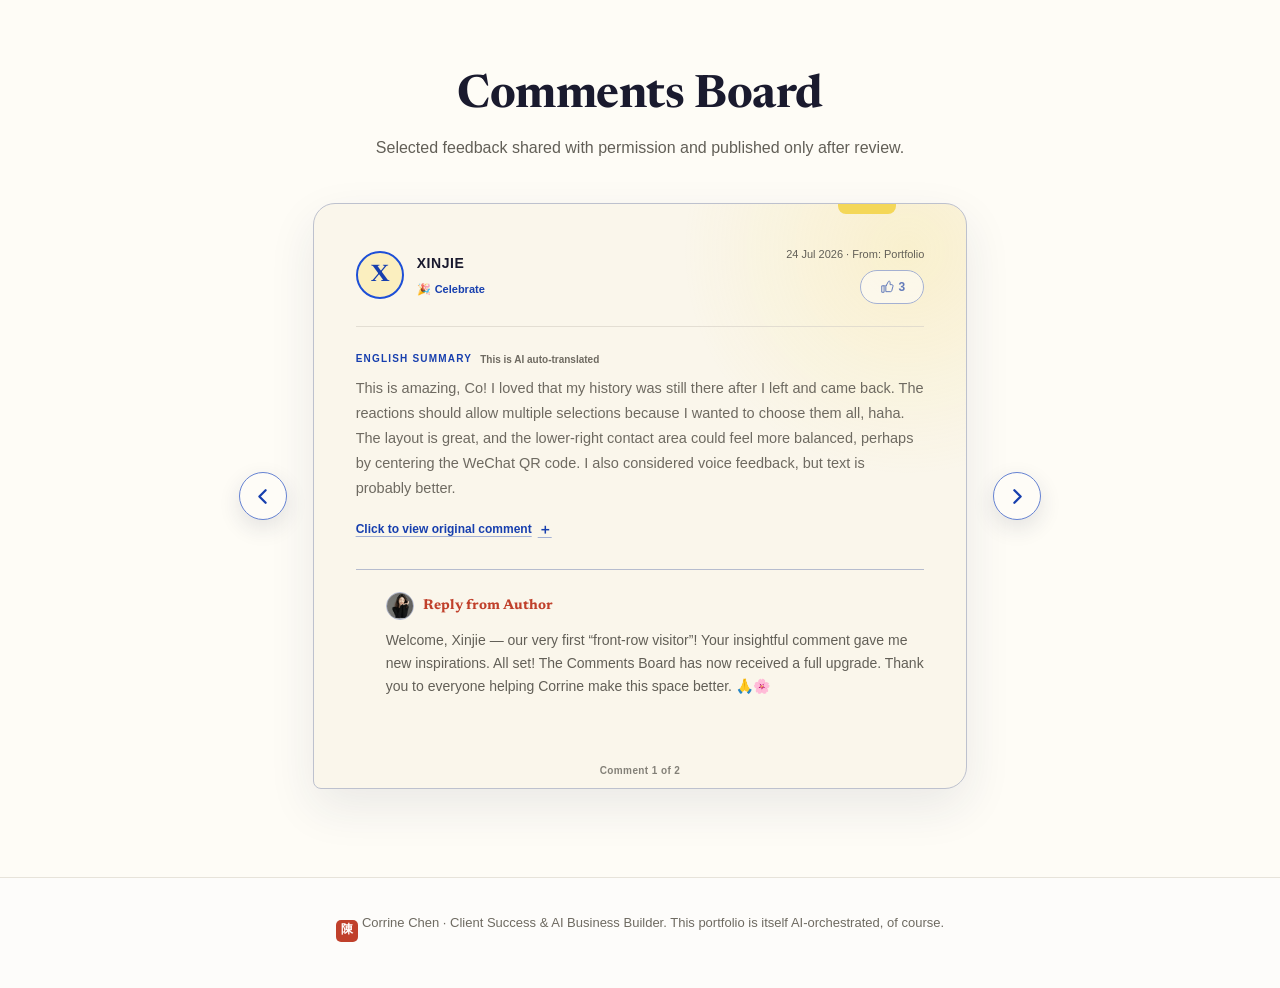
==== commit 1bc0d517: "feat: link Kevin Xiaohongshu profile" ====
--- a/index.html
+++ b/index.html
@@ -49,9 +49,9 @@
 <link rel="preconnect" href="https://fonts.googleapis.com">
 <link rel="preconnect" href="https://fonts.gstatic.com" crossorigin>
 <link href="https://fonts.googleapis.com/css2?family=Newsreader:opsz,wght@6..72,400..800&display=swap" rel="stylesheet">
-<link rel="stylesheet" href="feedback-widget.css?v=20260802-comments-ratio">
-<script src="approved-comments-data.js?v=20260803-like-cache" defer></script>
-<script src="feedback-widget.js?v=20260803-like-sync" defer></script>
+<link rel="stylesheet" href="feedback-widget.css?v=20260804-kevin-link">
+<script src="approved-comments-data.js?v=20260804-kevin-link" defer></script>
+<script src="feedback-widget.js?v=20260804-kevin-link" defer></script>
 <title>Corrine Chen · Client Success & AI Business Builder</title>
 <style>
   :root{
--- a/feedback-widget.css
+++ b/feedback-widget.css
@@ -1068,6 +1068,19 @@
   line-height: 1.65;
 }
 
+.feedback-author-reply-link {
+  color: var(--feedback-blue-strong);
+  font-weight: 700;
+  text-decoration: underline;
+  text-decoration-thickness: 1px;
+  text-underline-offset: 3px;
+}
+
+.feedback-author-reply-link:hover,
+.feedback-author-reply-link:focus-visible {
+  color: var(--feedback-red);
+}
+
 .feedback-author-reply[data-placeholder="true"]::after {
   display: inline-block;
   margin-top: 8px;
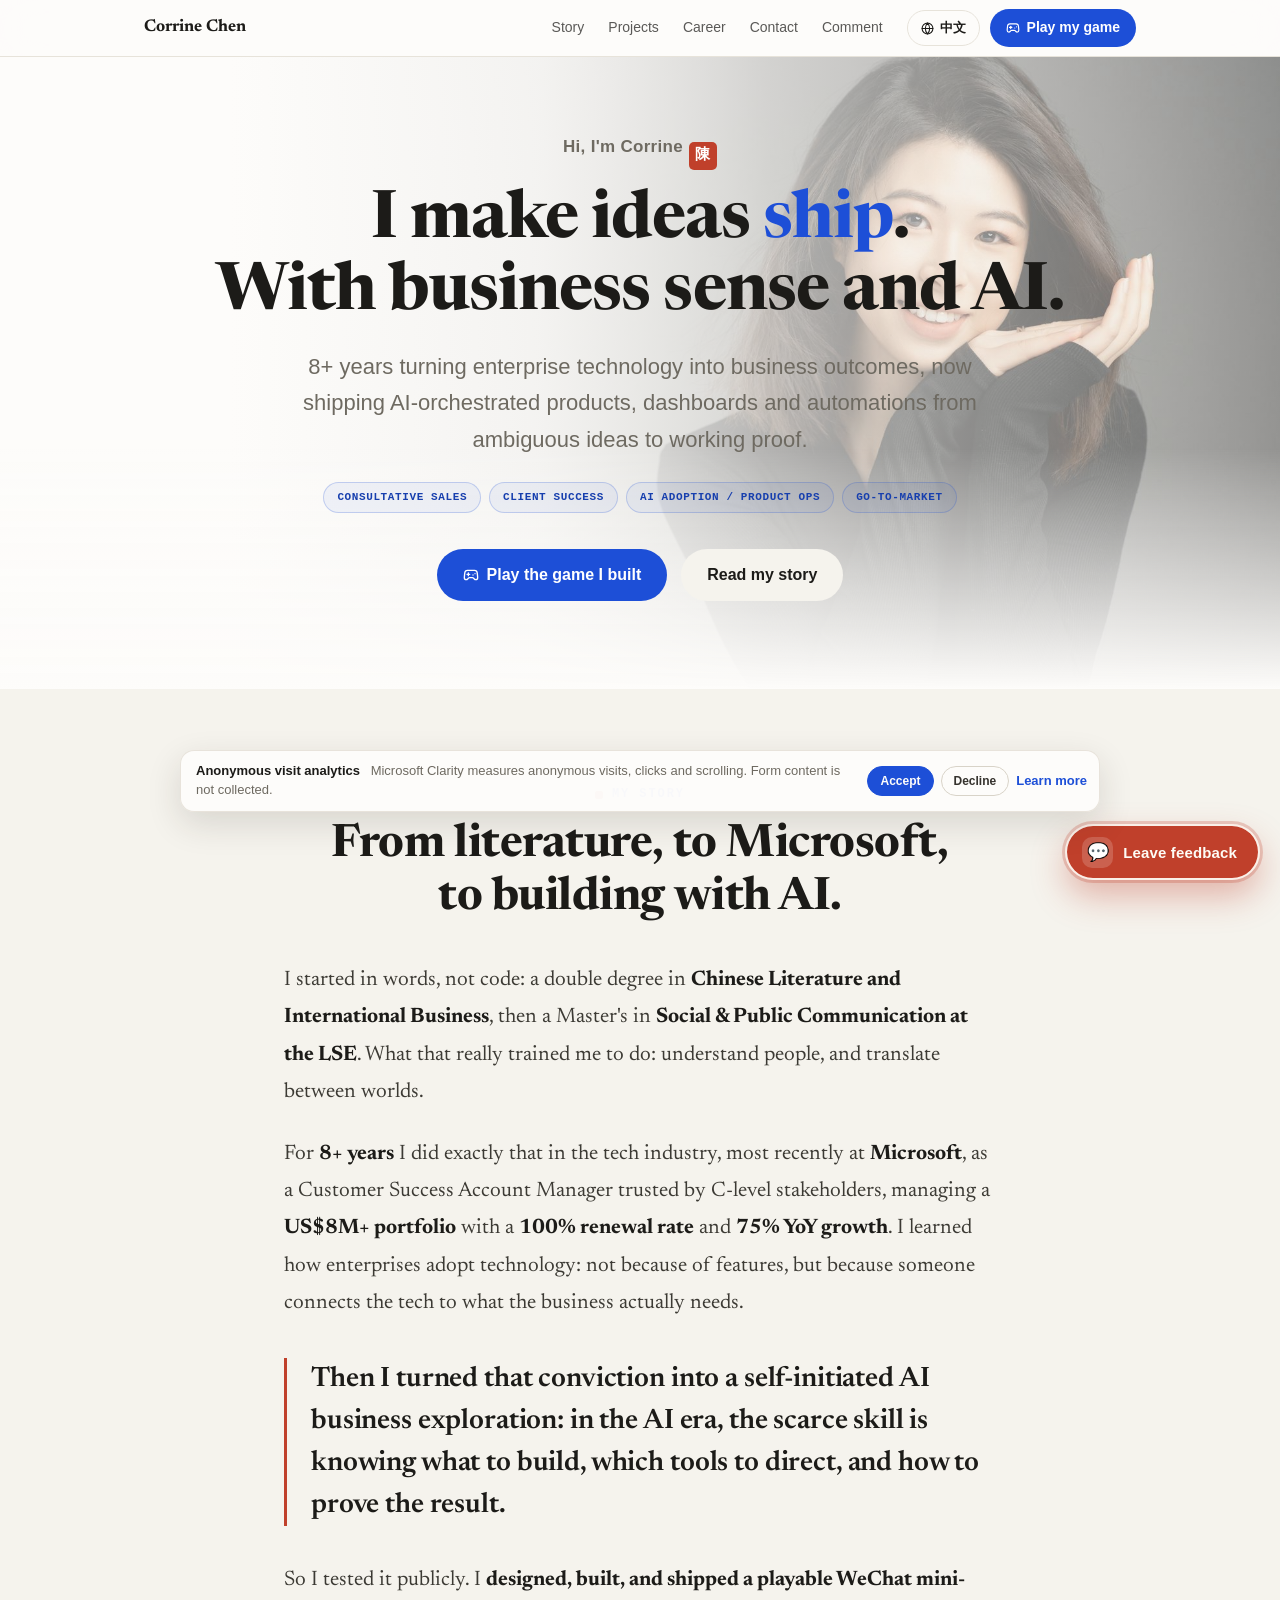
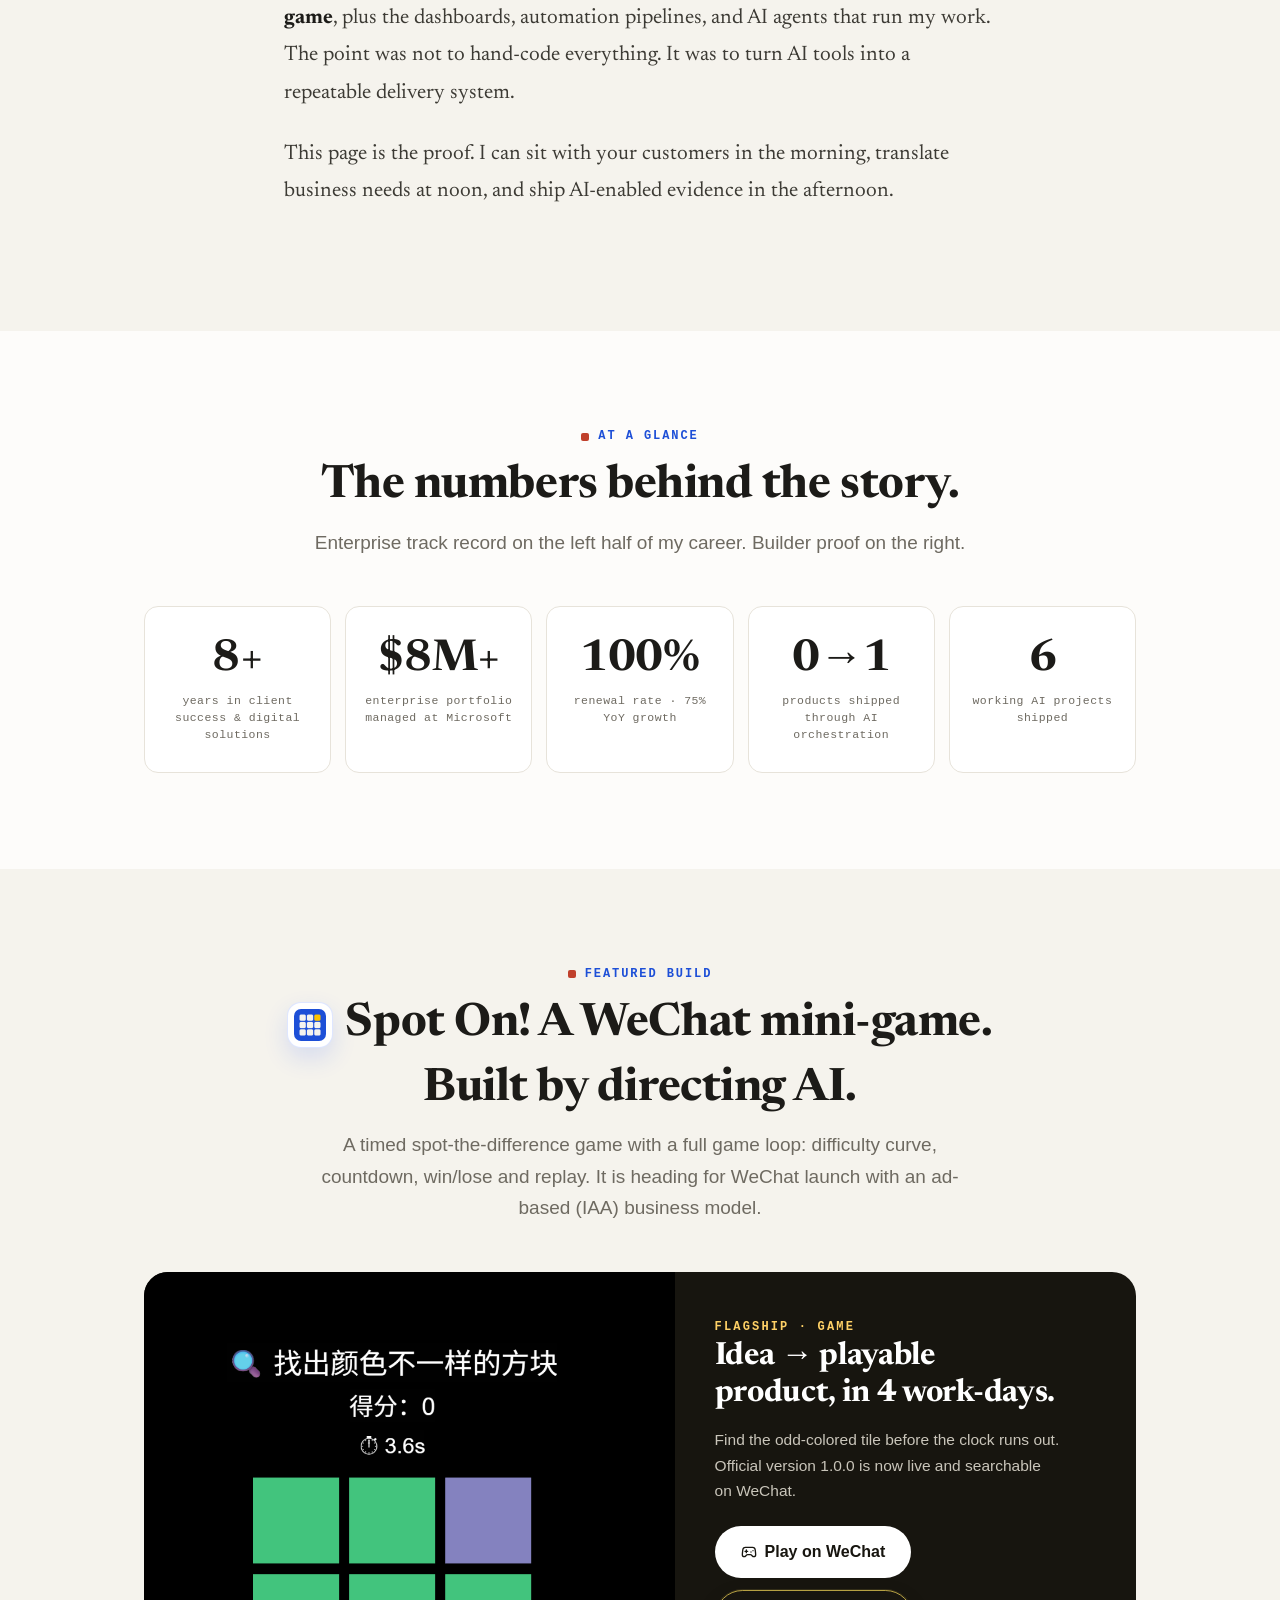
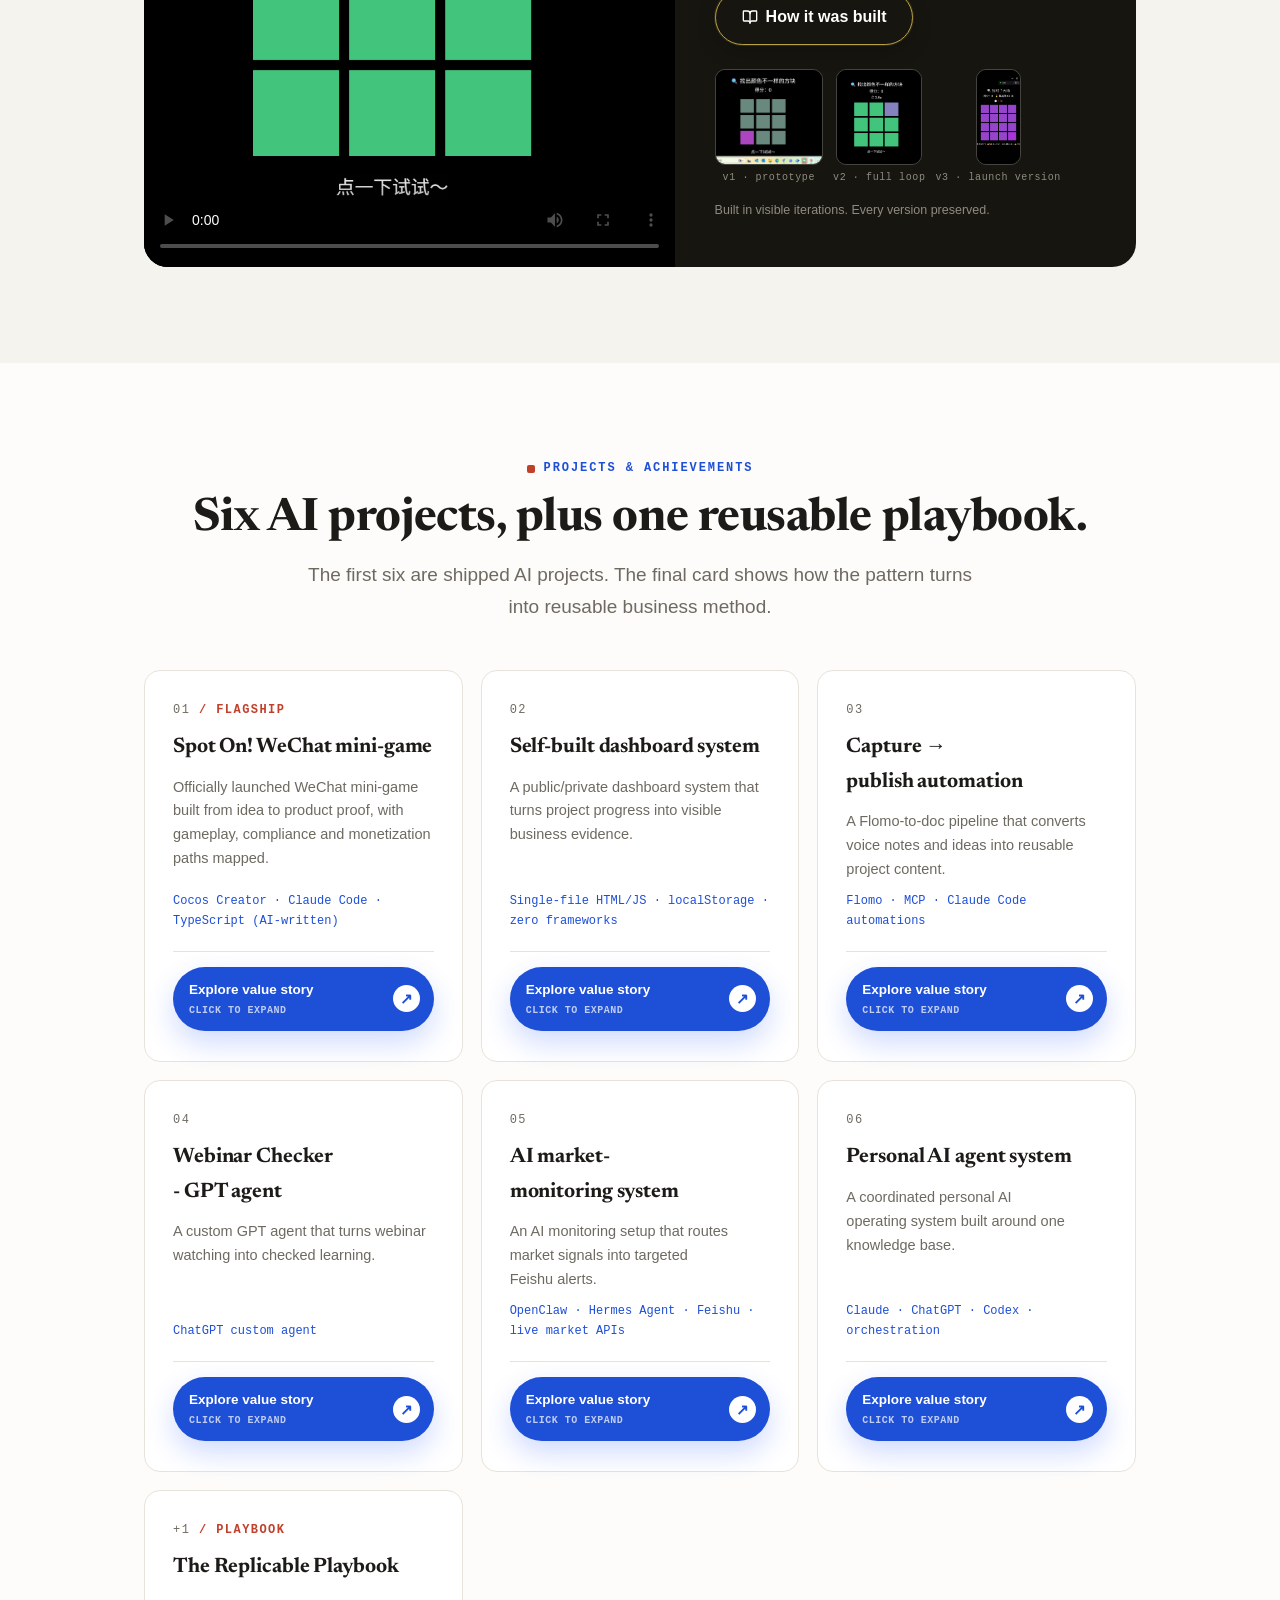
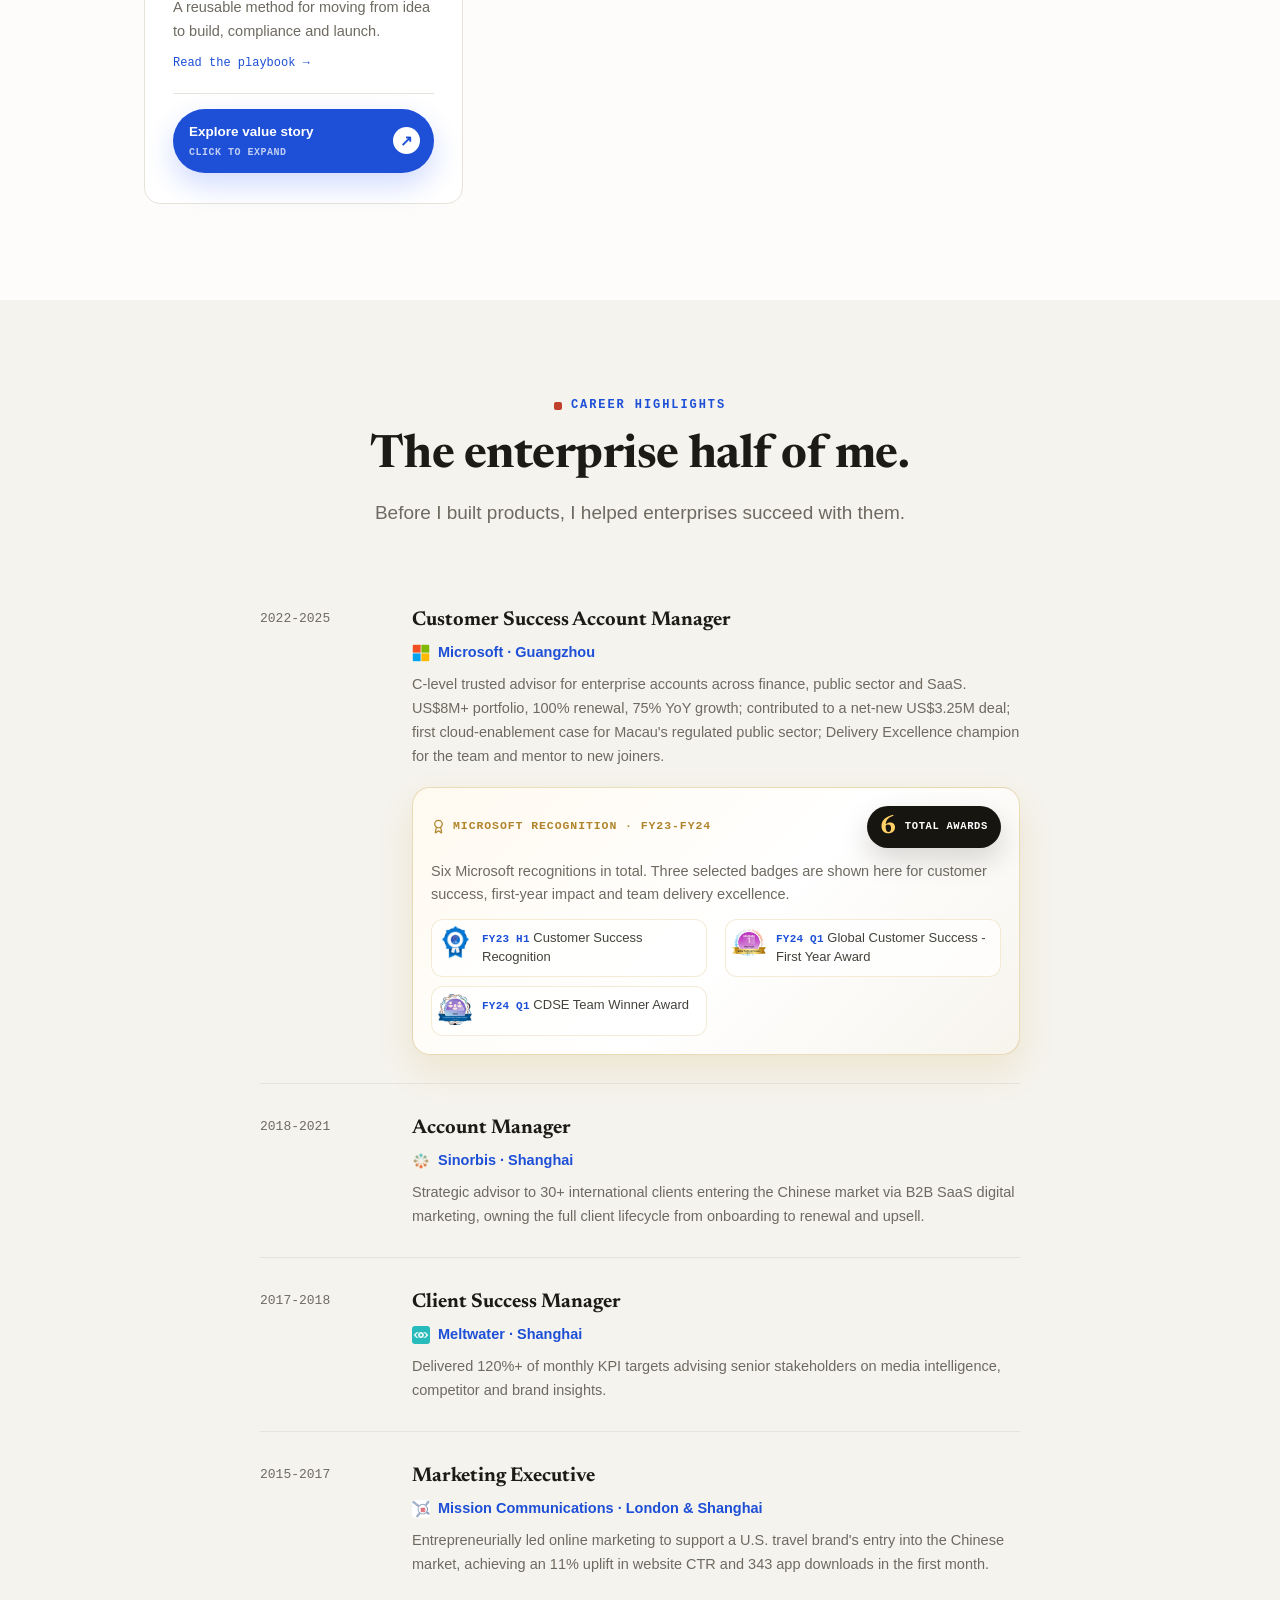
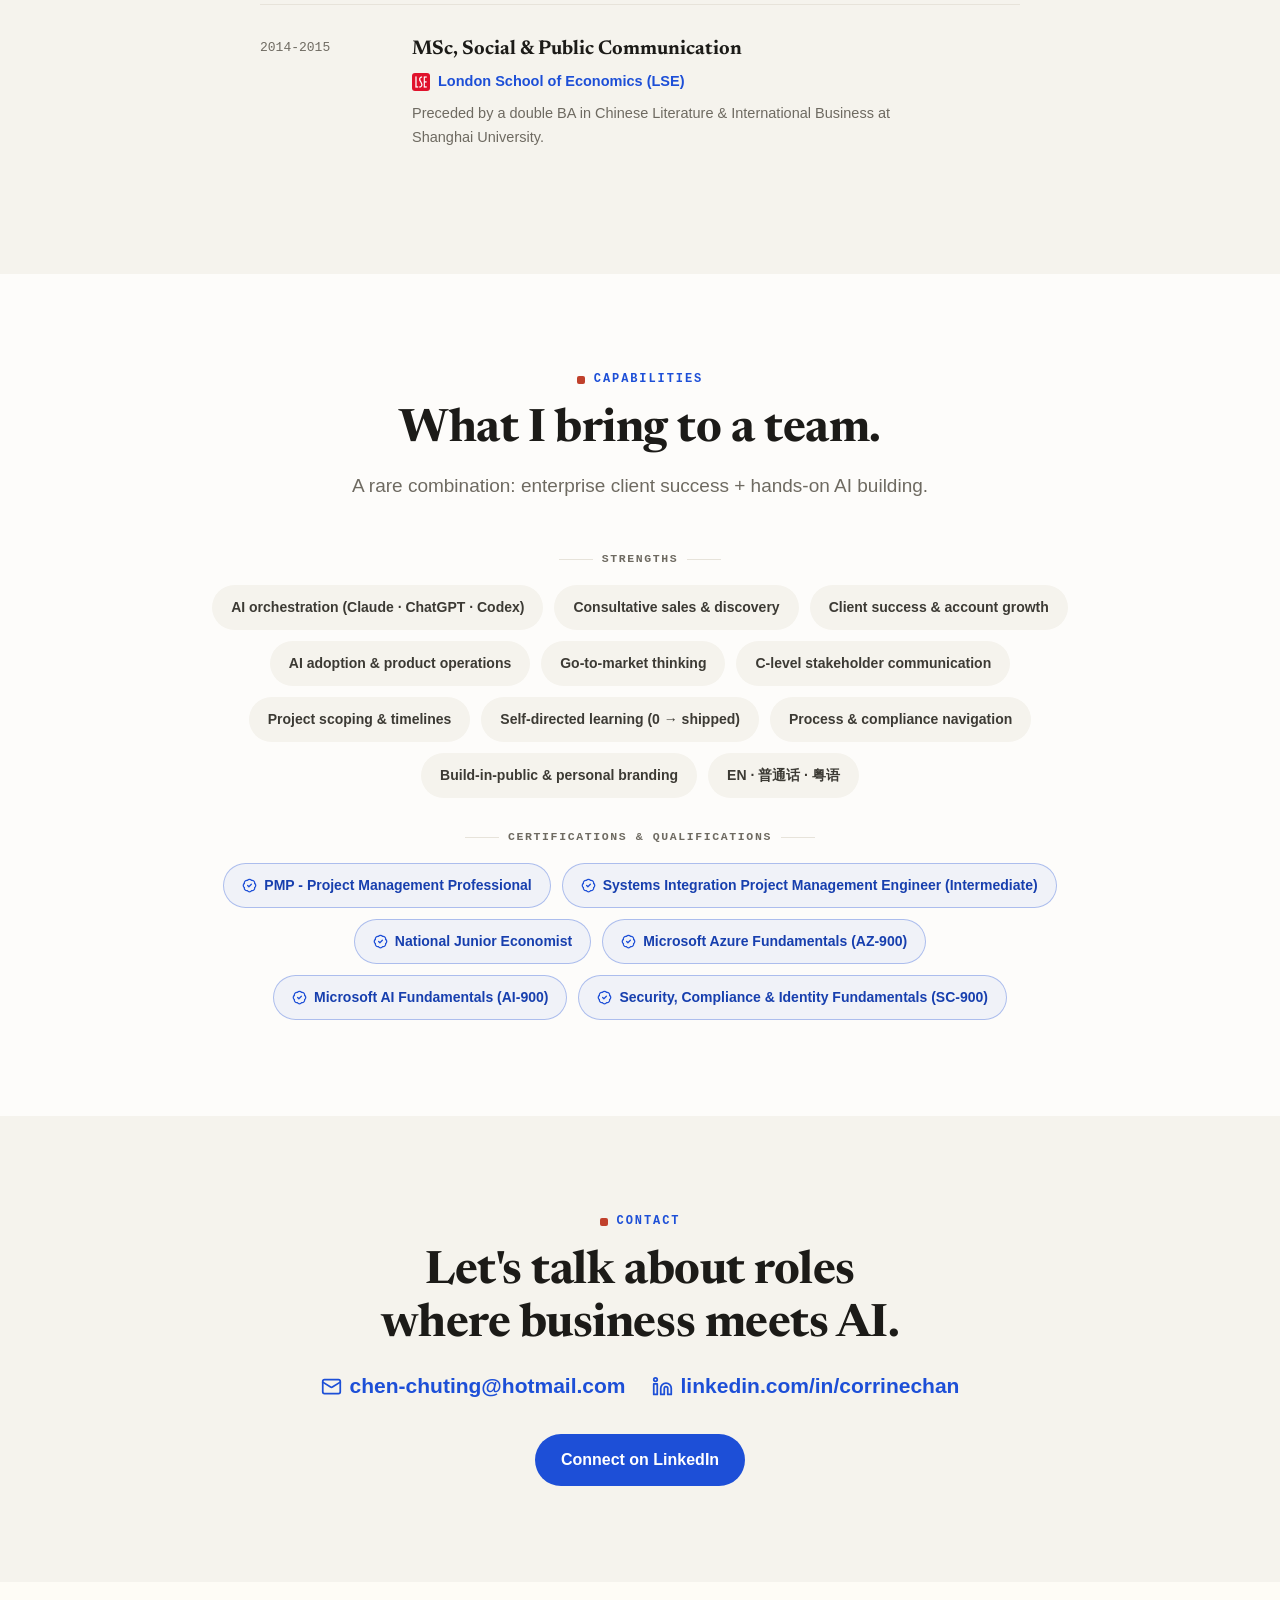
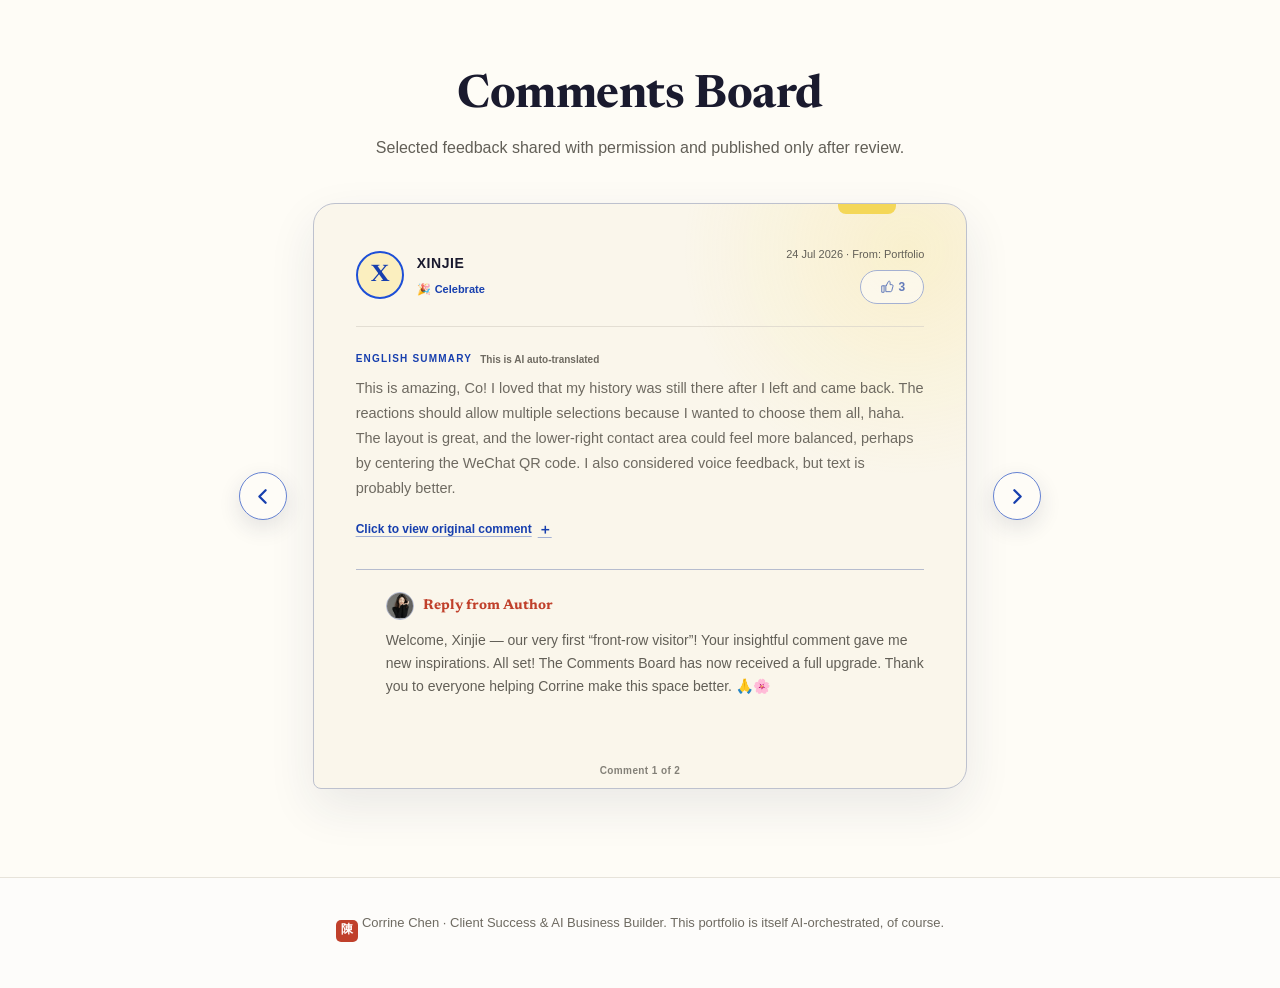
==== commit b4524a3e: "feat: publish official SpotOn launch experience" ====
--- a/index.html
+++ b/index.html
@@ -280,7 +280,7 @@
       <a class="sec" href="#comment">Comment</a>
       <span class="actions">
         <a class="lang" href="index.zh.html" title="切换到中文" aria-label="切换到中文"><svg class="ic" viewBox="0 0 24 24" aria-hidden="true"><circle cx="12" cy="12" r="10"/><path d="M12 2a14.5 14.5 0 0 0 0 20 14.5 14.5 0 0 0 0-20"/><path d="M2 12h20"/></svg><span class="lang-full">中文</span><span class="lang-short" aria-hidden="true">中</span></a>
-        <a class="cta" href="play/index.html" target="_blank" rel="noopener"><svg class="ic" viewBox="0 0 24 24"><line x1="6" x2="10" y1="11" y2="11"/><line x1="8" x2="8" y1="9" y2="13"/><line x1="15" x2="15.01" y1="12" y2="12"/><line x1="18" x2="18.01" y1="10" y2="10"/><path d="M17.32 5H6.68a4 4 0 0 0-3.978 3.59c-.006.052-.01.101-.017.152C2.604 9.416 2 14.456 2 16a3 3 0 0 0 3 3c1 0 1.5-.5 2-1l1.414-1.414A2 2 0 0 1 9.828 16h4.344a2 2 0 0 1 1.414.586L17 18c.5.5 1 1 2 1a3 3 0 0 0 3-3c0-1.545-.604-6.584-.685-7.258-.007-.05-.011-.1-.017-.151A4 4 0 0 0 17.32 5z"/></svg>Play my game</a>
+        <a class="cta" href="play-official.html?lang=en"><svg class="ic" viewBox="0 0 24 24"><line x1="6" x2="10" y1="11" y2="11"/><line x1="8" x2="8" y1="9" y2="13"/><line x1="15" x2="15.01" y1="12" y2="12"/><line x1="18" x2="18.01" y1="10" y2="10"/><path d="M17.32 5H6.68a4 4 0 0 0-3.978 3.59c-.006.052-.01.101-.017.152C2.604 9.416 2 14.456 2 16a3 3 0 0 0 3 3c1 0 1.5-.5 2-1l1.414-1.414A2 2 0 0 1 9.828 16h4.344a2 2 0 0 1 1.414.586L17 18c.5.5 1 1 2 1a3 3 0 0 0 3-3c0-1.545-.604-6.584-.685-7.258-.007-.05-.011-.1-.017-.151A4 4 0 0 0 17.32 5z"/></svg>Play my game</a>
       </span>
     </div>
   </div>
@@ -309,7 +309,7 @@
       <span>Go-to-Market</span>
     </div>
     <div class="cta-row">
-      <a class="btn solid" href="play/index.html" target="_blank" rel="noopener"><svg class="ic" viewBox="0 0 24 24"><line x1="6" x2="10" y1="11" y2="11"/><line x1="8" x2="8" y1="9" y2="13"/><line x1="15" x2="15.01" y1="12" y2="12"/><line x1="18" x2="18.01" y1="10" y2="10"/><path d="M17.32 5H6.68a4 4 0 0 0-3.978 3.59c-.006.052-.01.101-.017.152C2.604 9.416 2 14.456 2 16a3 3 0 0 0 3 3c1 0 1.5-.5 2-1l1.414-1.414A2 2 0 0 1 9.828 16h4.344a2 2 0 0 1 1.414.586L17 18c.5.5 1 1 2 1a3 3 0 0 0 3-3c0-1.545-.604-6.584-.685-7.258-.007-.05-.011-.1-.017-.151A4 4 0 0 0 17.32 5z"/></svg>Play the game I built</a>
+      <a class="btn solid" href="play-official.html?lang=en"><svg class="ic" viewBox="0 0 24 24"><line x1="6" x2="10" y1="11" y2="11"/><line x1="8" x2="8" y1="9" y2="13"/><line x1="15" x2="15.01" y1="12" y2="12"/><line x1="18" x2="18.01" y1="10" y2="10"/><path d="M17.32 5H6.68a4 4 0 0 0-3.978 3.59c-.006.052-.01.101-.017.152C2.604 9.416 2 14.456 2 16a3 3 0 0 0 3 3c1 0 1.5-.5 2-1l1.414-1.414A2 2 0 0 1 9.828 16h4.344a2 2 0 0 1 1.414.586L17 18c.5.5 1 1 2 1a3 3 0 0 0 3-3c0-1.545-.604-6.584-.685-7.258-.007-.05-.011-.1-.017-.151A4 4 0 0 0 17.32 5z"/></svg>Play the game I built</a>
       <a class="btn soft" href="#story">Read my story</a>
     </div>
   </div>
@@ -365,9 +365,9 @@
             <h3>Idea → playable product, in 4 work-days.</h3>
           </div>
         </div>
-        <p>Find the odd-colored tile before the clock runs out. Levels get harder, the timer gets shorter. Responsive across phone, tablet and desktop.</p>
+        <p>Find the odd-colored tile before the clock runs out. Official version 1.0.0 is now live and searchable on WeChat.</p>
         <div class="btns">
-          <a class="btn solid" href="play/index.html" target="_blank" rel="noopener"><svg class="ic" viewBox="0 0 24 24"><line x1="6" x2="10" y1="11" y2="11"/><line x1="8" x2="8" y1="9" y2="13"/><line x1="15" x2="15.01" y1="12" y2="12"/><line x1="18" x2="18.01" y1="10" y2="10"/><path d="M17.32 5H6.68a4 4 0 0 0-3.978 3.59c-.006.052-.01.101-.017.152C2.604 9.416 2 14.456 2 16a3 3 0 0 0 3 3c1 0 1.5-.5 2-1l1.414-1.414A2 2 0 0 1 9.828 16h4.344a2 2 0 0 1 1.414.586L17 18c.5.5 1 1 2 1a3 3 0 0 0 3-3c0-1.545-.604-6.584-.685-7.258-.007-.05-.011-.1-.017-.151A4 4 0 0 0 17.32 5z"/></svg>Play it now</a>
+          <a class="btn solid" href="play-official.html?lang=en"><svg class="ic" viewBox="0 0 24 24"><line x1="6" x2="10" y1="11" y2="11"/><line x1="8" x2="8" y1="9" y2="13"/><line x1="15" x2="15.01" y1="12" y2="12"/><line x1="18" x2="18.01" y1="10" y2="10"/><path d="M17.32 5H6.68a4 4 0 0 0-3.978 3.59c-.006.052-.01.101-.017.152C2.604 9.416 2 14.456 2 16a3 3 0 0 0 3 3c1 0 1.5-.5 2-1l1.414-1.414A2 2 0 0 1 9.828 16h4.344a2 2 0 0 1 1.414.586L17 18c.5.5 1 1 2 1a3 3 0 0 0 3-3c0-1.545-.604-6.584-.685-7.258-.007-.05-.011-.1-.017-.151A4 4 0 0 0 17.32 5z"/></svg>Play on WeChat</a>
           <a class="btn line" href="dashboard.en.html" target="_blank" rel="noopener"><svg class="ic" viewBox="0 0 24 24"><path d="M12 7v14"/><path d="M3 18a1 1 0 0 1-1-1V4a1 1 0 0 1 1-1h5a4 4 0 0 1 4 4 4 4 0 0 1 4-4h5a1 1 0 0 1 1 1v13a1 1 0 0 1-1 1h-6a3 3 0 0 0-3 3 3 3 0 0 0-3-3z"/></svg>How it was built</a>
         </div>
         <div class="mini">
@@ -391,7 +391,7 @@
       <div class="cardp">
         <div class="num">01 <span class="tag">/ FLAGSHIP</span></div>
         <h3>Spot On! WeChat mini-game</h3>
-        <p>Playable WeChat mini-game built from idea to product proof, with gameplay, compliance and monetization paths mapped.</p>
+        <p>Officially launched WeChat mini-game built from idea to product proof, with gameplay, compliance and monetization paths mapped.</p>
         <div class="meta">Cocos Creator · Claude Code · TypeScript (AI-written)</div>
         <details>
           <summary aria-label="Explore value story. Click to expand."><span class="cta-copy"><span>Explore value story</span><small>Click to expand</small></span></summary>
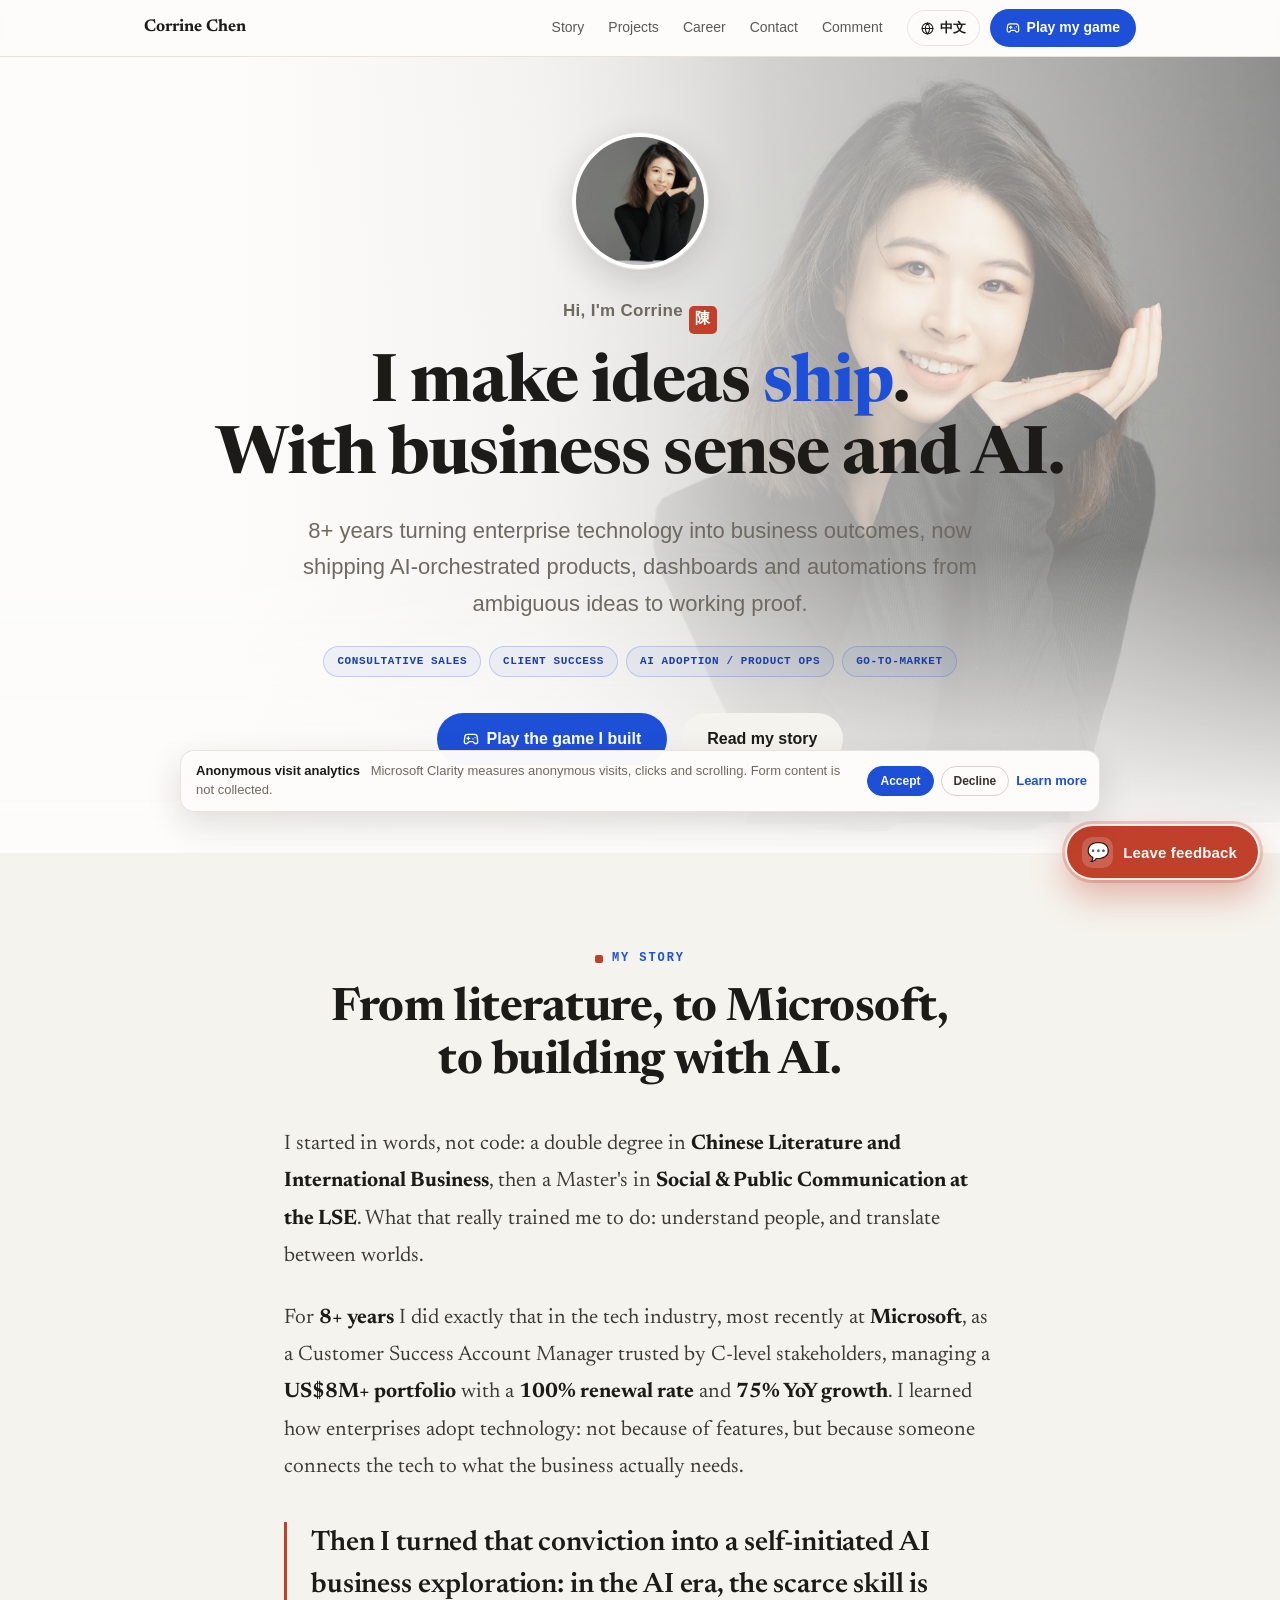
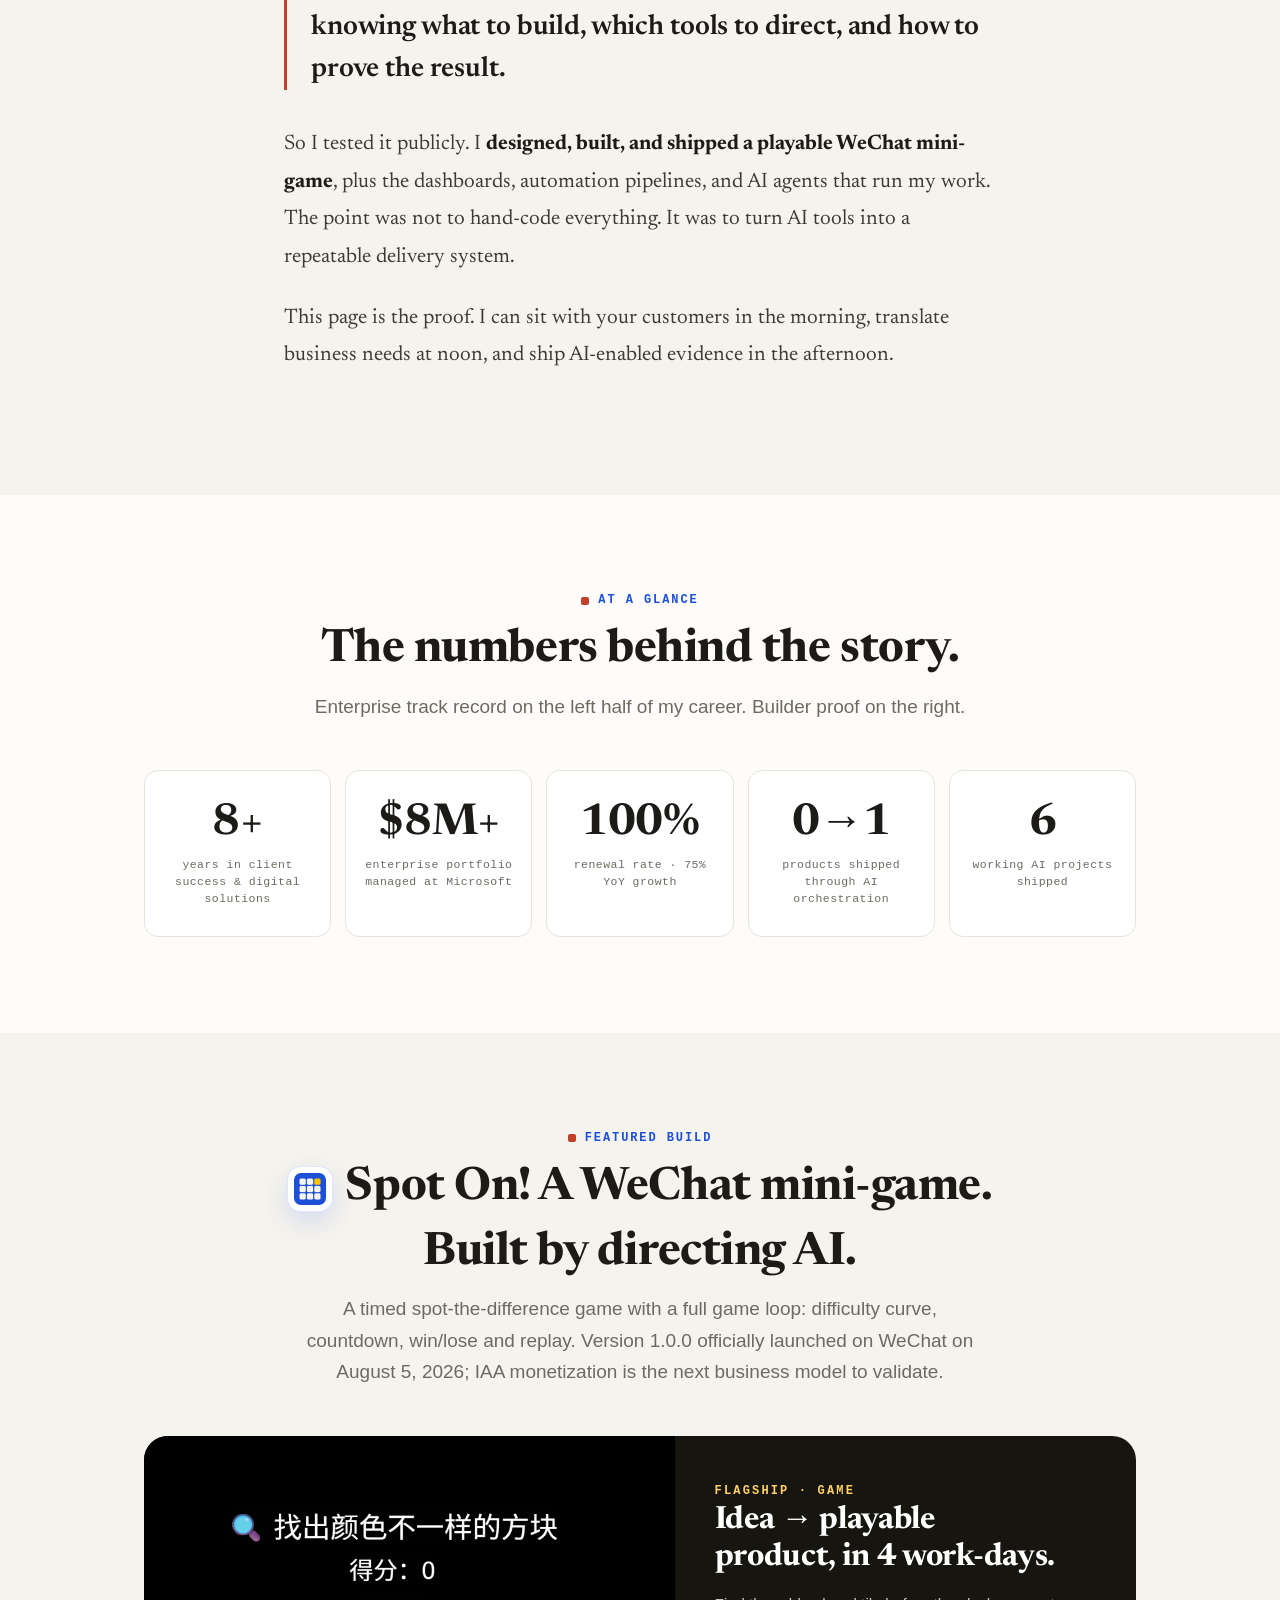
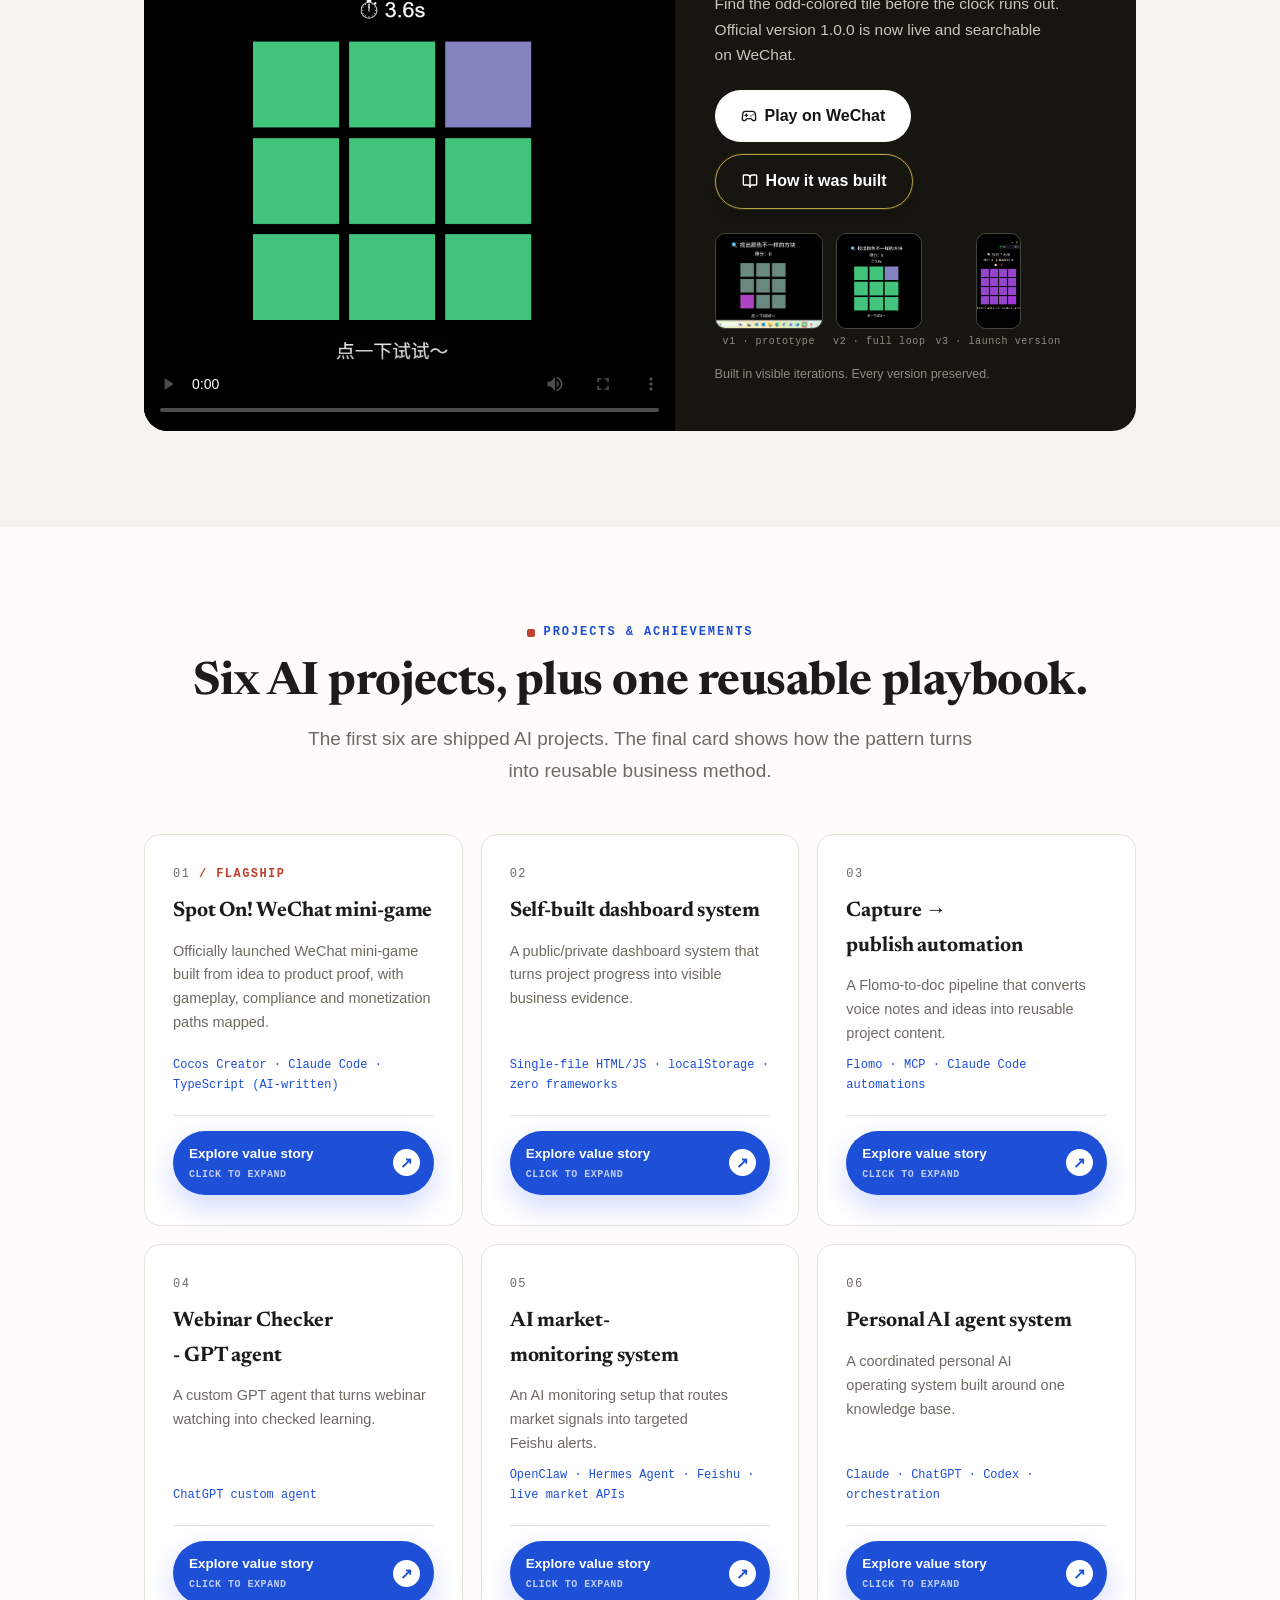
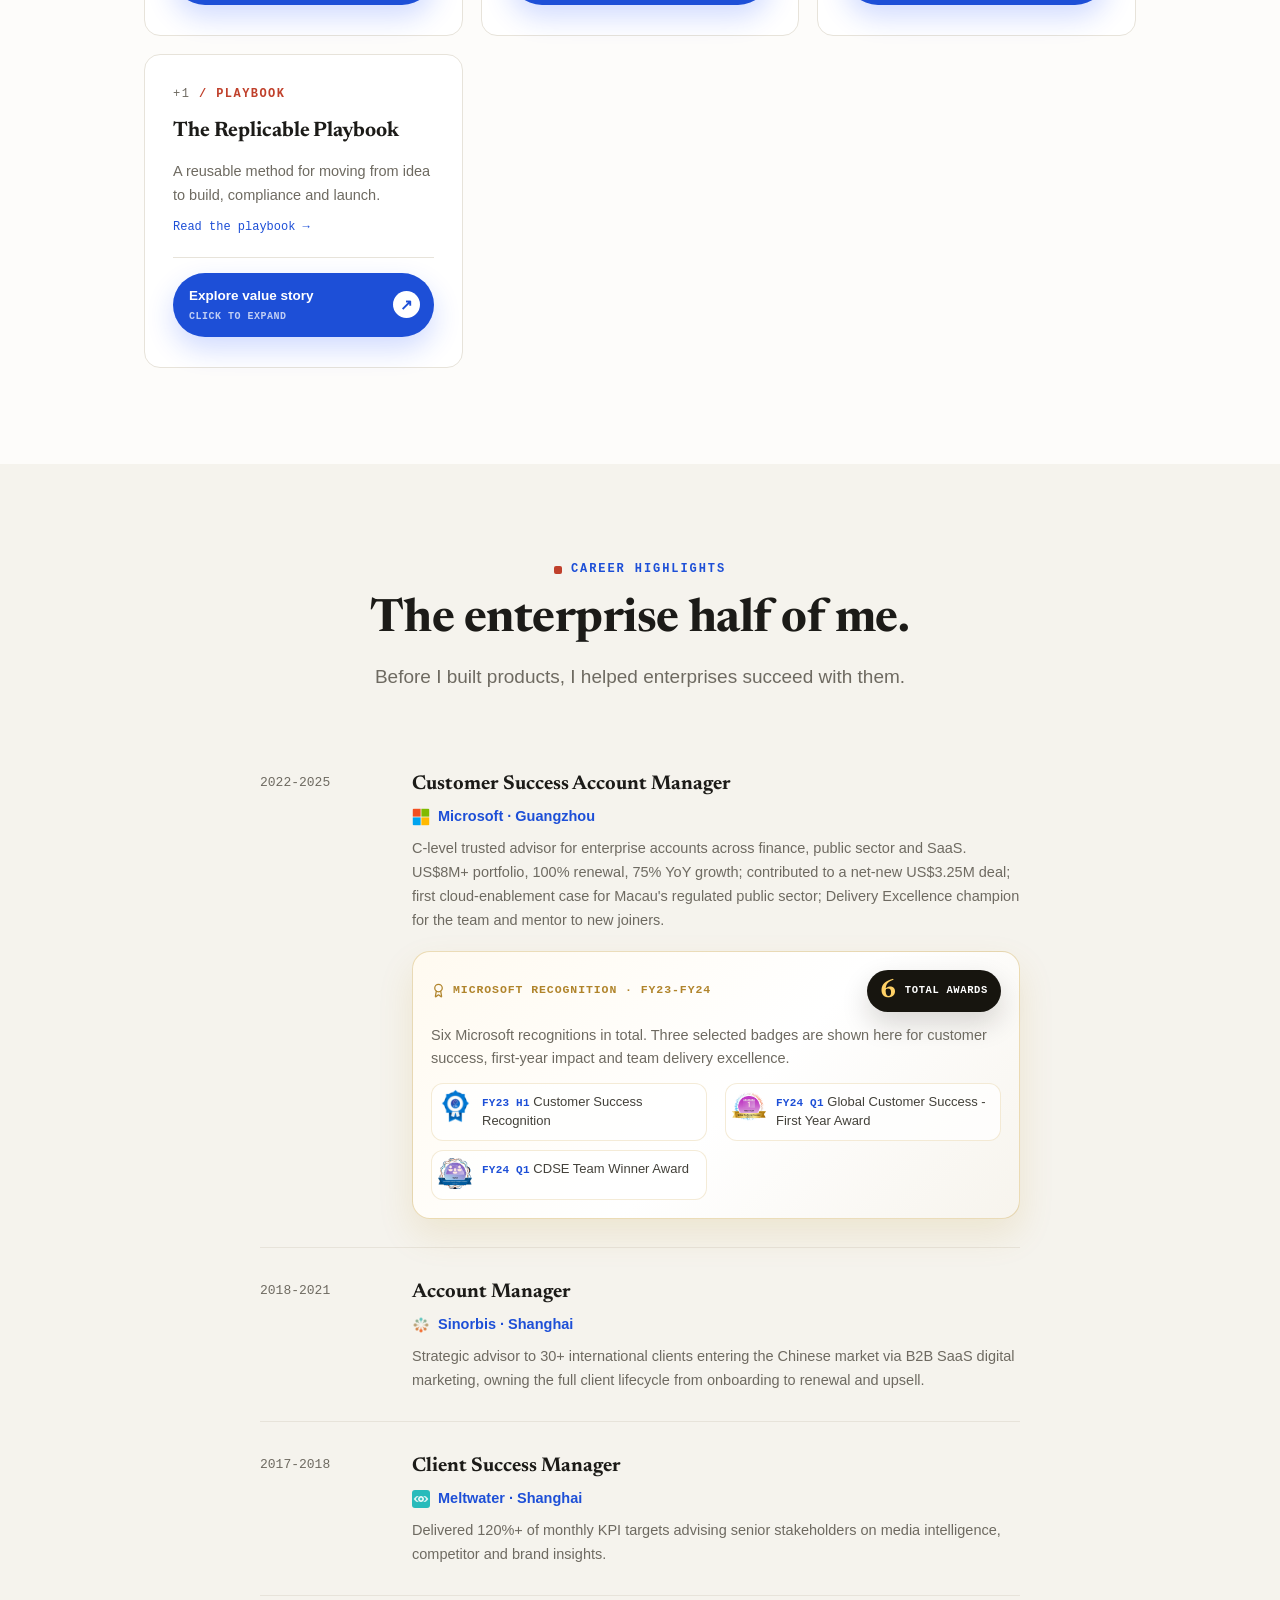
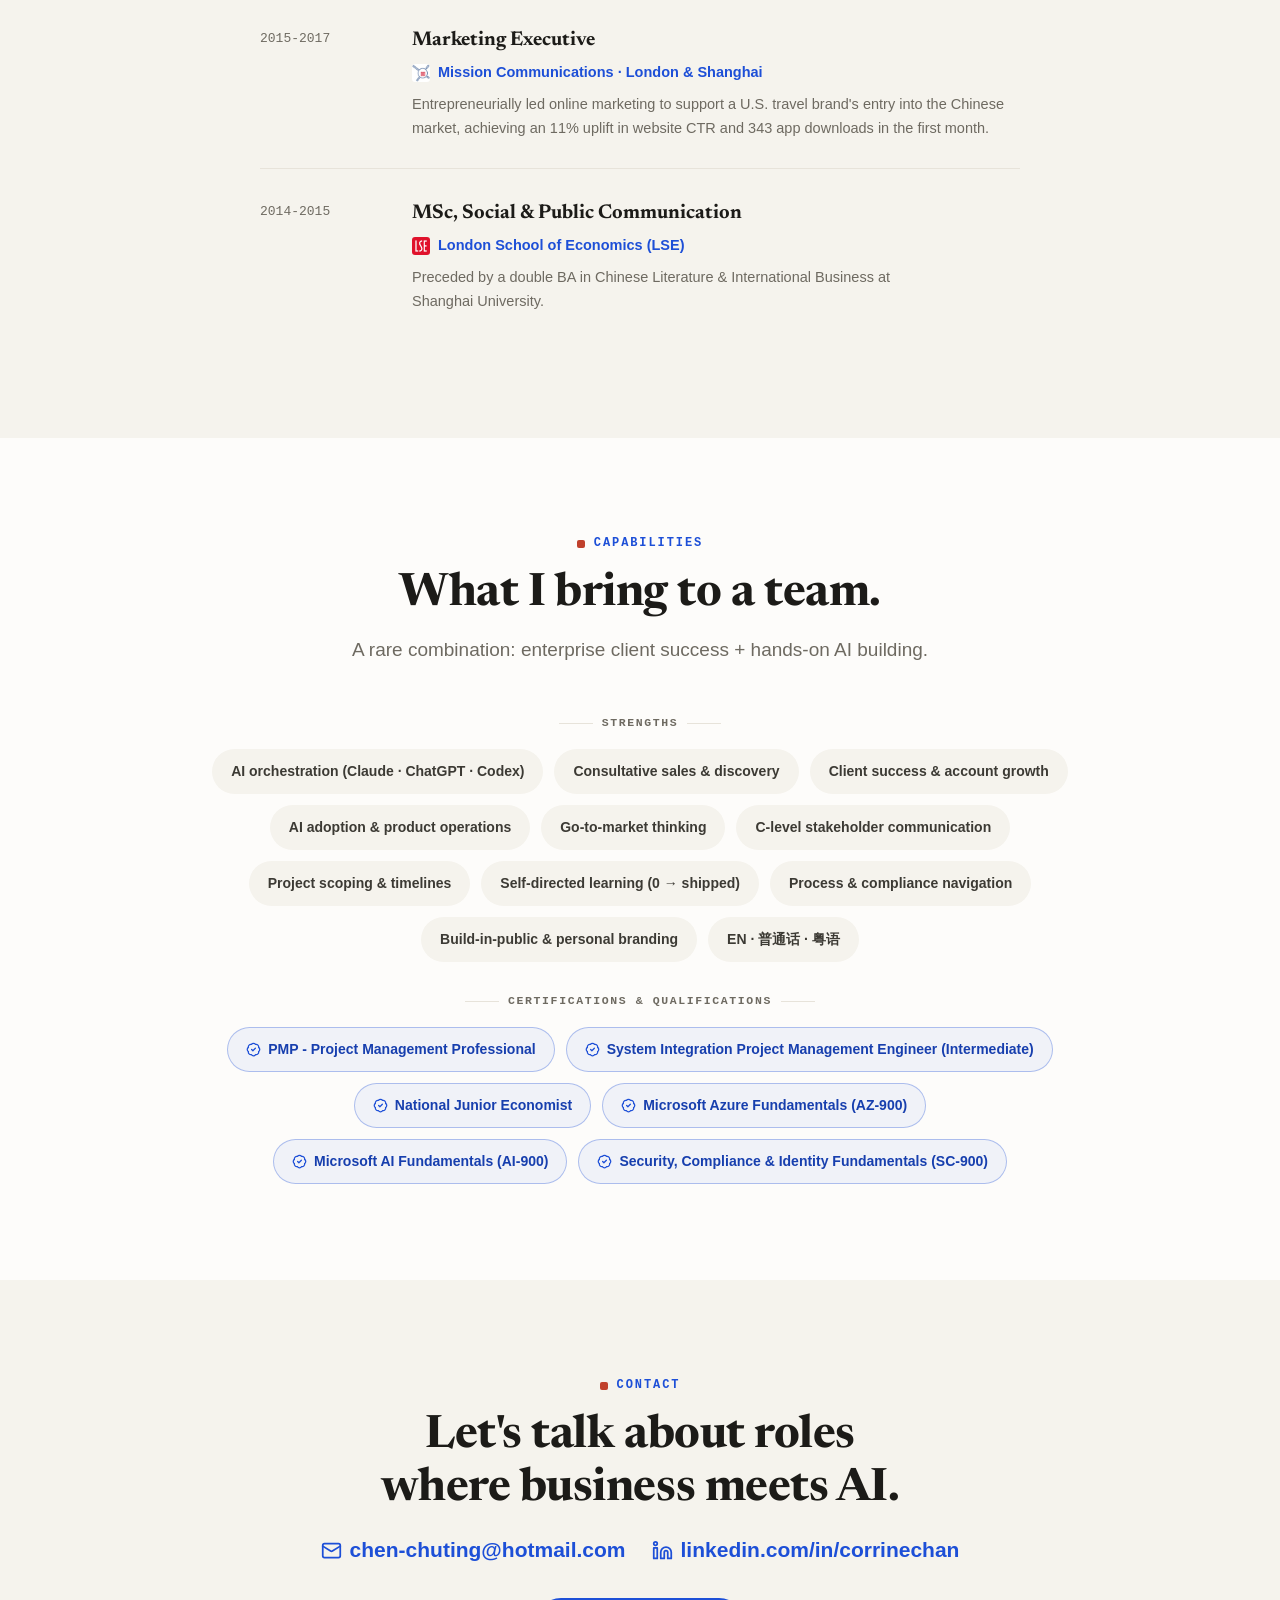
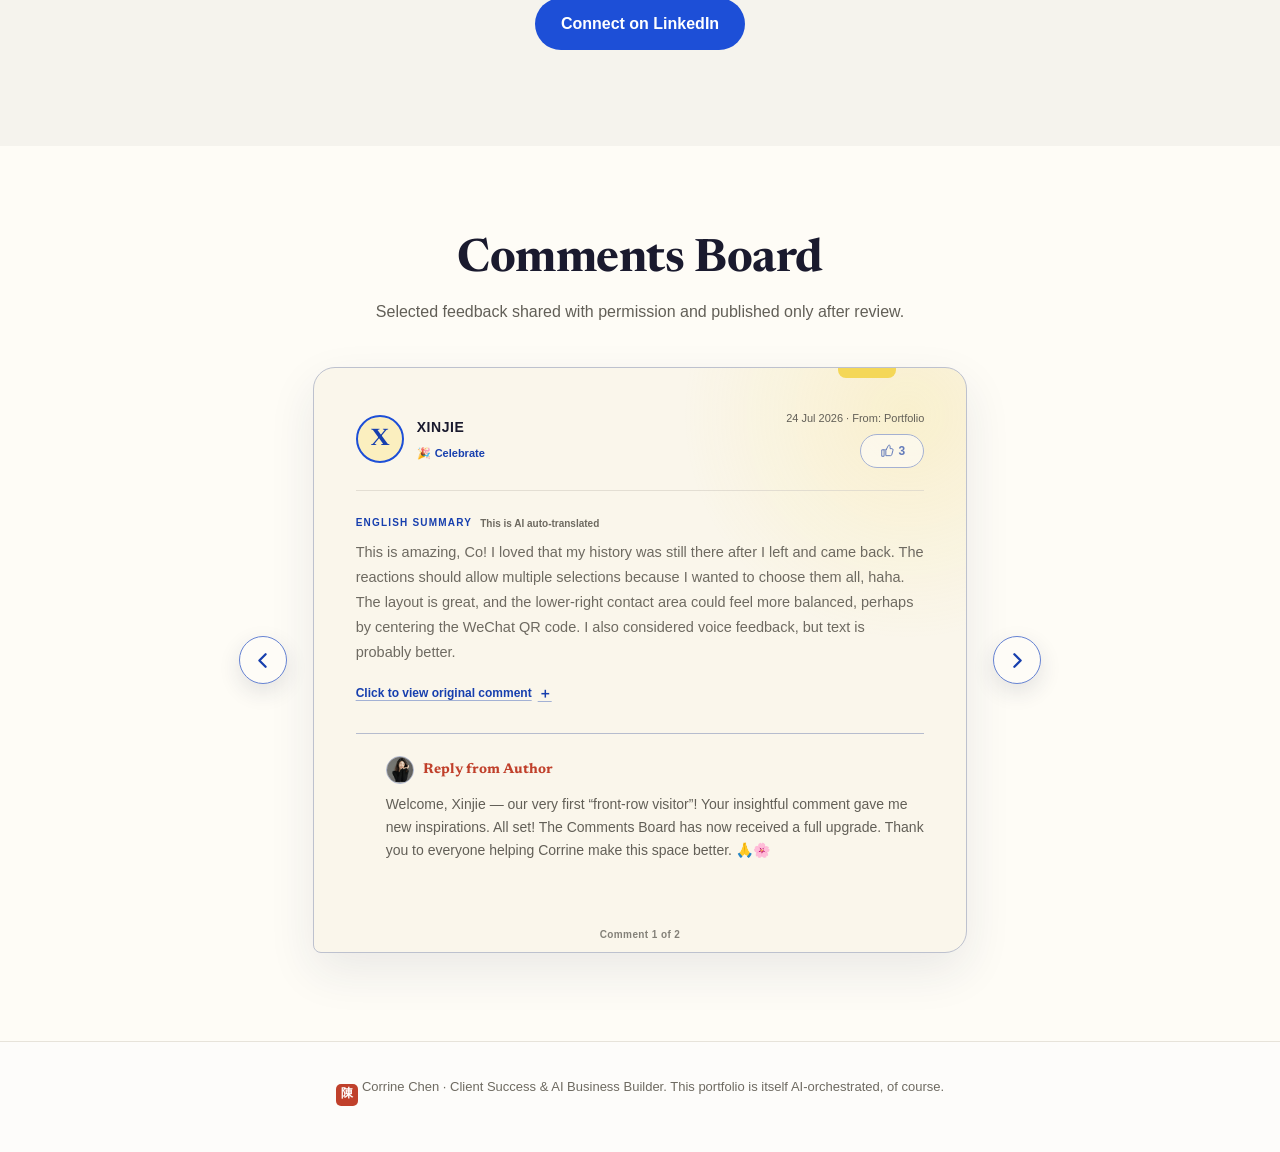
==== commit 59a62d6d: "fix: align portfolio with SpotOn launch" ====
--- a/index.html
+++ b/index.html
@@ -298,7 +298,7 @@
 <!-- HERO -->
 <header class="hero">
   <div class="wrap">
-    <img class="portrait" src="assets/corrine-headshot.jpg" alt="Corrine Chen" onerror="this.remove()">
+    <img class="portrait" src="assets/corrine-photo.jpg" alt="Corrine Chen" onerror="this.remove()">
     <div class="hello">Hi, I'm Corrine<span class="seal" title="Chen, my family name, in seal script tradition">陳</span></div>
     <h1 aria-label="I make ideas ship. With business sense and AI.">I make ideas <span class="acc">ship</span>.<br>With business sense and AI.</h1>
     <p class="sub">8+ years turning enterprise technology into business outcomes, now shipping AI-orchestrated products, dashboards and automations from ambiguous ideas to working proof.</p>
@@ -351,7 +351,7 @@
   <div class="wrap reveal">
     <div class="kicker">Featured Build</div>
     <h2 class="featured-title" aria-label="Spot On! A WeChat mini-game. Built by directing AI."><span class="title-line"><img class="title-logo" src="assets/brand/spoton-icon-B-cobalt.png" alt="" aria-hidden="true">Spot On! A WeChat mini-game.</span><br>Built by directing AI.</h2>
-    <p class="lede">A timed spot-the-difference game with a full game loop: difficulty curve, countdown, win/lose and replay. It is heading for WeChat launch with an ad-based (IAA) business model.</p>
+    <p class="lede">A timed spot-the-difference game with a full game loop: difficulty curve, countdown, win/lose and replay. Version 1.0.0 officially launched on WeChat on August 5, 2026; IAA monetization is the next business model to validate.</p>
     <div class="feature">
       <div class="media">
         <video controls poster="assets/v2-screenshot.png">
@@ -398,7 +398,7 @@
           <div class="proof-flow">
             <div><b>Problem</b>Non-technical idea needed real product proof, not a slide deck.</div>
             <div><b>My role</b>Defined the game scope, researched IAA/compliance, directed AI coding/debugging and tested iterations.</div>
-            <div><b>Shipped output</b>Playable H5 game, preserved v1/v2/v3 evidence and WeChat mini-game launch path.</div>
+            <div><b>Shipped output</b>Playable H5 game, preserved v1/v2/v3 evidence and an officially launched WeChat mini-game.</div>
             <div><b>Value signal</b>Turns ambiguity into shipped product evidence with limited resources.</div>
           </div>
         </details>
@@ -586,7 +586,7 @@
       <div class="sg-label">Certifications &amp; Qualifications</div>
       <div class="chips">
         <span class="chip cert"><svg class="ic" viewBox="0 0 24 24"><path d="M3.85 8.62a4 4 0 0 1 4.78-4.77 4 4 0 0 1 6.74 0 4 4 0 0 1 4.78 4.78 4 4 0 0 1 0 6.74 4 4 0 0 1-4.77 4.78 4 4 0 0 1-6.75 0 4 4 0 0 1-4.78-4.77 4 4 0 0 1 0-6.76Z"/><path d="m9 12 2 2 4-4"/></svg>PMP - Project Management Professional</span>
-        <span class="chip cert"><svg class="ic" viewBox="0 0 24 24"><path d="M3.85 8.62a4 4 0 0 1 4.78-4.77 4 4 0 0 1 6.74 0 4 4 0 0 1 4.78 4.78 4 4 0 0 1 0 6.74 4 4 0 0 1-4.77 4.78 4 4 0 0 1-6.75 0 4 4 0 0 1-4.78-4.77 4 4 0 0 1 0-6.76Z"/><path d="m9 12 2 2 4-4"/></svg>Systems Integration Project Management Engineer (Intermediate)</span>
+        <span class="chip cert"><svg class="ic" viewBox="0 0 24 24"><path d="M3.85 8.62a4 4 0 0 1 4.78-4.77 4 4 0 0 1 6.74 0 4 4 0 0 1 4.78 4.78 4 4 0 0 1 0 6.74 4 4 0 0 1-4.77 4.78 4 4 0 0 1-6.75 0 4 4 0 0 1-4.78-4.77 4 4 0 0 1 0-6.76Z"/><path d="m9 12 2 2 4-4"/></svg>System Integration Project Management Engineer (Intermediate)</span>
         <span class="chip cert"><svg class="ic" viewBox="0 0 24 24"><path d="M3.85 8.62a4 4 0 0 1 4.78-4.77 4 4 0 0 1 6.74 0 4 4 0 0 1 4.78 4.78 4 4 0 0 1 0 6.74 4 4 0 0 1-4.77 4.78 4 4 0 0 1-6.75 0 4 4 0 0 1-4.78-4.77 4 4 0 0 1 0-6.76Z"/><path d="m9 12 2 2 4-4"/></svg>National Junior Economist</span>
         <span class="chip cert"><svg class="ic" viewBox="0 0 24 24"><path d="M3.85 8.62a4 4 0 0 1 4.78-4.77 4 4 0 0 1 6.74 0 4 4 0 0 1 4.78 4.78 4 4 0 0 1 0 6.74 4 4 0 0 1-4.77 4.78 4 4 0 0 1-6.75 0 4 4 0 0 1-4.78-4.77 4 4 0 0 1 0-6.76Z"/><path d="m9 12 2 2 4-4"/></svg>Microsoft Azure Fundamentals (AZ-900)</span>
         <span class="chip cert"><svg class="ic" viewBox="0 0 24 24"><path d="M3.85 8.62a4 4 0 0 1 4.78-4.77 4 4 0 0 1 6.74 0 4 4 0 0 1 4.78 4.78 4 4 0 0 1 0 6.74 4 4 0 0 1-4.77 4.78 4 4 0 0 1-6.75 0 4 4 0 0 1-4.78-4.77 4 4 0 0 1 0-6.76Z"/><path d="m9 12 2 2 4-4"/></svg>Microsoft AI Fundamentals (AI-900)</span>
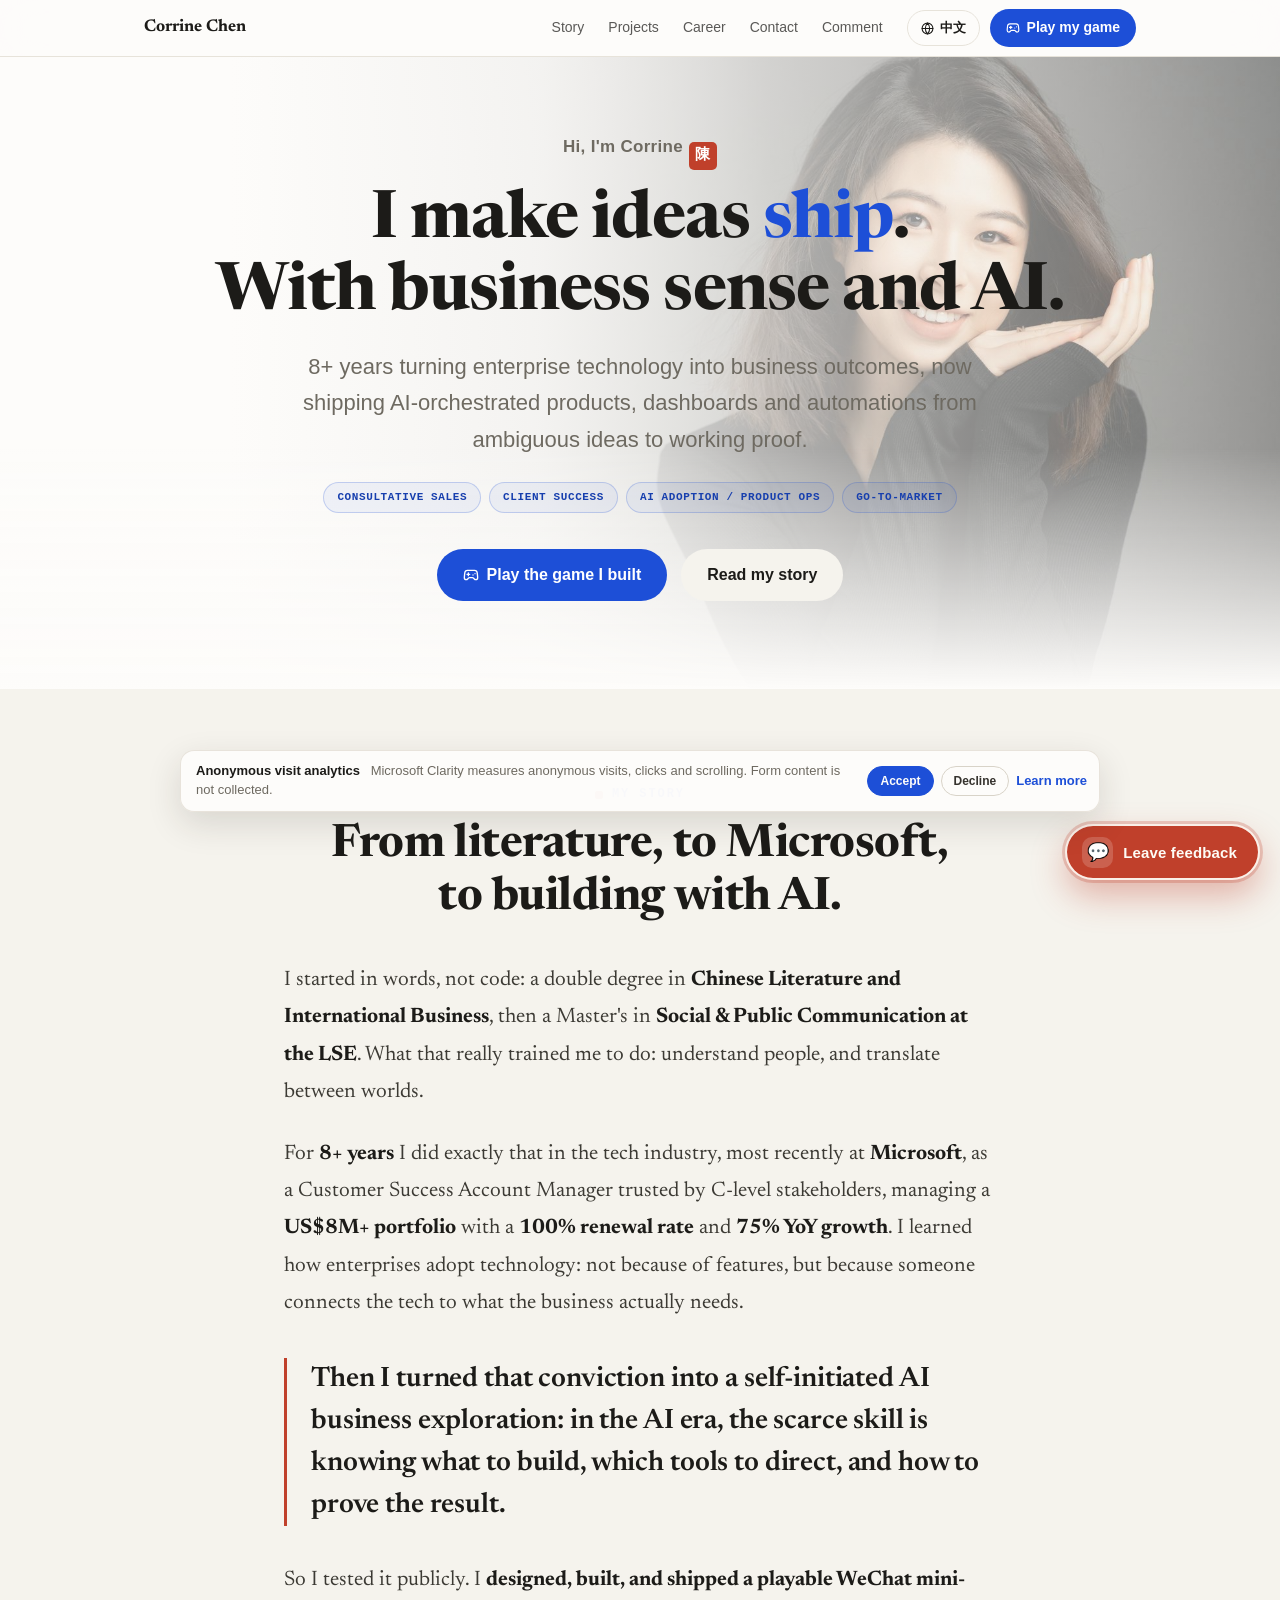
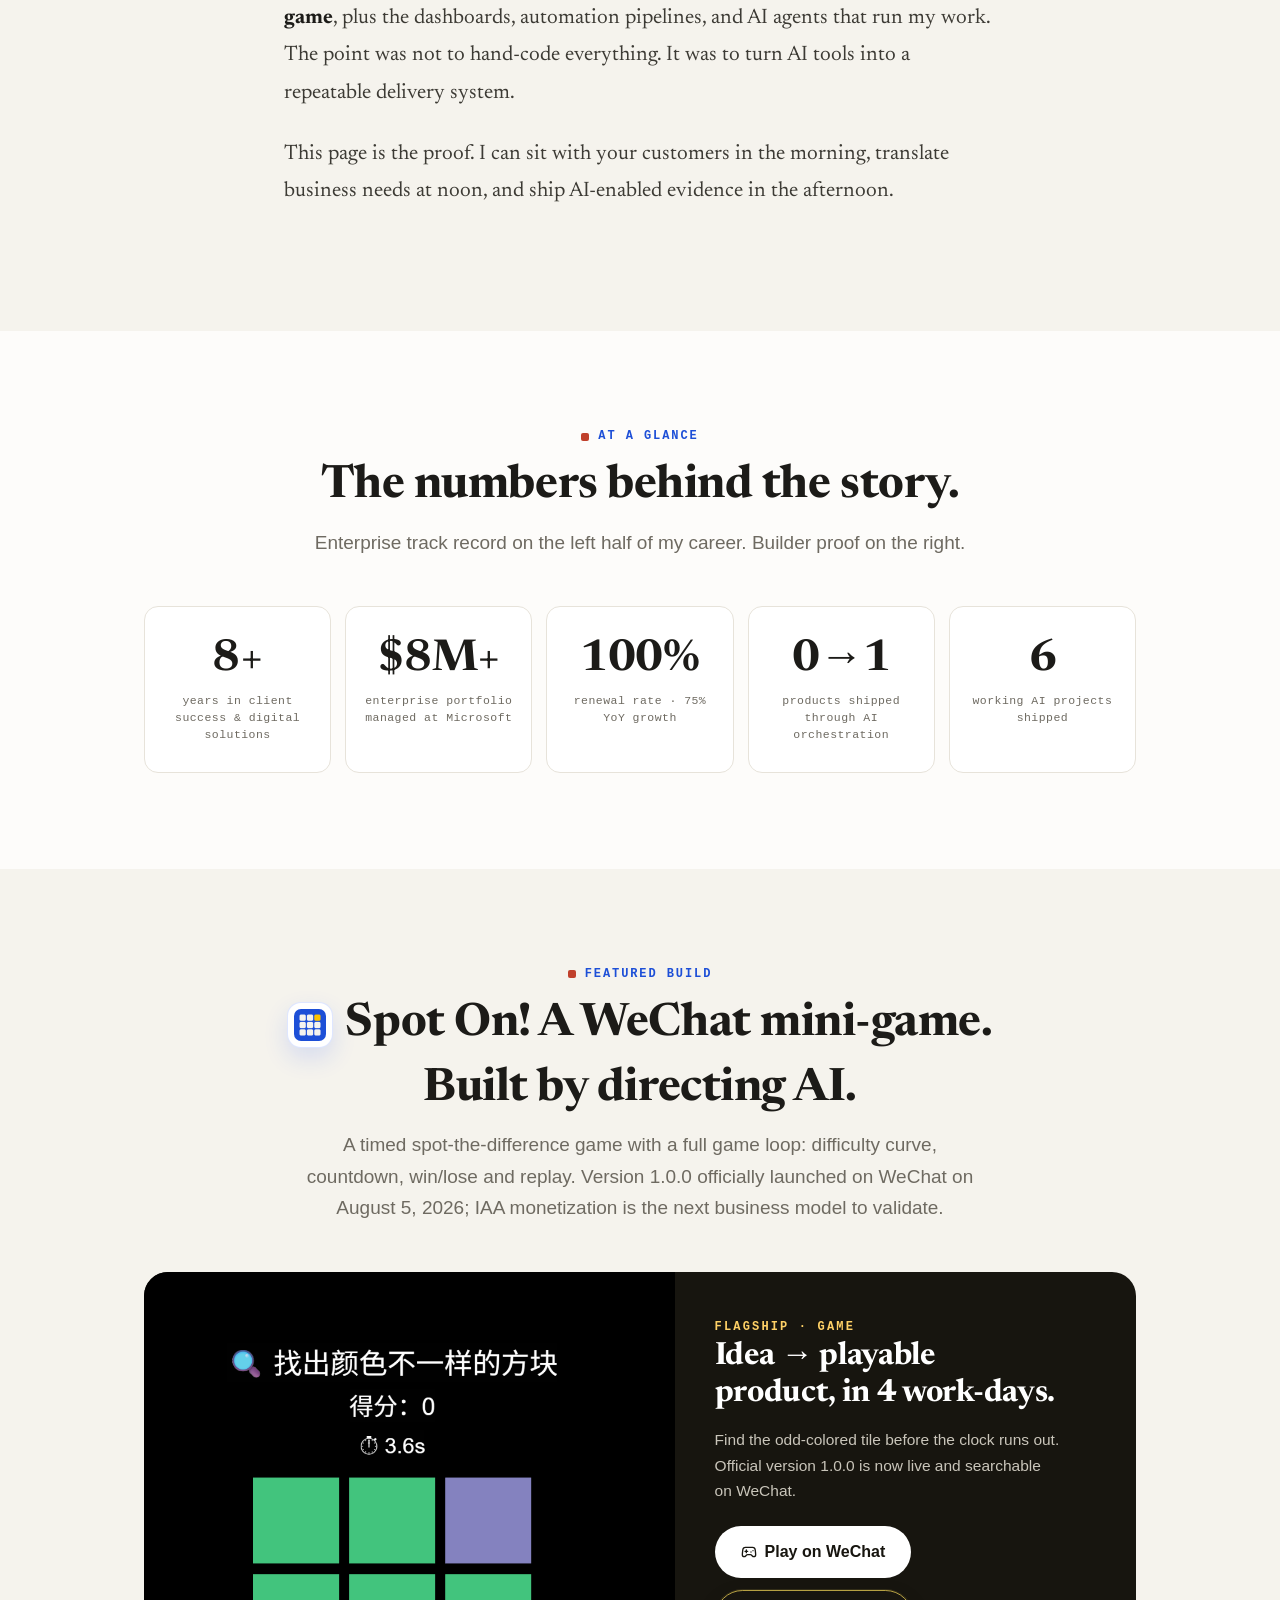
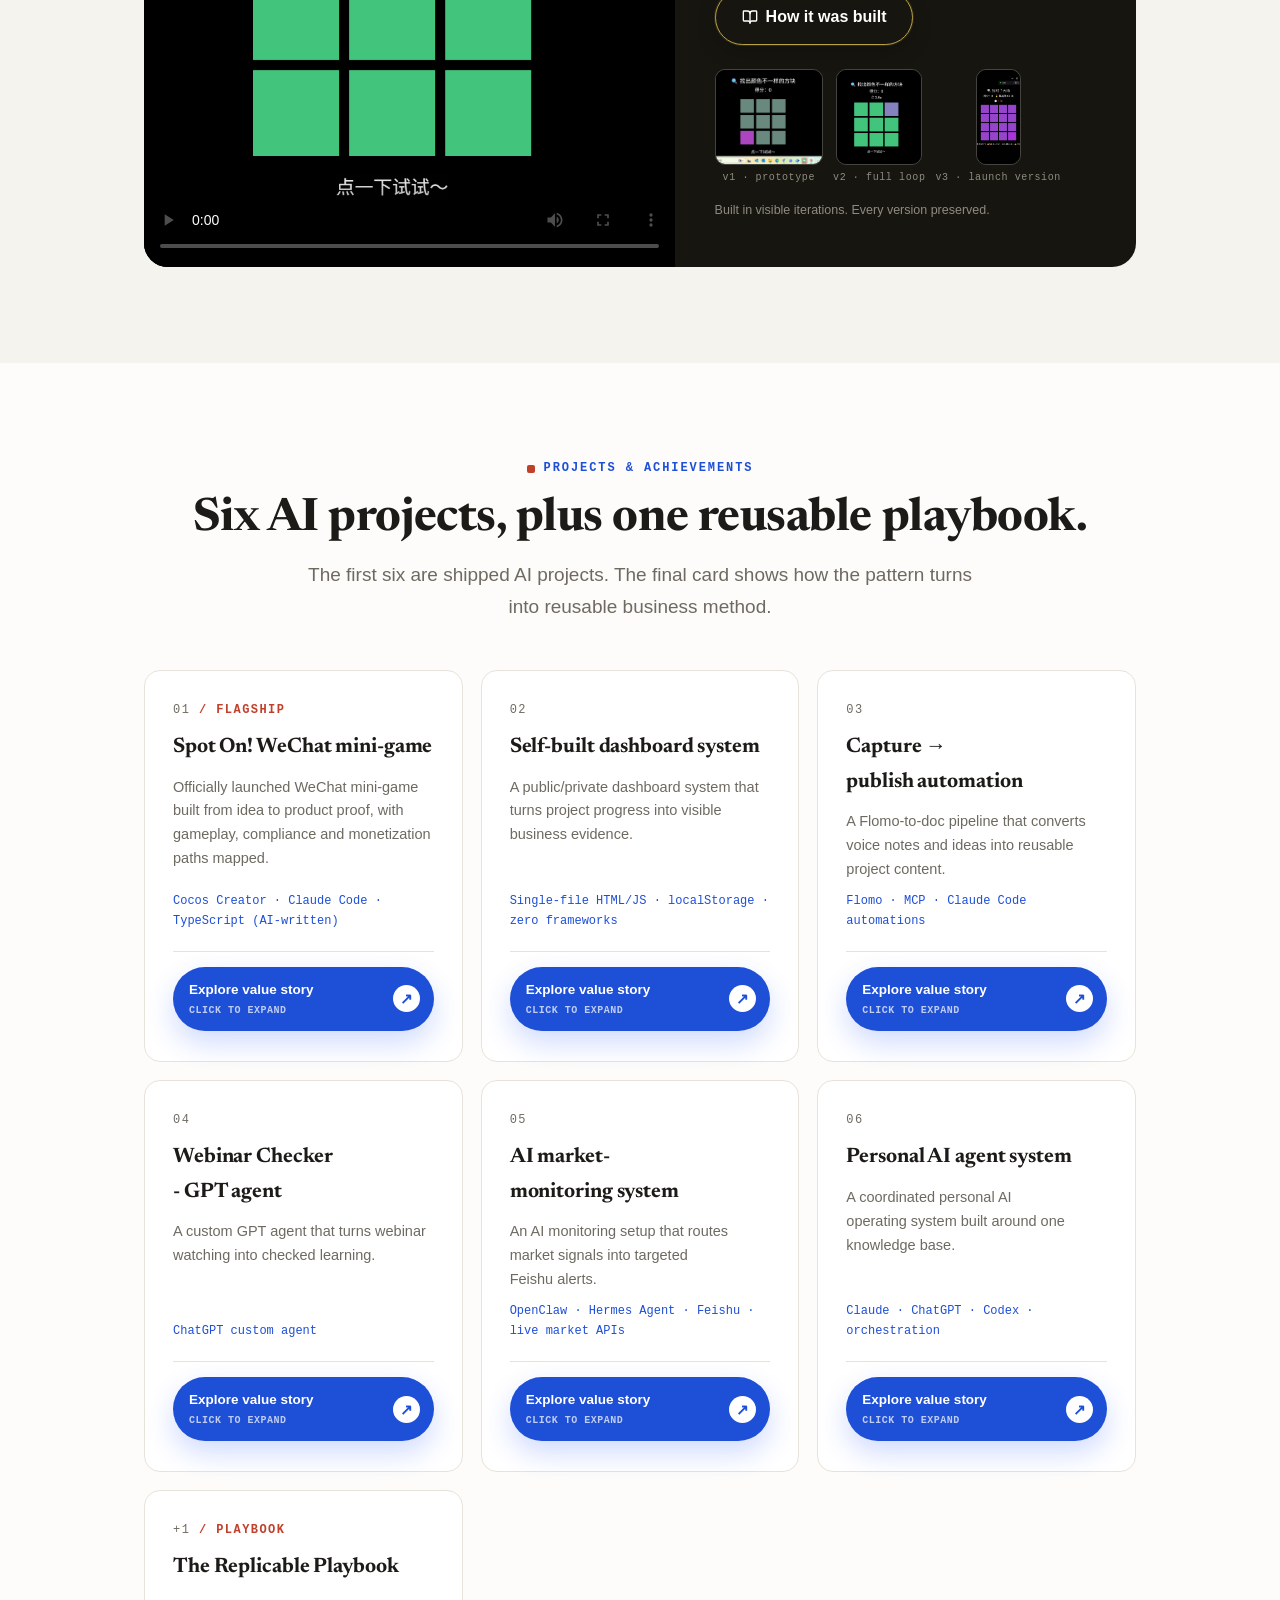
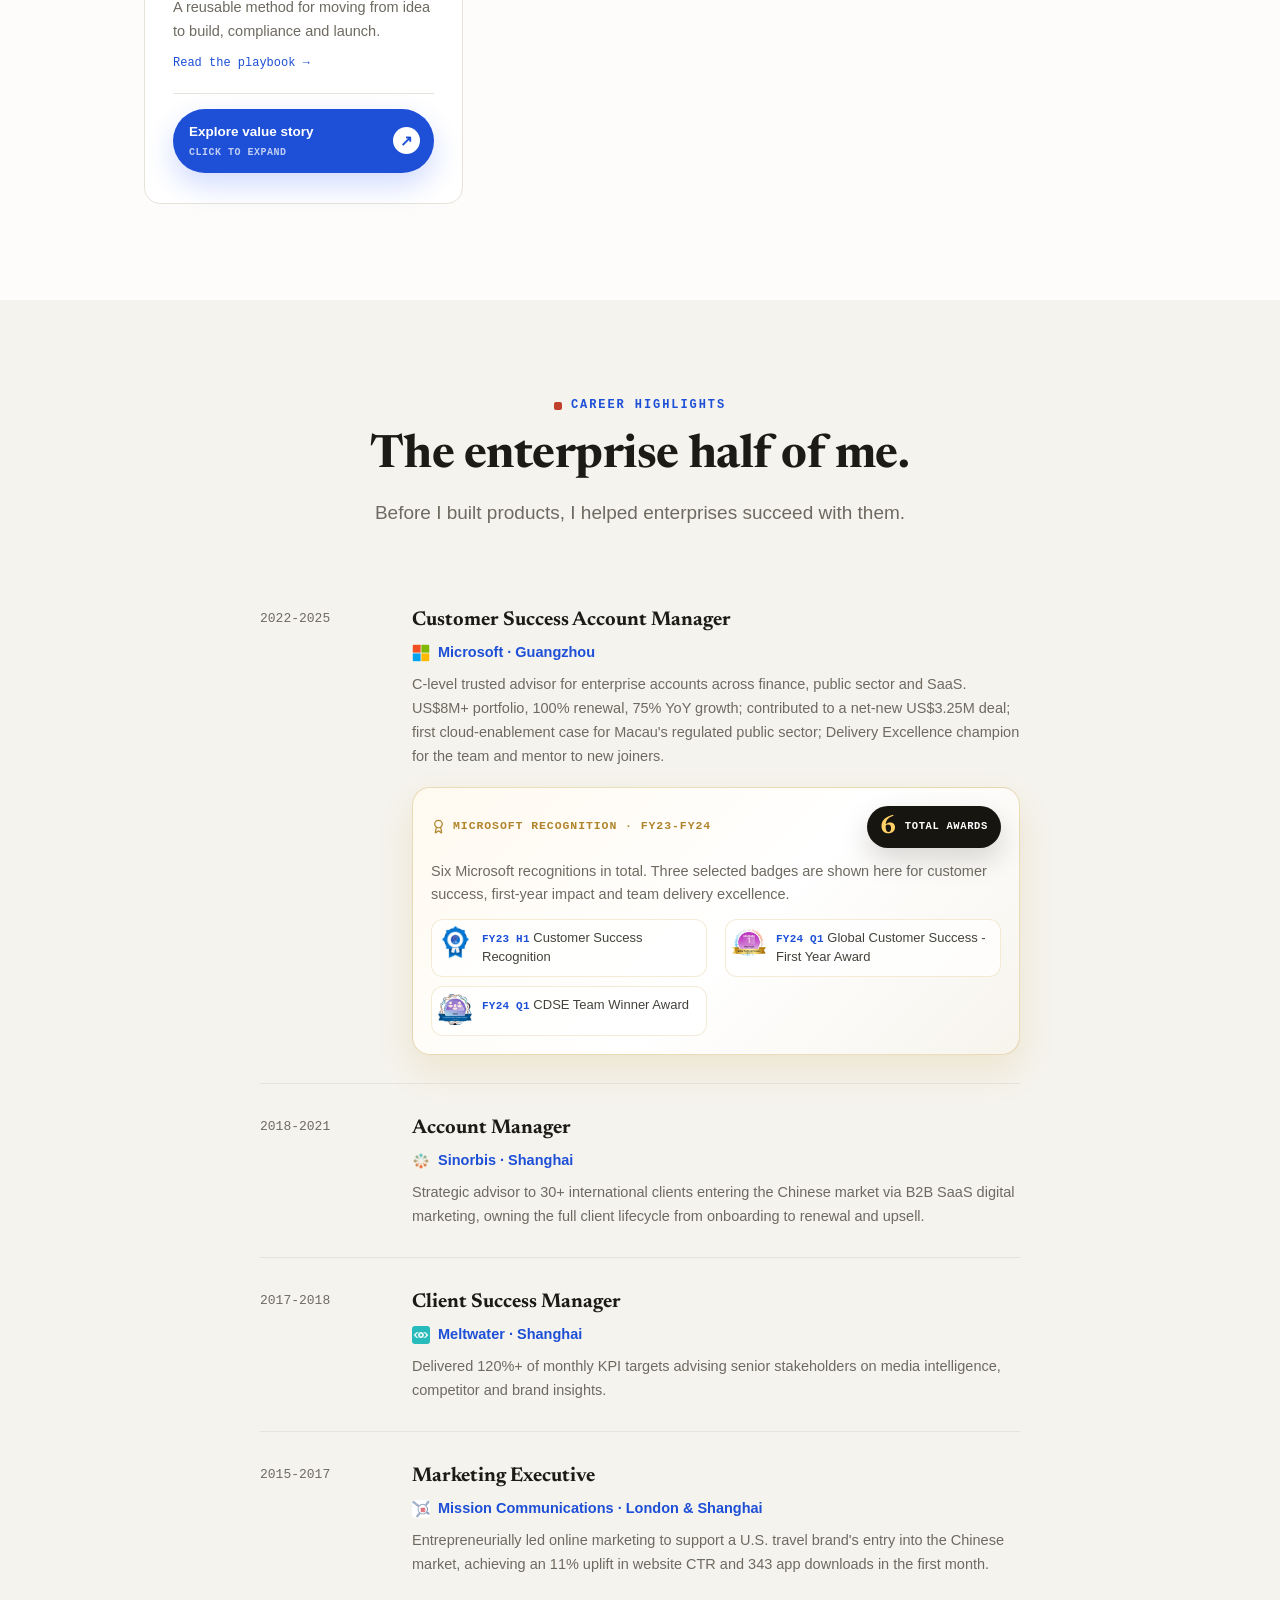
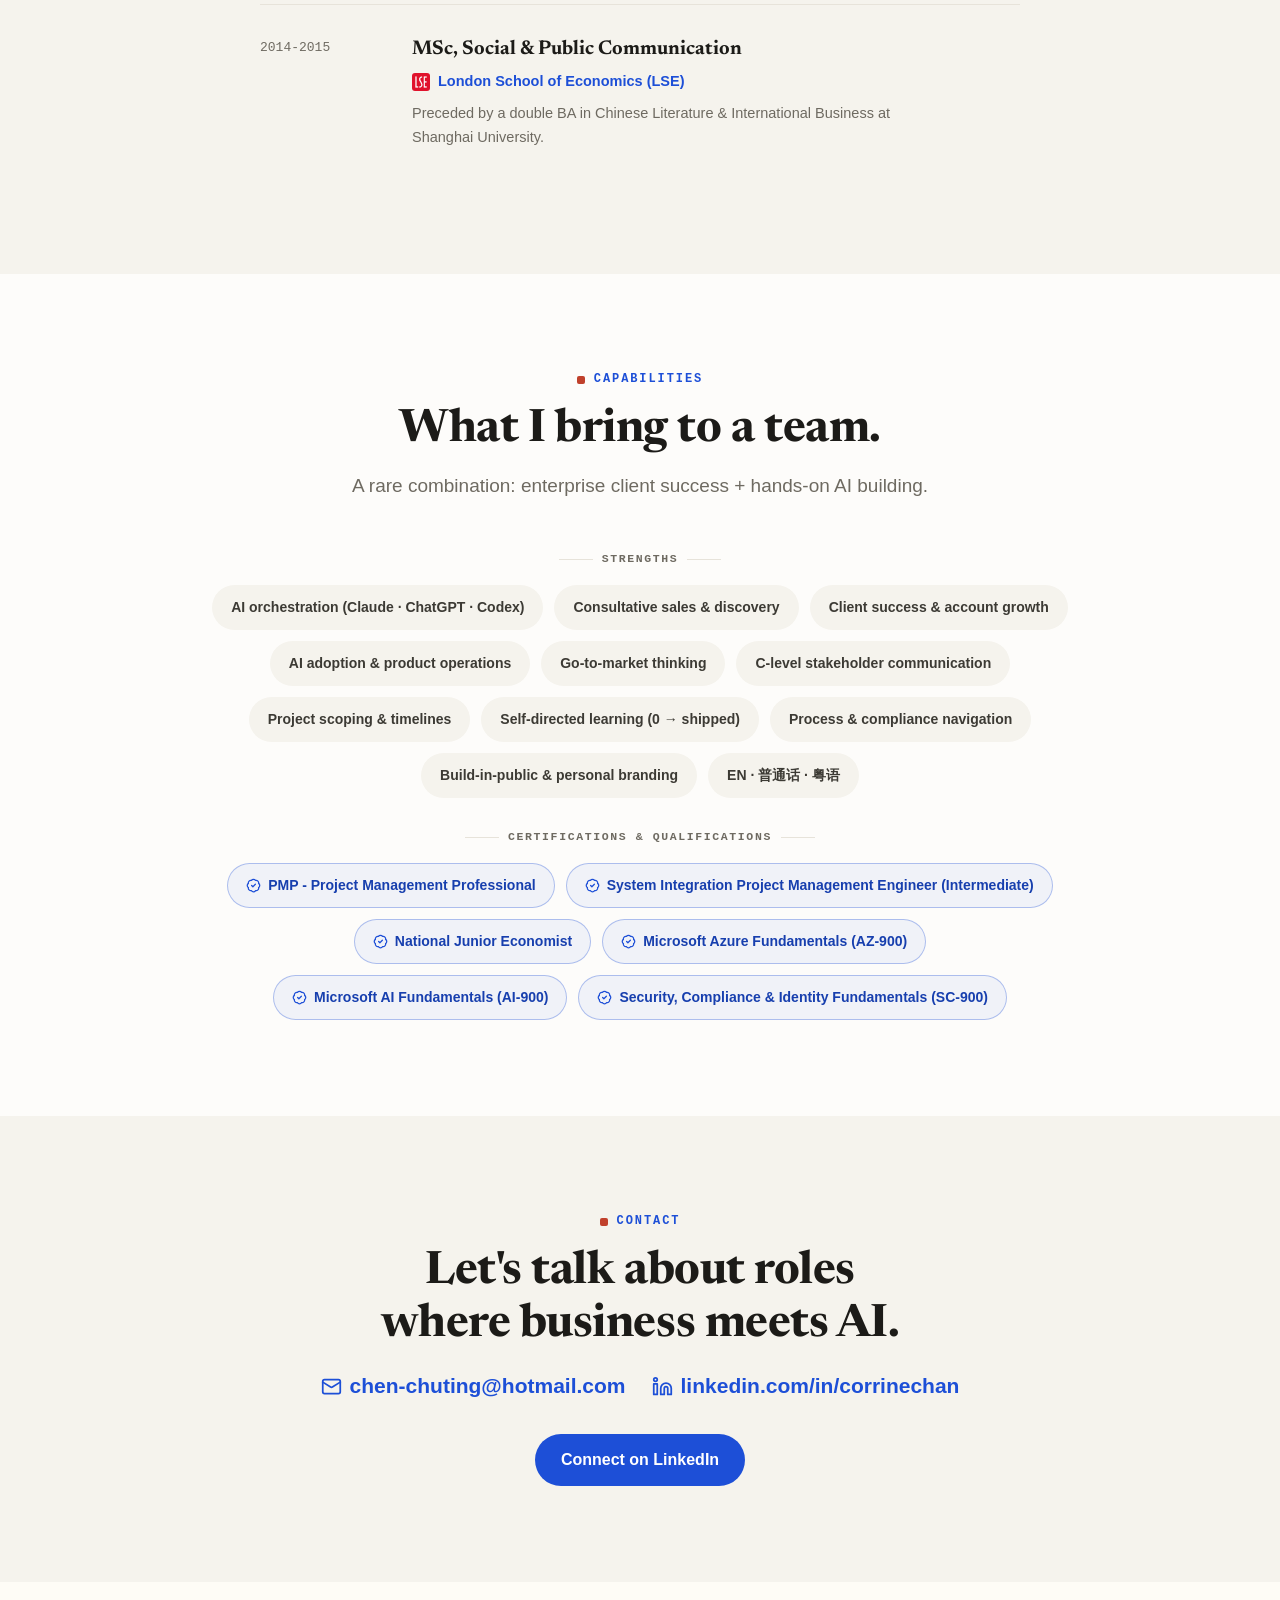
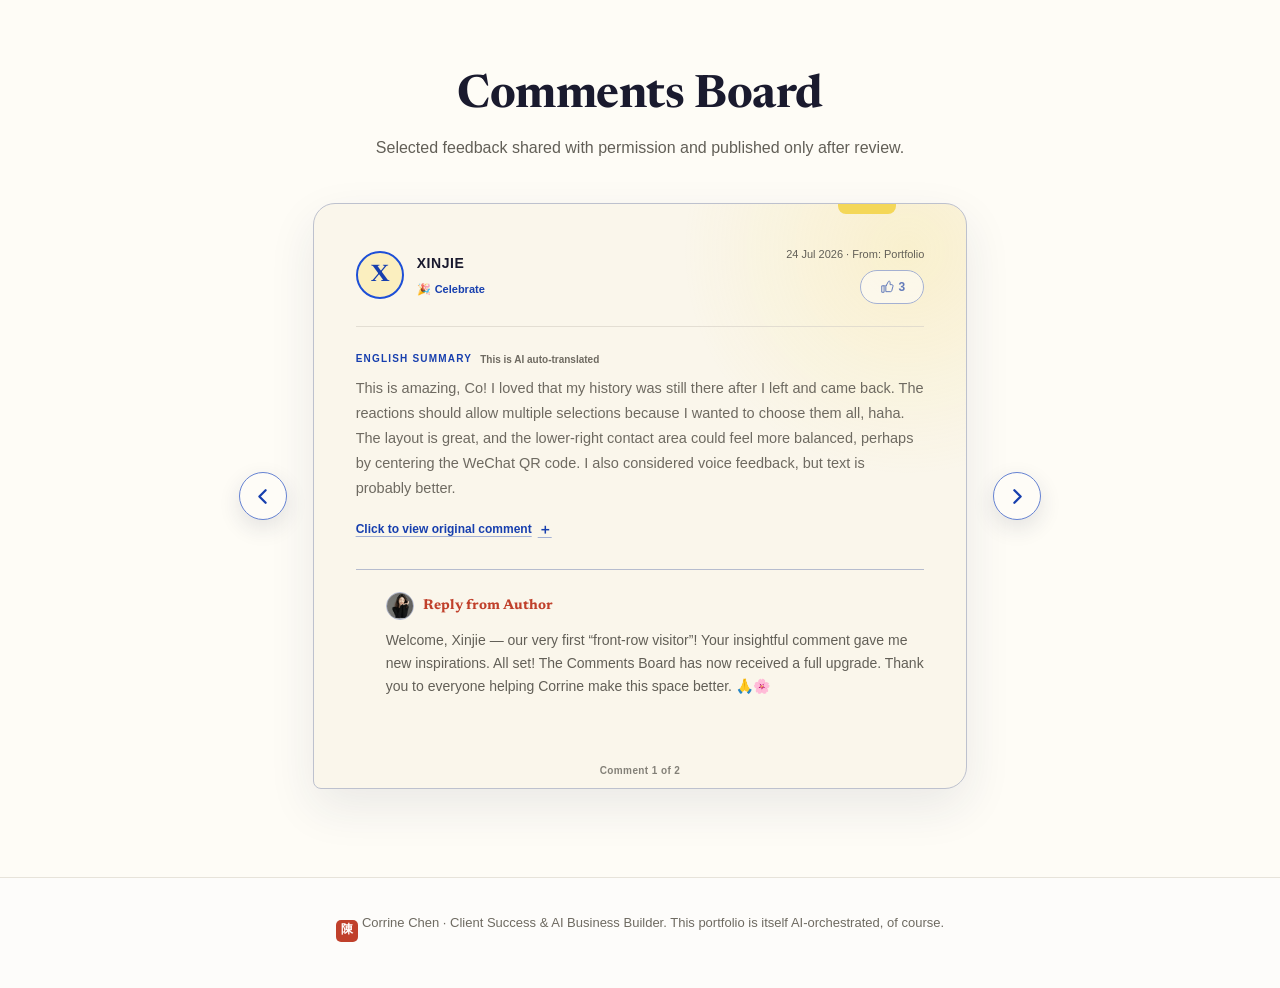
==== commit 8df2345d: "fix: remove homepage banner portrait" ====
--- a/index.html
+++ b/index.html
@@ -298,7 +298,6 @@
 <!-- HERO -->
 <header class="hero">
   <div class="wrap">
-    <img class="portrait" src="assets/corrine-photo.jpg" alt="Corrine Chen" onerror="this.remove()">
     <div class="hello">Hi, I'm Corrine<span class="seal" title="Chen, my family name, in seal script tradition">陳</span></div>
     <h1 aria-label="I make ideas ship. With business sense and AI.">I make ideas <span class="acc">ship</span>.<br>With business sense and AI.</h1>
     <p class="sub">8+ years turning enterprise technology into business outcomes, now shipping AI-orchestrated products, dashboards and automations from ambiguous ideas to working proof.</p>
